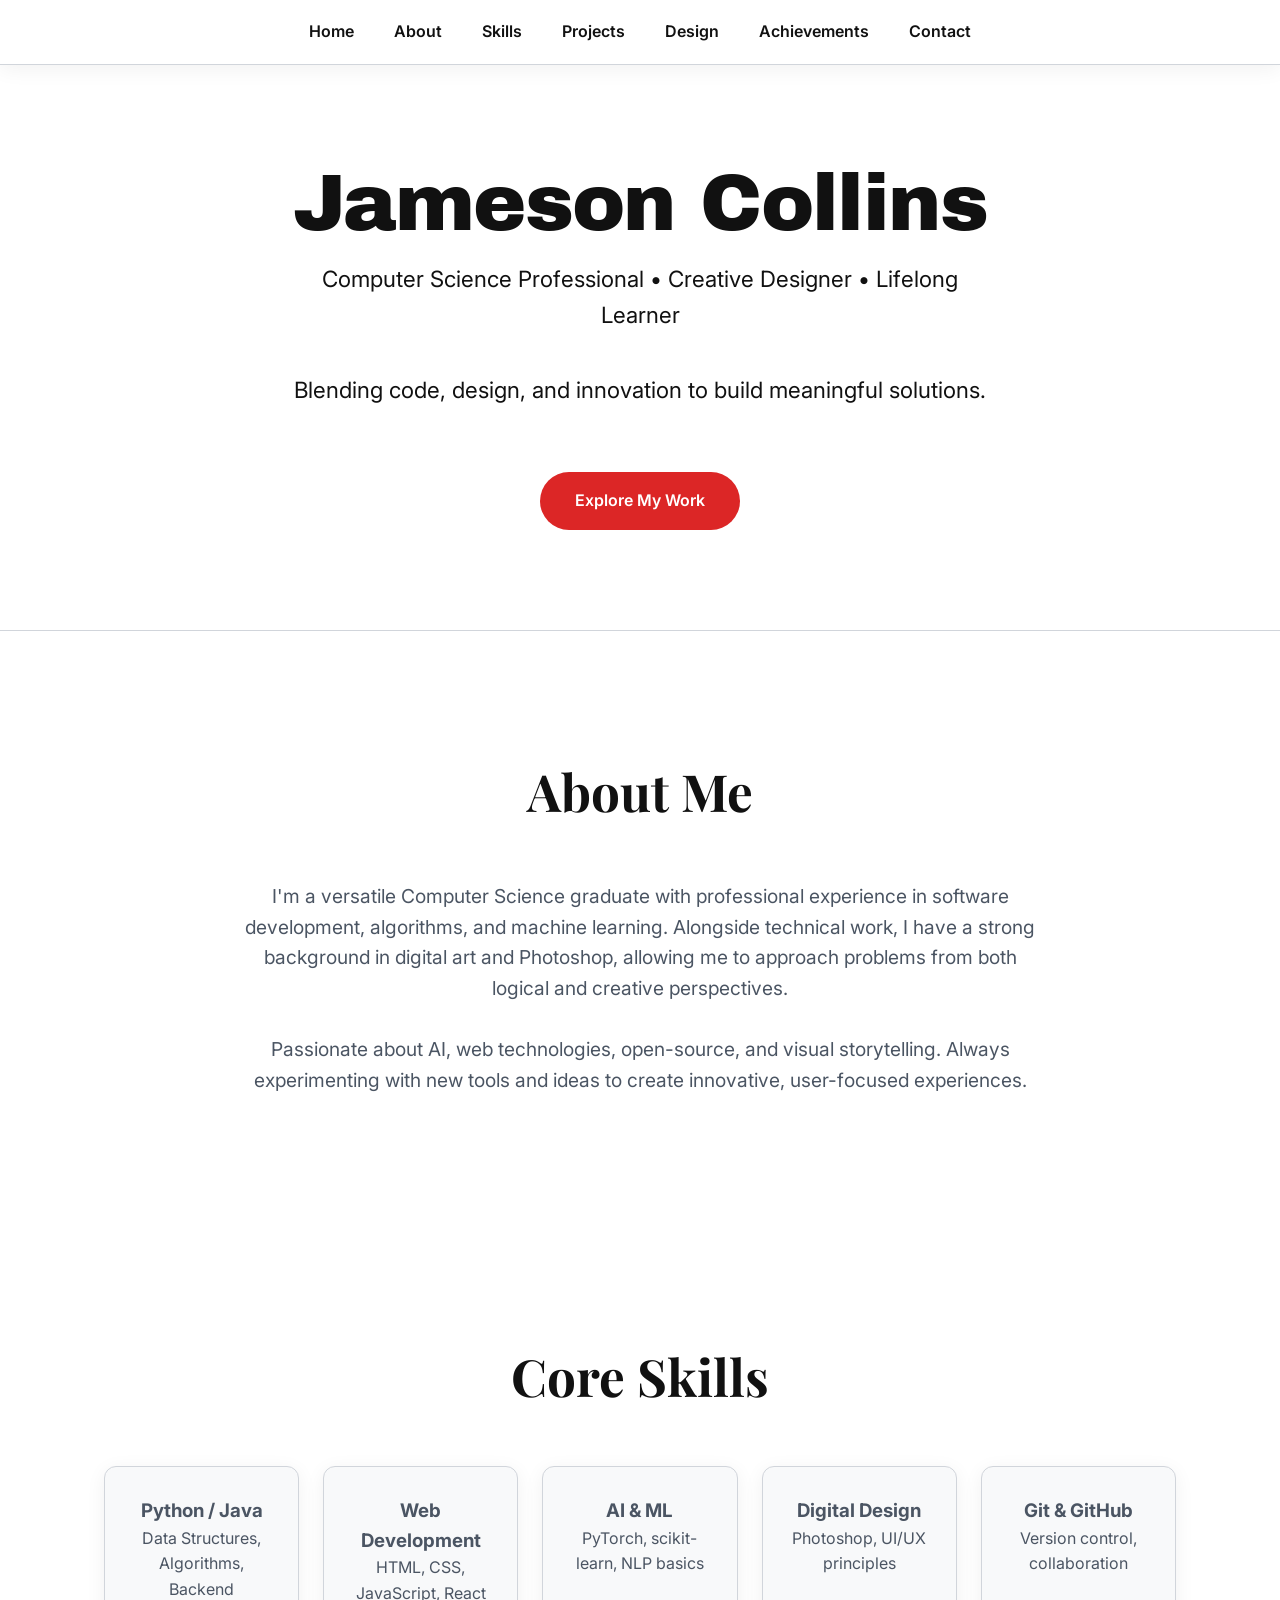
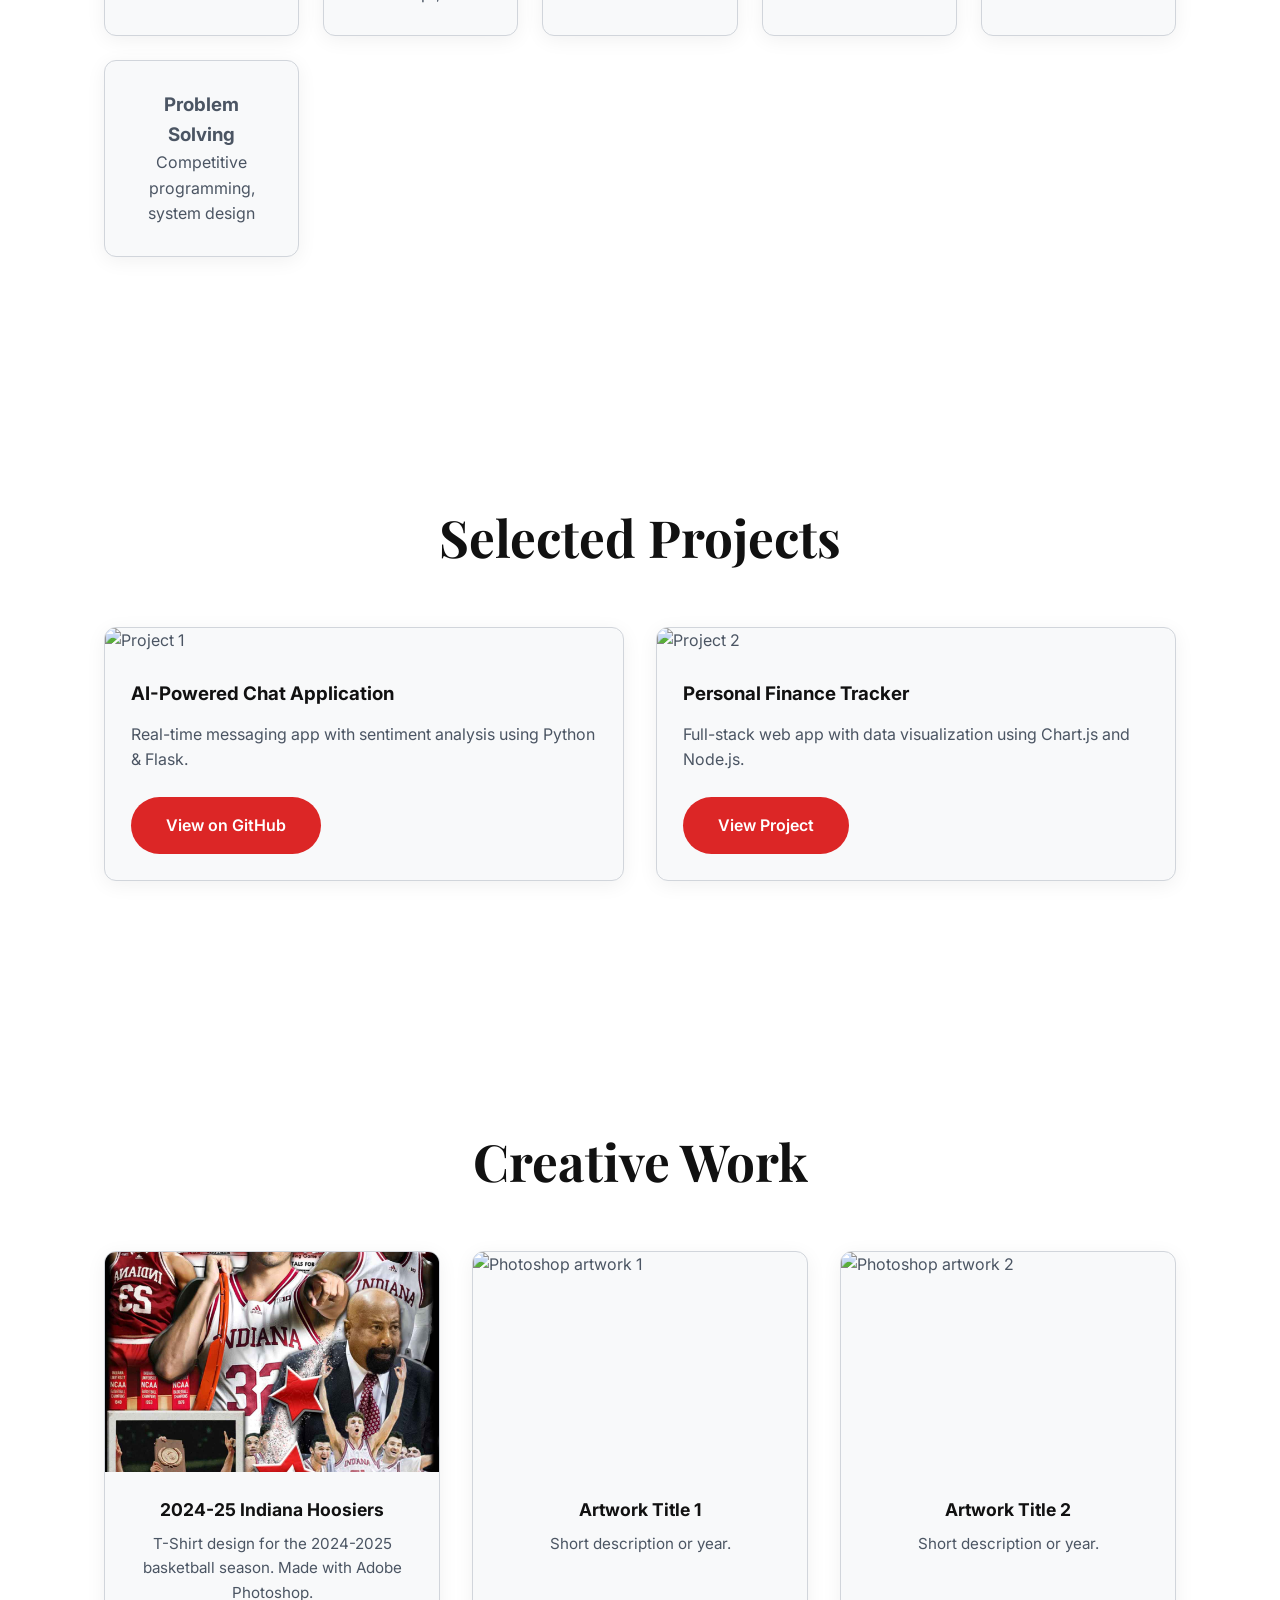
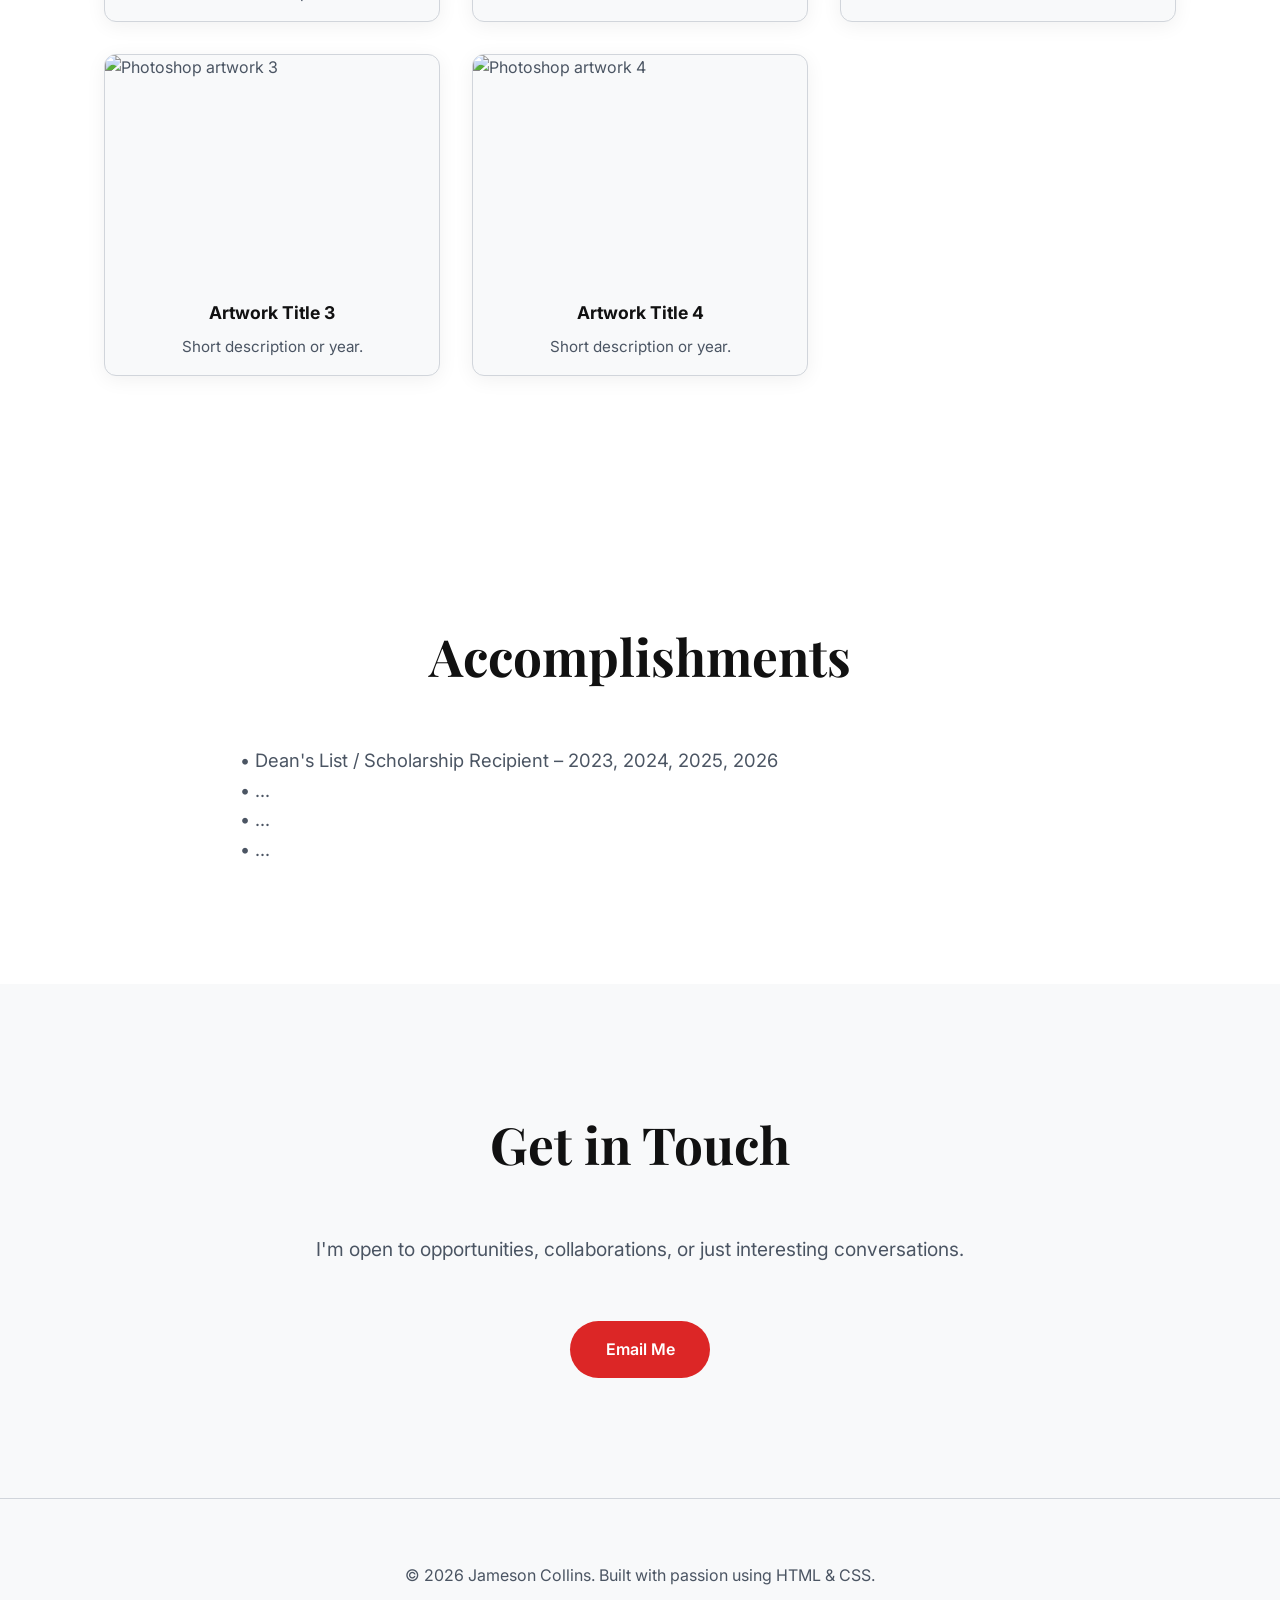
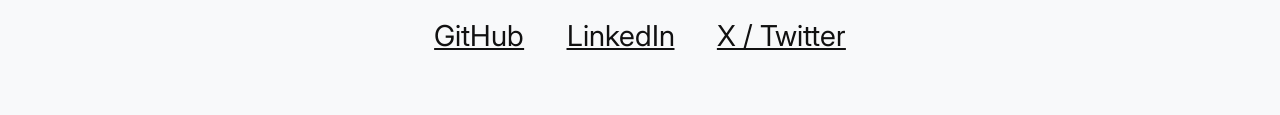
==== index.html @ 6c052aad "Changes v1" ====
<!DOCTYPE html>
<html lang="en">
<head>
    <meta charset="UTF-8">
    <meta name="viewport" content="width=device-width, initial-scale=1.0">
    <meta name="description" content="Jameson - Computer Science professional & creative designer. Showcasing projects, Photoshop artwork, accomplishments and skills.">
    <title>Jameson | Portfolio and Collection</title>
    
    <!-- Google Fonts -->
    <link rel="preconnect" href="https://fonts.googleapis.com">
    <link rel="preconnect" href="https://fonts.gstatic.com" crossorigin>
    <link href="https://fonts.googleapis.com/css2?family=Archivo+Black&family=Inter:wght@300;400;500;600;700&family=Playfair+Display:wght@700&display=swap" rel="stylesheet">
    
    <style>
        :root {
            --bg-primary:     #ffffff;
            --bg-secondary:   #f8f9fa;
            --text-primary:   #111111;
            --text-secondary: #4b5563;
            --gray:           #6b7280;
            --red-accent:     #dc2626;      /* Updated to brighter red for better visibility */
            --red-hover:      #ef4444;
            --border:         #d1d5db;
            --shadow:         0 4px 20px rgba(0, 0, 0, 0.06);
        }

        html {
            scroll-behavior: smooth;
        }

        * {
            margin: 0;
            padding: 0;
            box-sizing: border-box;
        }
        
        body {
            font-family: 'Inter', sans-serif;
            line-height: 1.6;
            color: var(--text-secondary);
            background-color: var(--bg-primary);
        }
        
        header {
            background: var(--bg-primary);
            color: var(--text-primary);
            text-align: center;
            padding: 160px 20px 100px;
            border-bottom: 1px solid var(--border);
        }
        
        header h1 {
            font-family: 'Archivo Black', sans-serif;
            font-size: 5rem;
            font-weight: 400;
            line-height: 1.1;
            margin-bottom: 0.8rem;
            color: var(--text-primary);
            letter-spacing: -0.02em;
        }
        
        header p {
            font-size: 1.4rem;
            max-width: 700px;
            margin: 0 auto 2.5rem;
        }
        
        .nav {
            position: fixed;
            top: 0;
            width: 100%;
            background: var(--bg-primary);
            box-shadow: var(--shadow);
            padding: 1.2rem 5%;
            z-index: 1000;
            border-bottom: 1px solid var(--border);
        }
        
        .nav ul {
            list-style: none;
            display: flex;
            justify-content: center;
            gap: 2.5rem;
        }
        
        .nav a {
            color: var(--text-primary);
            text-decoration: none;
            font-weight: 600;
            transition: color 0.3s;
        }
        
        .nav a:hover {
            color: var(--red-accent);
        }
        
        .container {
            max-width: 1200px;
            margin: 0 auto;
            padding: 0 5%;
        }
        
        section {
            padding: 120px 0;
        }
        
        h2 {
            font-family: 'Playfair Display', serif;
            font-size: 3.2rem;
            text-align: center;
            margin-bottom: 3rem;
            color: var(--text-primary);
        }
        
        .about-text {
            max-width: 800px;
            margin: 0 auto;
            font-size: 1.2rem;
            text-align: center;
        }
        
        .skills-grid {
            display: grid;
            grid-template-columns: repeat(auto-fit, minmax(180px, 1fr));
            gap: 1.5rem;
            margin-top: 3rem;
        }
        
        .skill-card {
            background: var(--bg-secondary);
            padding: 1.8rem;
            border-radius: 12px;
            text-align: center;
            border: 1px solid var(--border);
            transition: all 0.3s ease;
            box-shadow: var(--shadow);
        }
        
        .skill-card:hover {
            transform: translateY(-6px);
            border-color: var(--red-accent);
        }
        
        .projects-grid {
            display: grid;
            grid-template-columns: repeat(auto-fit, minmax(320px, 1fr));
            gap: 2rem;
        }
        
        .project-card {
            background: var(--bg-secondary);
            border-radius: 12px;
            overflow: hidden;
            border: 1px solid var(--border);
            transition: all 0.3s ease;
            box-shadow: var(--shadow);
        }
        
        .project-card:hover {
            transform: translateY(-8px);
            border-color: var(--red-accent);
        }
        
        .project-card img {
            width: 100%;
            height: 220px;
            object-fit: cover;
        }
        
        .project-info {
            padding: 1.6rem;
        }
        
        .project-info h3 {
            color: var(--text-primary);
            margin-bottom: 0.8rem;
        }
        
        .photoshop-gallery {
            display: grid;
            grid-template-columns: repeat(auto-fit, minmax(280px, 1fr));
            gap: 2rem;
        }
        
        .gallery-item {
            background: var(--bg-secondary);
            border-radius: 12px;
            overflow: hidden;
            border: 1px solid var(--border);
            box-shadow: var(--shadow);
            transition: all 0.3s ease;
        }
        
        .gallery-item:hover {
            transform: translateY(-6px);
            border-color: var(--red-accent);
        }
        
        .gallery-item img {
            width: 100%;
            height: 220px;
            object-fit: cover;
            display: block;
        }
        
        .gallery-item .item-info {
            padding: 1rem;
            text-align: center;
        }
        
        .gallery-item h4 {
            margin: 0.5rem 0;
            color: var(--text-primary);
            font-size: 1.1rem;
        }
        
        .gallery-item p {
            font-size: 0.95rem;
            margin: 0;
        }
        
        .btn {
            display: inline-block;
            background: var(--red-accent);
            color: white;
            padding: 1rem 2.2rem;
            border-radius: 50px;
            text-decoration: none;
            font-weight: 600;
            margin-top: 1.5rem;
            transition: all 0.3s;
        }
        
        .btn:hover {
            background: var(--red-hover);
            transform: translateY(-2px);
        }
        
        footer {
            background: var(--bg-secondary);
            color: var(--text-secondary);
            text-align: center;
            padding: 4rem 0 2rem;
            border-top: 1px solid var(--border);
        }
        
        .social-links a {
            color: var(--text-primary);
            margin: 0 1.2rem;
            font-size: 1.8rem;
            transition: color 0.3s;
        }
        
        .social-links a:hover {
            color: var(--red-accent);
        }
        
        @media (max-width: 768px) {
            header { padding: 120px 15px 80px; }
            header h1 { font-size: 3.2rem; }
            .nav ul { gap: 1.8rem; font-size: 0.95rem; flex-wrap: wrap; }
            section { padding: 80px 0; }
            h2 { font-size: 2.6rem; }
        }
    </style>
</head>
<body>

    <!-- Navigation -->
    <nav class="nav">
        <ul>
            <li><a href="#home">Home</a></li>
            <li><a href="#about">About</a></li>
            <li><a href="#skills">Skills</a></li>
            <li><a href="#projects">Projects</a></li>
            <li><a href="#photoshop">Design</a></li>
            <li><a href="#accomplishments">Achievements</a></li>
            <li><a href="#contact">Contact</a></li>
        </ul>
    </nav>

    <!-- Hero / Home -->
    <header id="home">
        <div class="container">
            <h1>Jameson Collins</h1>
            <p>Computer Science Professional • Creative Designer • Lifelong Learner</p>
            <p>Blending code, design, and innovation to build meaningful solutions.</p>
            <a href="#projects" class="btn">Explore My Work</a>
        </div>
    </header>

    <!-- About -->
    <section id="about">
        <div class="container">
            <h2>About Me</h2>
            <p class="about-text">
                I'm a versatile Computer Science graduate with professional experience in software development, 
                algorithms, and machine learning. Alongside technical work, I have a strong background in digital 
                art and Photoshop, allowing me to approach problems from both logical and creative perspectives.
                <br><br>
                Passionate about AI, web technologies, open-source, and visual storytelling. Always experimenting 
                with new tools and ideas to create innovative, user-focused experiences.
            </p>
        </div>
    </section>

    <!-- Skills -->
    <section id="skills">
        <div class="container">
            <h2>Core Skills</h2>
            <div class="skills-grid">
                <div class="skill-card"><h3>Python / Java</h3><p>Data Structures, Algorithms, Backend</p></div>
                <div class="skill-card"><h3>Web Development</h3><p>HTML, CSS, JavaScript, React</p></div>
                <div class="skill-card"><h3>AI & ML</h3><p>PyTorch, scikit-learn, NLP basics</p></div>
                <div class="skill-card"><h3>Digital Design</h3><p>Photoshop, UI/UX principles</p></div>
                <div class="skill-card"><h3>Git & GitHub</h3><p>Version control, collaboration</p></div>
                <div class="skill-card"><h3>Problem Solving</h3><p>Competitive programming, system design</p></div>
            </div>
        </div>
    </section>

    <!-- Projects -->
    <section id="projects">
        <div class="container">
            <h2>Selected Projects</h2>
            <div class="projects-grid">
                <div class="project-card">
                    <img src="https://via.placeholder.com/600x400/dc2626/ffffff?text=Project+1" alt="Project 1">
                    <div class="project-info">
                        <h3>AI-Powered Chat Application</h3>
                        <p>Real-time messaging app with sentiment analysis using Python & Flask.</p>
                        <a href="https://github.com/yourusername/ai-chat" class="btn" target="_blank">View on GitHub</a>
                    </div>
                </div>
                
                <div class="project-card">
                    <img src="https://via.placeholder.com/600x400/f8f9fa/111111?text=Project+2" alt="Project 2">
                    <div class="project-info">
                        <h3>Personal Finance Tracker</h3>
                        <p>Full-stack web app with data visualization using Chart.js and Node.js.</p>
                        <a href="#" class="btn">View Project</a>
                    </div>
                </div>
                
                <!-- Add your real projects here -->
            </div>
        </div>
    </section>

    <!-- Photoshop / Design Work -->
    <section id="photoshop">
        <div class="container">
            <h2>Creative Work</h2>
            <div class="photoshop-gallery">
                <!-- Your new Indiana artwork added here -->
                <div class="gallery-item">
                    <img src="images/indiana.jpg" alt="Indiana-inspired digital artwork – Photoshop creation featuring state elements and Bloomington vibes">
                    <div class="item-info">
                        <h4>2024-25 Indiana Hoosiers</h4>
                        <p>T-Shirt design for the 2024-2025 basketball season. Made with Adobe Photoshop.</p>
                    </div>
                </div>

                <!-- Existing placeholders – replace with your other designs -->
                <div class="gallery-item">
                    <img src="images/design-1.jpg" alt="Photoshop artwork 1">
                    <div class="item-info">
                        <h4>Artwork Title 1</h4>
                        <p>Short description or year.</p>
                    </div>
                </div>
                <div class="gallery-item">
                    <img src="images/design-2.jpg" alt="Photoshop artwork 2">
                    <div class="item-info">
                        <h4>Artwork Title 2</h4>
                        <p>Short description or year.</p>
                    </div>
                </div>
                <div class="gallery-item">
                    <img src="images/design-3.jpg" alt="Photoshop artwork 3">
                    <div class="item-info">
                        <h4>Artwork Title 3</h4>
                        <p>Short description or year.</p>
                    </div>
                </div>
                <div class="gallery-item">
                    <img src="images/design-4.jpg" alt="Photoshop artwork 4">
                    <div class="item-info">
                        <h4>Artwork Title 4</h4>
                        <p>Short description or year.</p>
                    </div>
                </div>
            </div>
        </div>
    </section>

    <!-- Accomplishments -->
    <section id="accomplishments">
        <div class="container">
            <h2>Accomplishments</h2>
            <ul style="max-width: 800px; margin: 0 auto; font-size: 1.15rem; list-style: none;">
                <li>• Dean's List / Scholarship Recipient – 2023, 2024, 2025, 2026</li>
                <li>• ...</li>
                <li>• ...</li>
                <li>• ...</li>
            </ul>
        </div>
    </section>

    <!-- Contact -->
    <section id="contact" style="background: var(--bg-secondary);">
        <div class="container" style="text-align: center;">
            <h2 style="color: var(--text-primary);">Get in Touch</h2>
            <p style="margin: 2rem 0; font-size: 1.2rem;">I'm open to opportunities, collaborations, or just interesting conversations.</p>
            <a href="mailto:jamesonncollinss@gmail.com" class="btn">Email Me</a>
        </div>
    </section>

    <!-- Footer -->
    <footer>
        <div class="container">
            <p>© 2026 Jameson Collins. Built with passion using HTML & CSS.</p>
            <div class="social-links" style="margin: 1.5rem 0;">
                <a href="https://github.com/yourusername" target="_blank">GitHub</a>
                <a href="https://linkedin.com/in/jameson" target="_blank">LinkedIn</a>
                <a href="https://twitter.com/yourhandle" target="_blank">X / Twitter</a>
            </div>
        </div>
    </footer>

    <!-- Smooth scrolling -->
    <script>
        document.querySelectorAll('a[href^="#"]').forEach(anchor => {
            anchor.addEventListener('click', function(e) {
                e.preventDefault();
                document.querySelector(this.getAttribute('href')).scrollIntoView({
                    behavior: 'smooth'
                });
            });
        });
    </script>

</body>
</html>
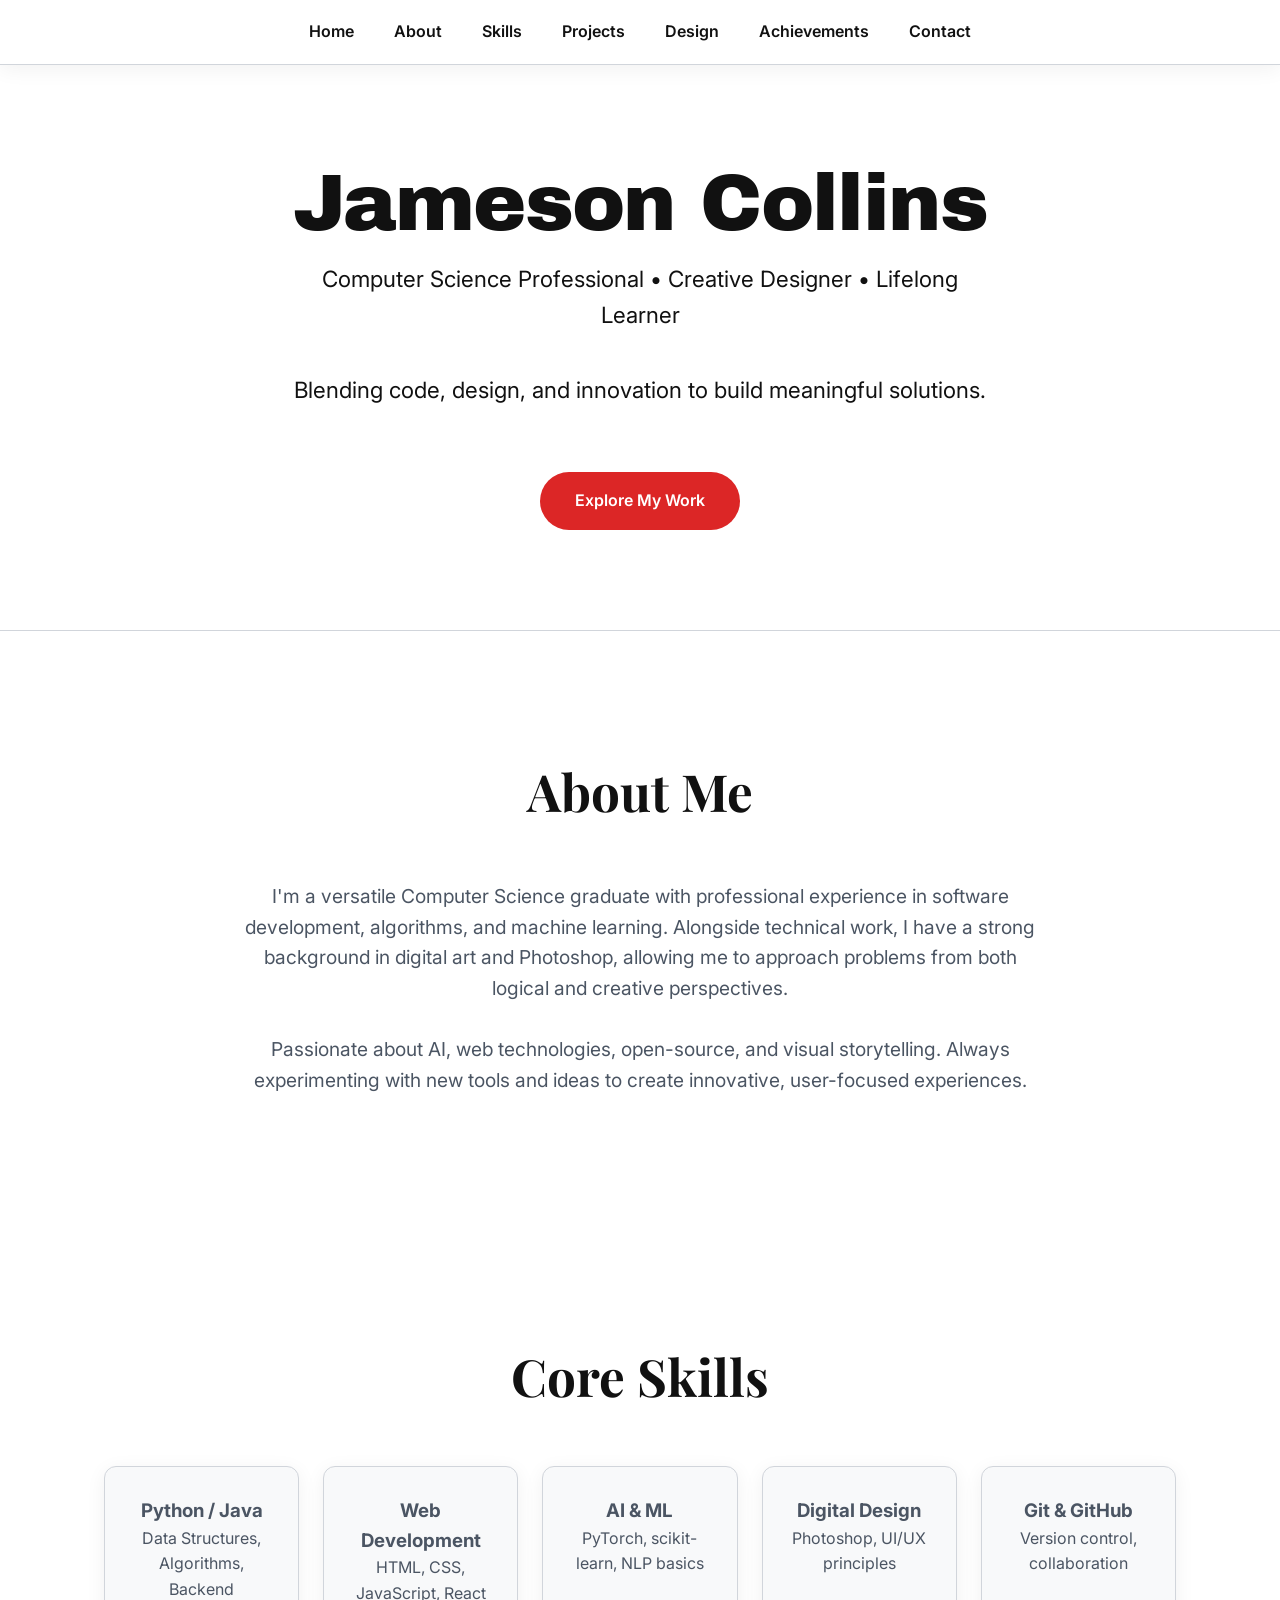
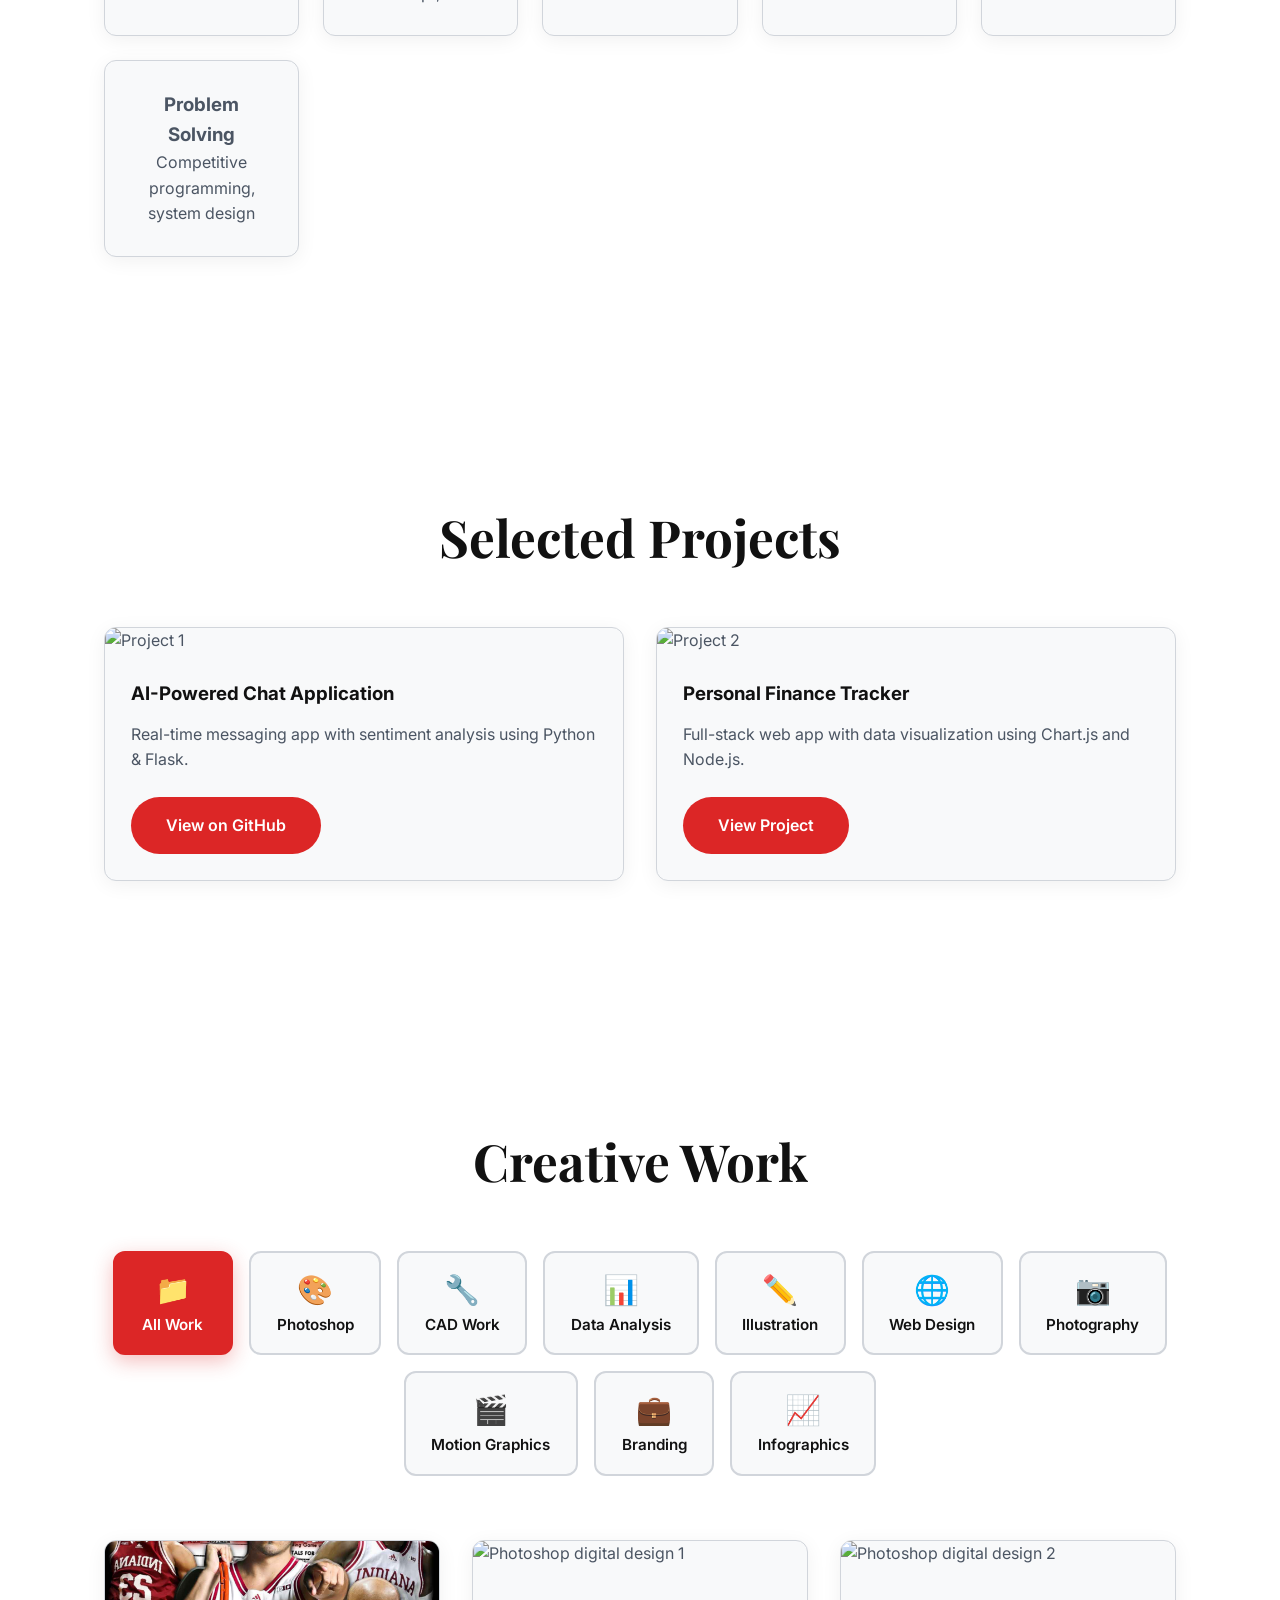
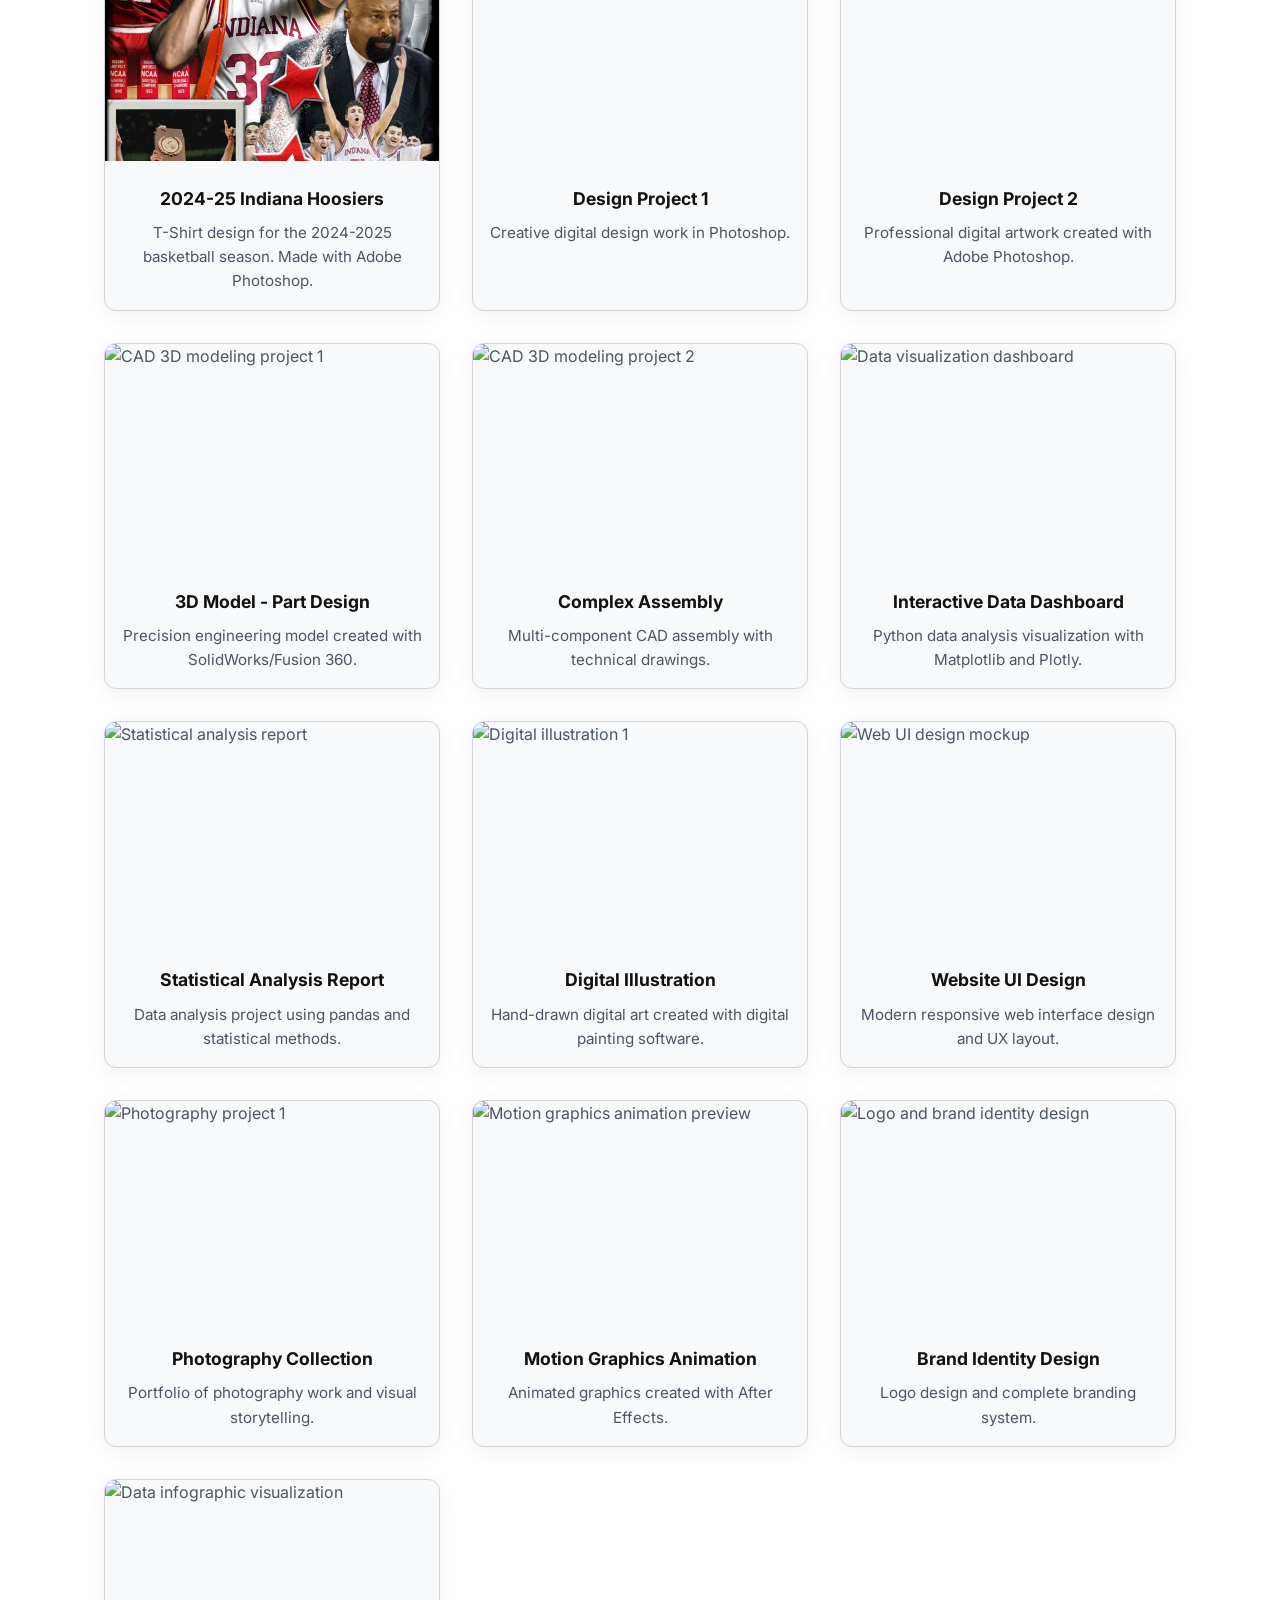
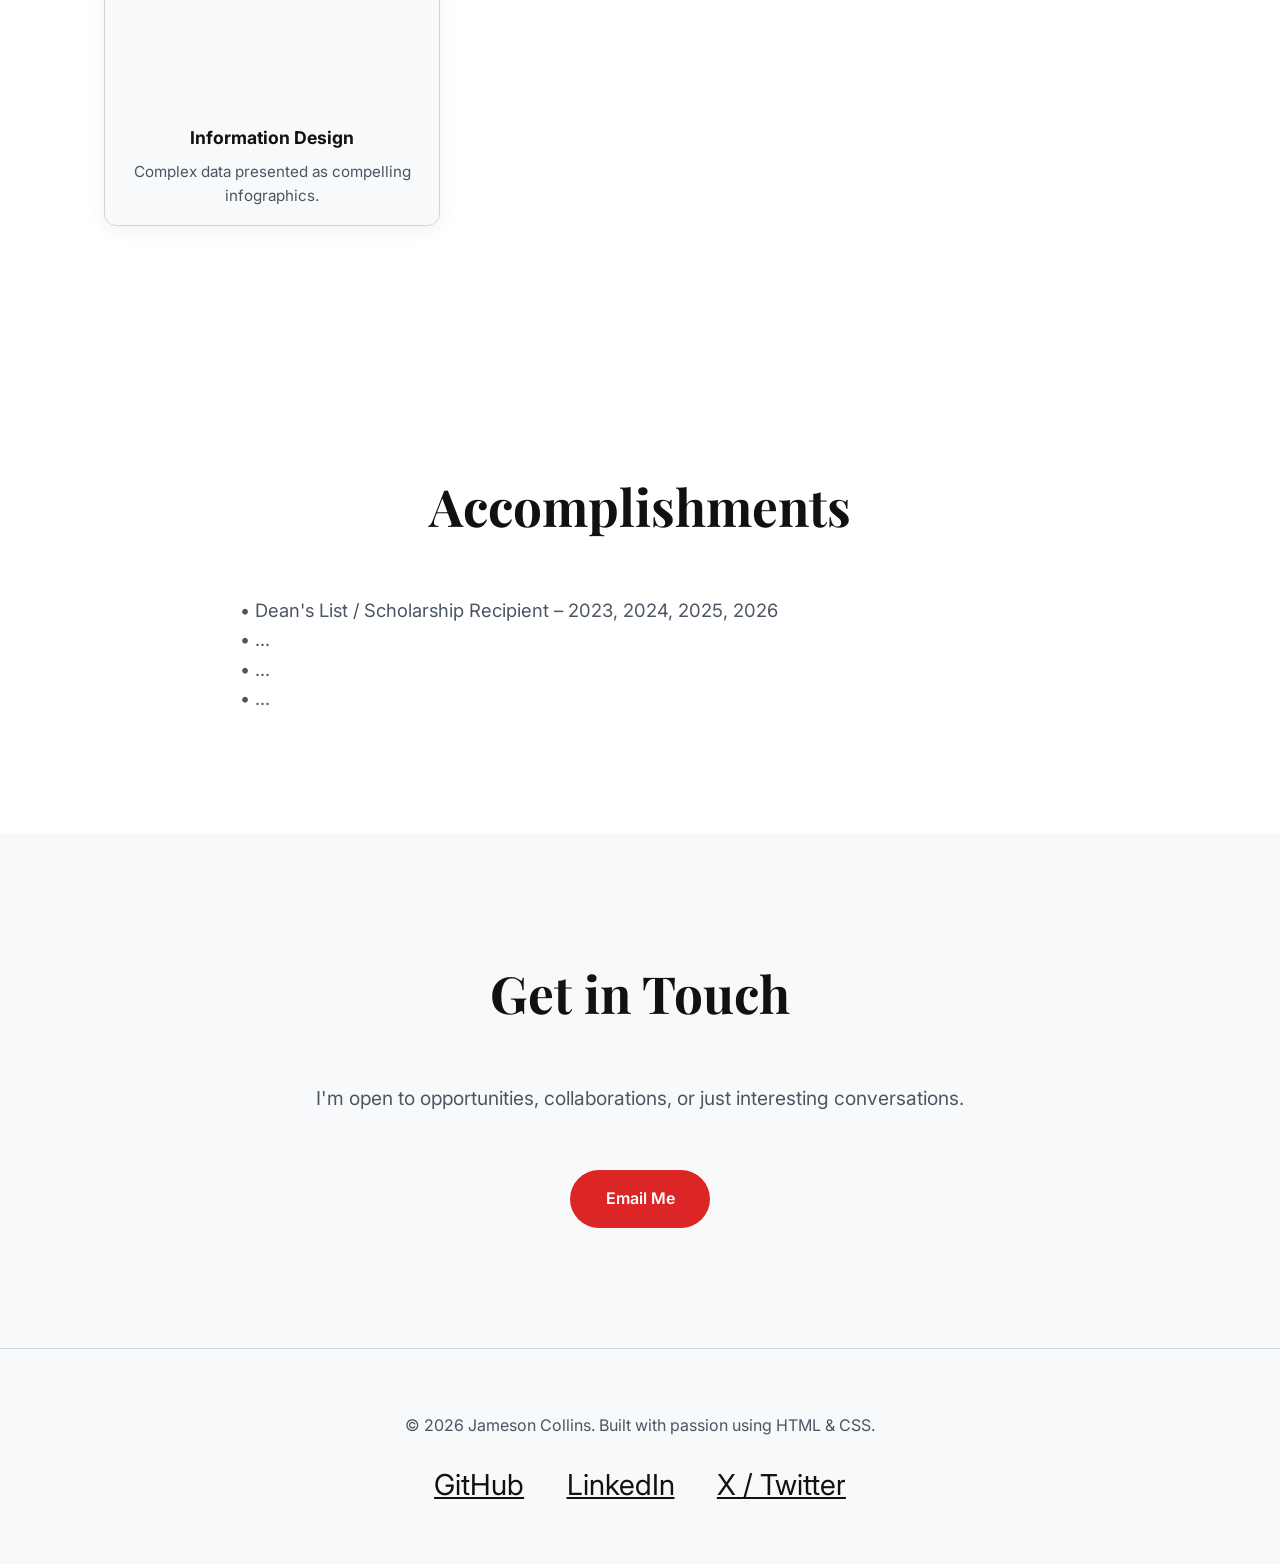
==== commit 91d6ac1f: "New v1" ====
--- a/index.html
+++ b/index.html
@@ -218,6 +218,71 @@
             font-size: 0.95rem;
             margin: 0;
         }
+
+        /* Category Folder Navigation */
+        .category-folders {
+            display: flex;
+            justify-content: center;
+            gap: 1rem;
+            margin-bottom: 4rem;
+            flex-wrap: wrap;
+        }
+
+        .folder-btn {
+            display: flex;
+            flex-direction: column;
+            align-items: center;
+            justify-content: center;
+            gap: 0.5rem;
+            padding: 1.2rem 1.6rem;
+            background: var(--bg-secondary);
+            border: 2px solid var(--border);
+            border-radius: 12px;
+            cursor: pointer;
+            transition: all 0.3s ease;
+            font-family: 'Inter', sans-serif;
+            font-weight: 600;
+            color: var(--text-primary);
+            min-width: 120px;
+            font-size: 0.95rem;
+        }
+
+        .folder-btn:hover {
+            border-color: var(--red-accent);
+            background: #fff5f5;
+            transform: translateY(-4px);
+        }
+
+        .folder-btn.active {
+            background: var(--red-accent);
+            color: white;
+            border-color: var(--red-accent);
+            box-shadow: 0 6px 20px rgba(220, 38, 38, 0.3);
+        }
+
+        .folder-icon {
+            font-size: 1.8rem;
+        }
+
+        /* Gallery item animations */
+        .gallery-item {
+            animation: fadeIn 0.4s ease;
+        }
+
+        .gallery-item.hidden {
+            display: none;
+        }
+
+        @keyframes fadeIn {
+            from {
+                opacity: 0;
+                transform: scale(0.95);
+            }
+            to {
+                opacity: 1;
+                transform: scale(1);
+            }
+        }
         
         .btn {
             display: inline-block;
@@ -261,6 +326,9 @@
             .nav ul { gap: 1.8rem; font-size: 0.95rem; flex-wrap: wrap; }
             section { padding: 80px 0; }
             h2 { font-size: 2.6rem; }
+            .category-folders { gap: 0.8rem; }
+            .folder-btn { padding: 1rem 1.2rem; min-width: 100px; font-size: 0.85rem; }
+            .folder-icon { font-size: 1.5rem; }
         }
     </style>
 </head>
@@ -347,47 +415,162 @@
         </div>
     </section>
 
-    <!-- Photoshop / Design Work -->
+    <!-- Creative Work with Category Folders -->
     <section id="photoshop">
         <div class="container">
             <h2>Creative Work</h2>
-            <div class="photoshop-gallery">
-                <!-- Your new Indiana artwork added here -->
-                <div class="gallery-item">
+            
+            <!-- Category Folder Navigation -->
+            <div class="category-folders">
+                <button class="folder-btn active" data-category="all">
+                    <span class="folder-icon">📁</span>
+                    <span>All Work</span>
+                </button>
+                <button class="folder-btn" data-category="photoshop">
+                    <span class="folder-icon">🎨</span>
+                    <span>Photoshop</span>
+                </button>
+                <button class="folder-btn" data-category="cad">
+                    <span class="folder-icon">🔧</span>
+                    <span>CAD Work</span>
+                </button>
+                <button class="folder-btn" data-category="data-analysis">
+                    <span class="folder-icon">📊</span>
+                    <span>Data Analysis</span>
+                </button>
+                <button class="folder-btn" data-category="illustration">
+                    <span class="folder-icon">✏️</span>
+                    <span>Illustration</span>
+                </button>
+                <button class="folder-btn" data-category="web-design">
+                    <span class="folder-icon">🌐</span>
+                    <span>Web Design</span>
+                </button>
+                <button class="folder-btn" data-category="photography">
+                    <span class="folder-icon">📷</span>
+                    <span>Photography</span>
+                </button>
+                <button class="folder-btn" data-category="motion">
+                    <span class="folder-icon">🎬</span>
+                    <span>Motion Graphics</span>
+                </button>
+                <button class="folder-btn" data-category="branding">
+                    <span class="folder-icon">💼</span>
+                    <span>Branding</span>
+                </button>
+                <button class="folder-btn" data-category="infographics">
+                    <span class="folder-icon">📈</span>
+                    <span>Infographics</span>
+                </button>
+            </div>
+
+            <div class="photoshop-gallery" id="gallery-container">
+                <!-- Photoshop Projects -->
+                <div class="gallery-item" data-category="photoshop">
                     <img src="images/indiana.jpg" alt="Indiana-inspired digital artwork – Photoshop creation featuring state elements and Bloomington vibes">
                     <div class="item-info">
                         <h4>2024-25 Indiana Hoosiers</h4>
                         <p>T-Shirt design for the 2024-2025 basketball season. Made with Adobe Photoshop.</p>
                     </div>
                 </div>
-
-                <!-- Existing placeholders – replace with your other designs -->
-                <div class="gallery-item">
-                    <img src="images/design-1.jpg" alt="Photoshop artwork 1">
-                    <div class="item-info">
-                        <h4>Artwork Title 1</h4>
-                        <p>Short description or year.</p>
-                    </div>
-                </div>
-                <div class="gallery-item">
-                    <img src="images/design-2.jpg" alt="Photoshop artwork 2">
-                    <div class="item-info">
-                        <h4>Artwork Title 2</h4>
-                        <p>Short description or year.</p>
-                    </div>
-                </div>
-                <div class="gallery-item">
-                    <img src="images/design-3.jpg" alt="Photoshop artwork 3">
-                    <div class="item-info">
-                        <h4>Artwork Title 3</h4>
-                        <p>Short description or year.</p>
-                    </div>
-                </div>
-                <div class="gallery-item">
-                    <img src="images/design-4.jpg" alt="Photoshop artwork 4">
-                    <div class="item-info">
-                        <h4>Artwork Title 4</h4>
-                        <p>Short description or year.</p>
+                <div class="gallery-item" data-category="photoshop">
+                    <img src="images/design-1.jpg" alt="Photoshop digital design 1">
+                    <div class="item-info">
+                        <h4>Design Project 1</h4>
+                        <p>Creative digital design work in Photoshop.</p>
+                    </div>
+                </div>
+                <div class="gallery-item" data-category="photoshop">
+                    <img src="images/design-2.jpg" alt="Photoshop digital design 2">
+                    <div class="item-info">
+                        <h4>Design Project 2</h4>
+                        <p>Professional digital artwork created with Adobe Photoshop.</p>
+                    </div>
+                </div>
+
+                <!-- CAD Work -->
+                <div class="gallery-item" data-category="cad">
+                    <img src="images/cad-1.jpg" alt="CAD 3D modeling project 1">
+                    <div class="item-info">
+                        <h4>3D Model - Part Design</h4>
+                        <p>Precision engineering model created with SolidWorks/Fusion 360.</p>
+                    </div>
+                </div>
+                <div class="gallery-item" data-category="cad">
+                    <img src="images/cad-2.jpg" alt="CAD 3D modeling project 2">
+                    <div class="item-info">
+                        <h4>Complex Assembly</h4>
+                        <p>Multi-component CAD assembly with technical drawings.</p>
+                    </div>
+                </div>
+
+                <!-- Data Analysis -->
+                <div class="gallery-item" data-category="data-analysis">
+                    <img src="images/data-analysis-1.jpg" alt="Data visualization dashboard">
+                    <div class="item-info">
+                        <h4>Interactive Data Dashboard</h4>
+                        <p>Python data analysis visualization with Matplotlib and Plotly.</p>
+                    </div>
+                </div>
+                <div class="gallery-item" data-category="data-analysis">
+                    <img src="images/data-analysis-2.jpg" alt="Statistical analysis report">
+                    <div class="item-info">
+                        <h4>Statistical Analysis Report</h4>
+                        <p>Data analysis project using pandas and statistical methods.</p>
+                    </div>
+                </div>
+
+                <!-- Illustration -->
+                <div class="gallery-item" data-category="illustration">
+                    <img src="images/illustration-1.jpg" alt="Digital illustration 1">
+                    <div class="item-info">
+                        <h4>Digital Illustration</h4>
+                        <p>Hand-drawn digital art created with digital painting software.</p>
+                    </div>
+                </div>
+
+                <!-- Web Design -->
+                <div class="gallery-item" data-category="web-design">
+                    <img src="images/web-design-1.jpg" alt="Web UI design mockup">
+                    <div class="item-info">
+                        <h4>Website UI Design</h4>
+                        <p>Modern responsive web interface design and UX layout.</p>
+                    </div>
+                </div>
+
+                <!-- Photography -->
+                <div class="gallery-item" data-category="photography">
+                    <img src="images/photography-1.jpg" alt="Photography project 1">
+                    <div class="item-info">
+                        <h4>Photography Collection</h4>
+                        <p>Portfolio of photography work and visual storytelling.</p>
+                    </div>
+                </div>
+
+                <!-- Motion Graphics -->
+                <div class="gallery-item" data-category="motion">
+                    <img src="images/motion-1.jpg" alt="Motion graphics animation preview">
+                    <div class="item-info">
+                        <h4>Motion Graphics Animation</h4>
+                        <p>Animated graphics created with After Effects.</p>
+                    </div>
+                </div>
+
+                <!-- Branding -->
+                <div class="gallery-item" data-category="branding">
+                    <img src="images/branding-1.jpg" alt="Logo and brand identity design">
+                    <div class="item-info">
+                        <h4>Brand Identity Design</h4>
+                        <p>Logo design and complete branding system.</p>
+                    </div>
+                </div>
+
+                <!-- Infographics -->
+                <div class="gallery-item" data-category="infographics">
+                    <img src="images/infographic-1.jpg" alt="Data infographic visualization">
+                    <div class="item-info">
+                        <h4>Information Design</h4>
+                        <p>Complex data presented as compelling infographics.</p>
                     </div>
                 </div>
             </div>
@@ -428,8 +611,9 @@
         </div>
     </footer>
 
-    <!-- Smooth scrolling -->
+    <!-- Smooth scrolling and Gallery Filtering -->
     <script>
+        // Smooth scroll navigation
         document.querySelectorAll('a[href^="#"]').forEach(anchor => {
             anchor.addEventListener('click', function(e) {
                 e.preventDefault();
@@ -438,6 +622,34 @@
                 });
             });
         });
+
+        // Gallery filtering functionality
+        const folderBtns = document.querySelectorAll('.folder-btn');
+        const galleryItems = document.querySelectorAll('.gallery-item');
+
+        folderBtns.forEach(btn => {
+            btn.addEventListener('click', function() {
+                const selectedCategory = this.getAttribute('data-category');
+
+                // Update active button
+                folderBtns.forEach(b => b.classList.remove('active'));
+                this.classList.add('active');
+
+                // Filter gallery items
+                galleryItems.forEach(item => {
+                    if (selectedCategory === 'all') {
+                        item.classList.remove('hidden');
+                    } else {
+                        const itemCategory = item.getAttribute('data-category');
+                        if (itemCategory === selectedCategory) {
+                            item.classList.remove('hidden');
+                        } else {
+                            item.classList.add('hidden');
+                        }
+                    }
+                });
+            });
+        });
     </script>
 
 </body>
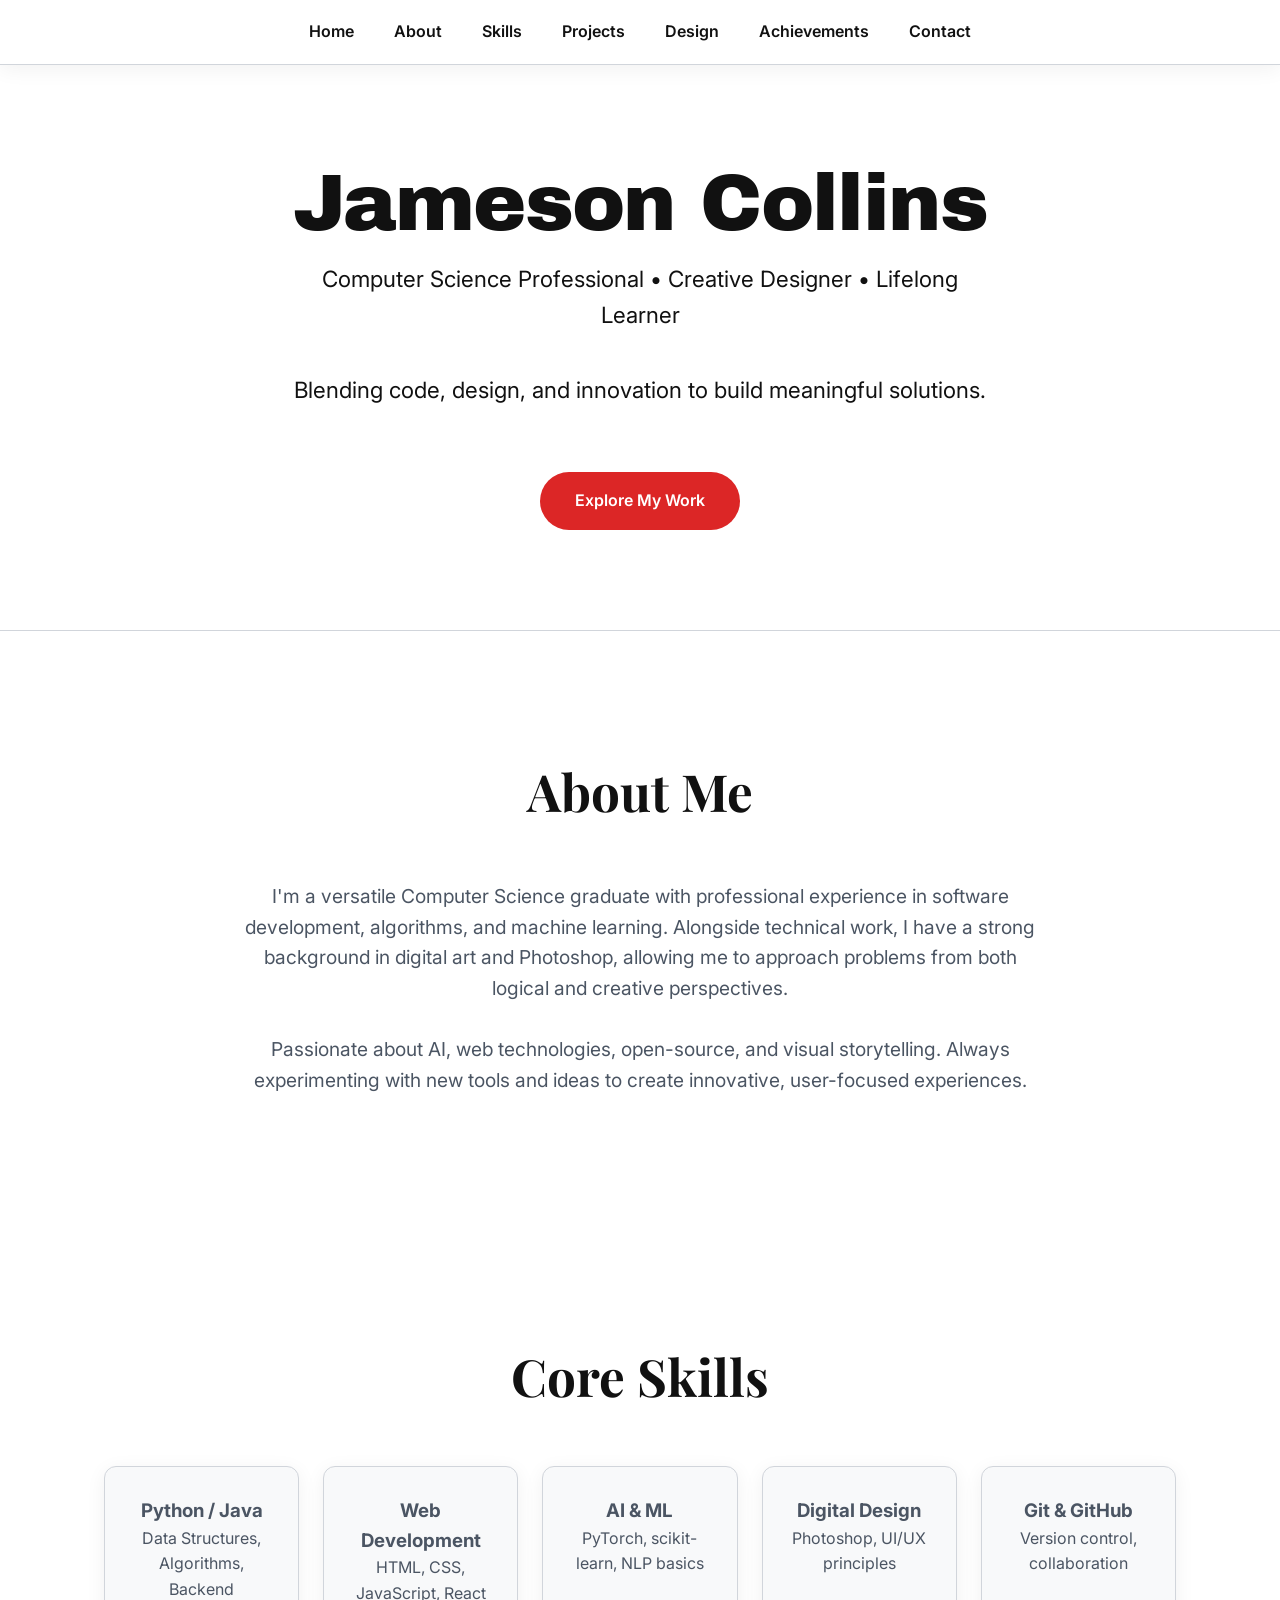
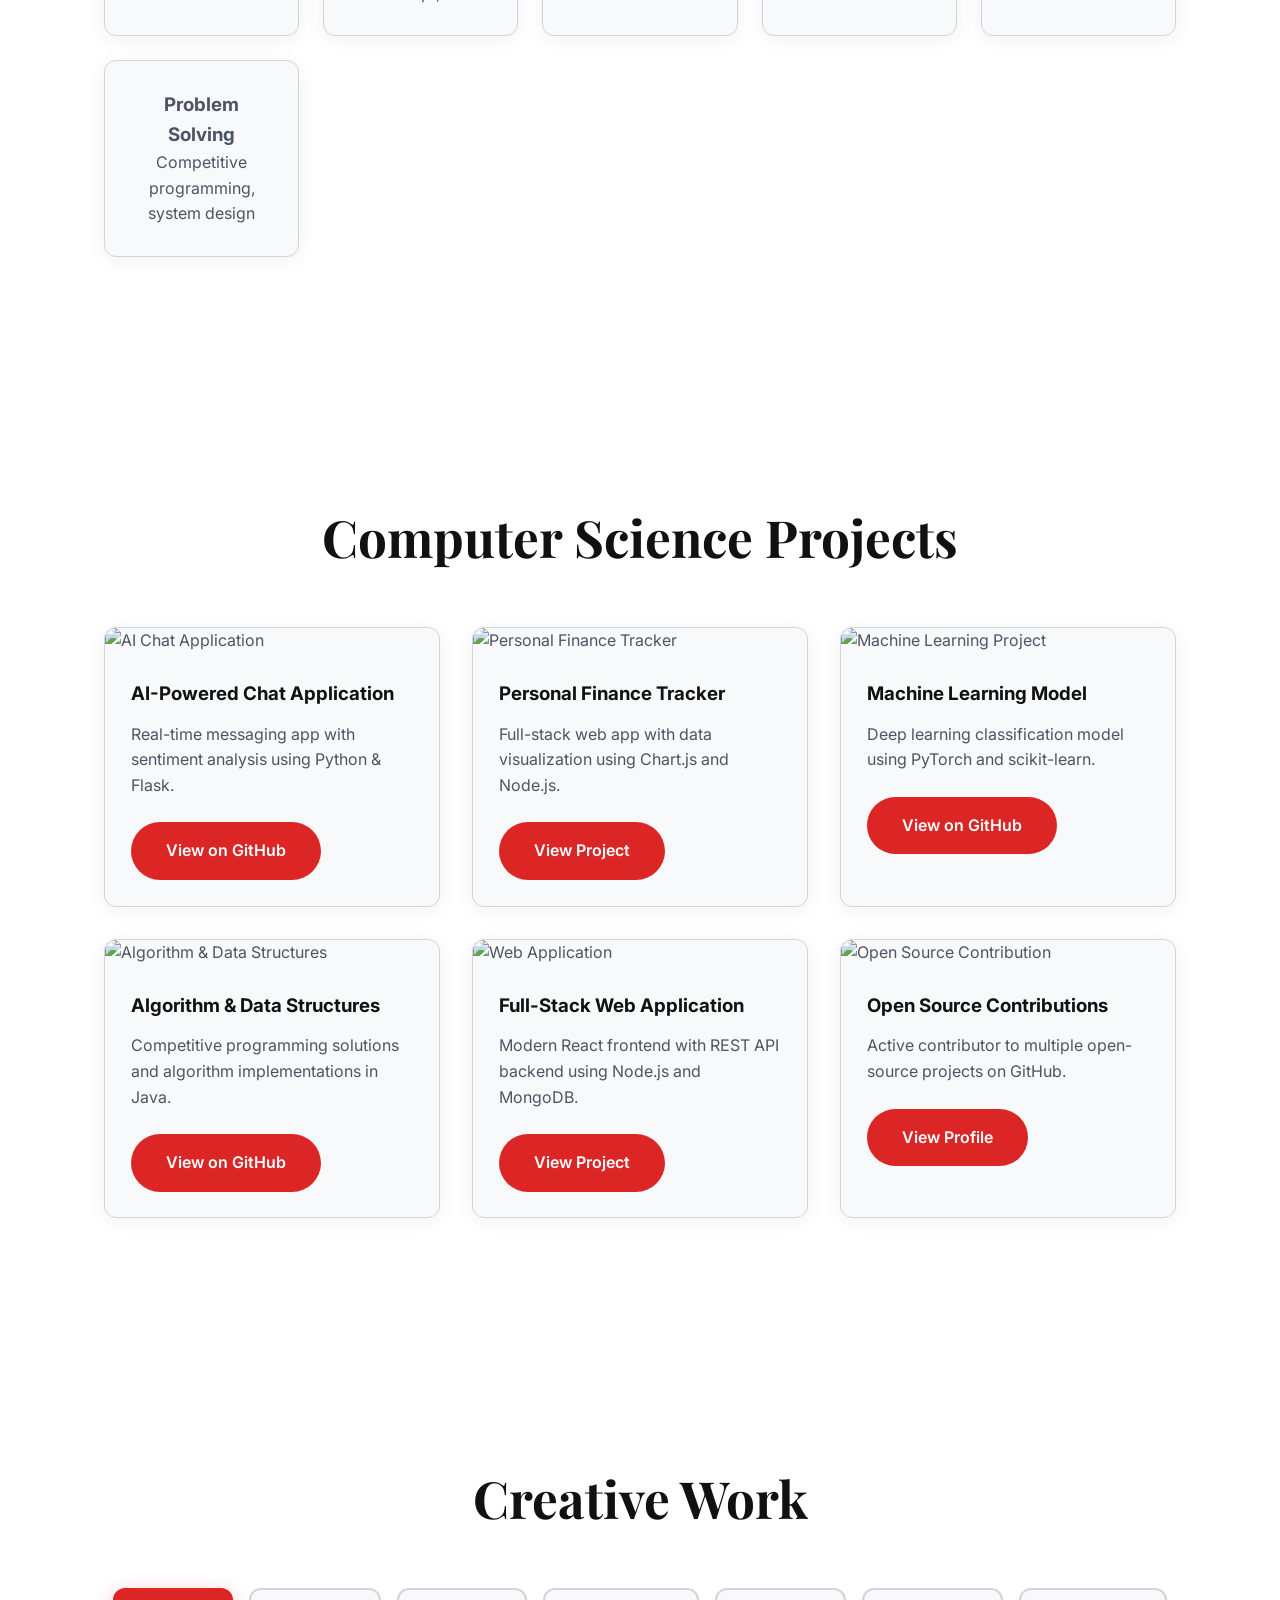
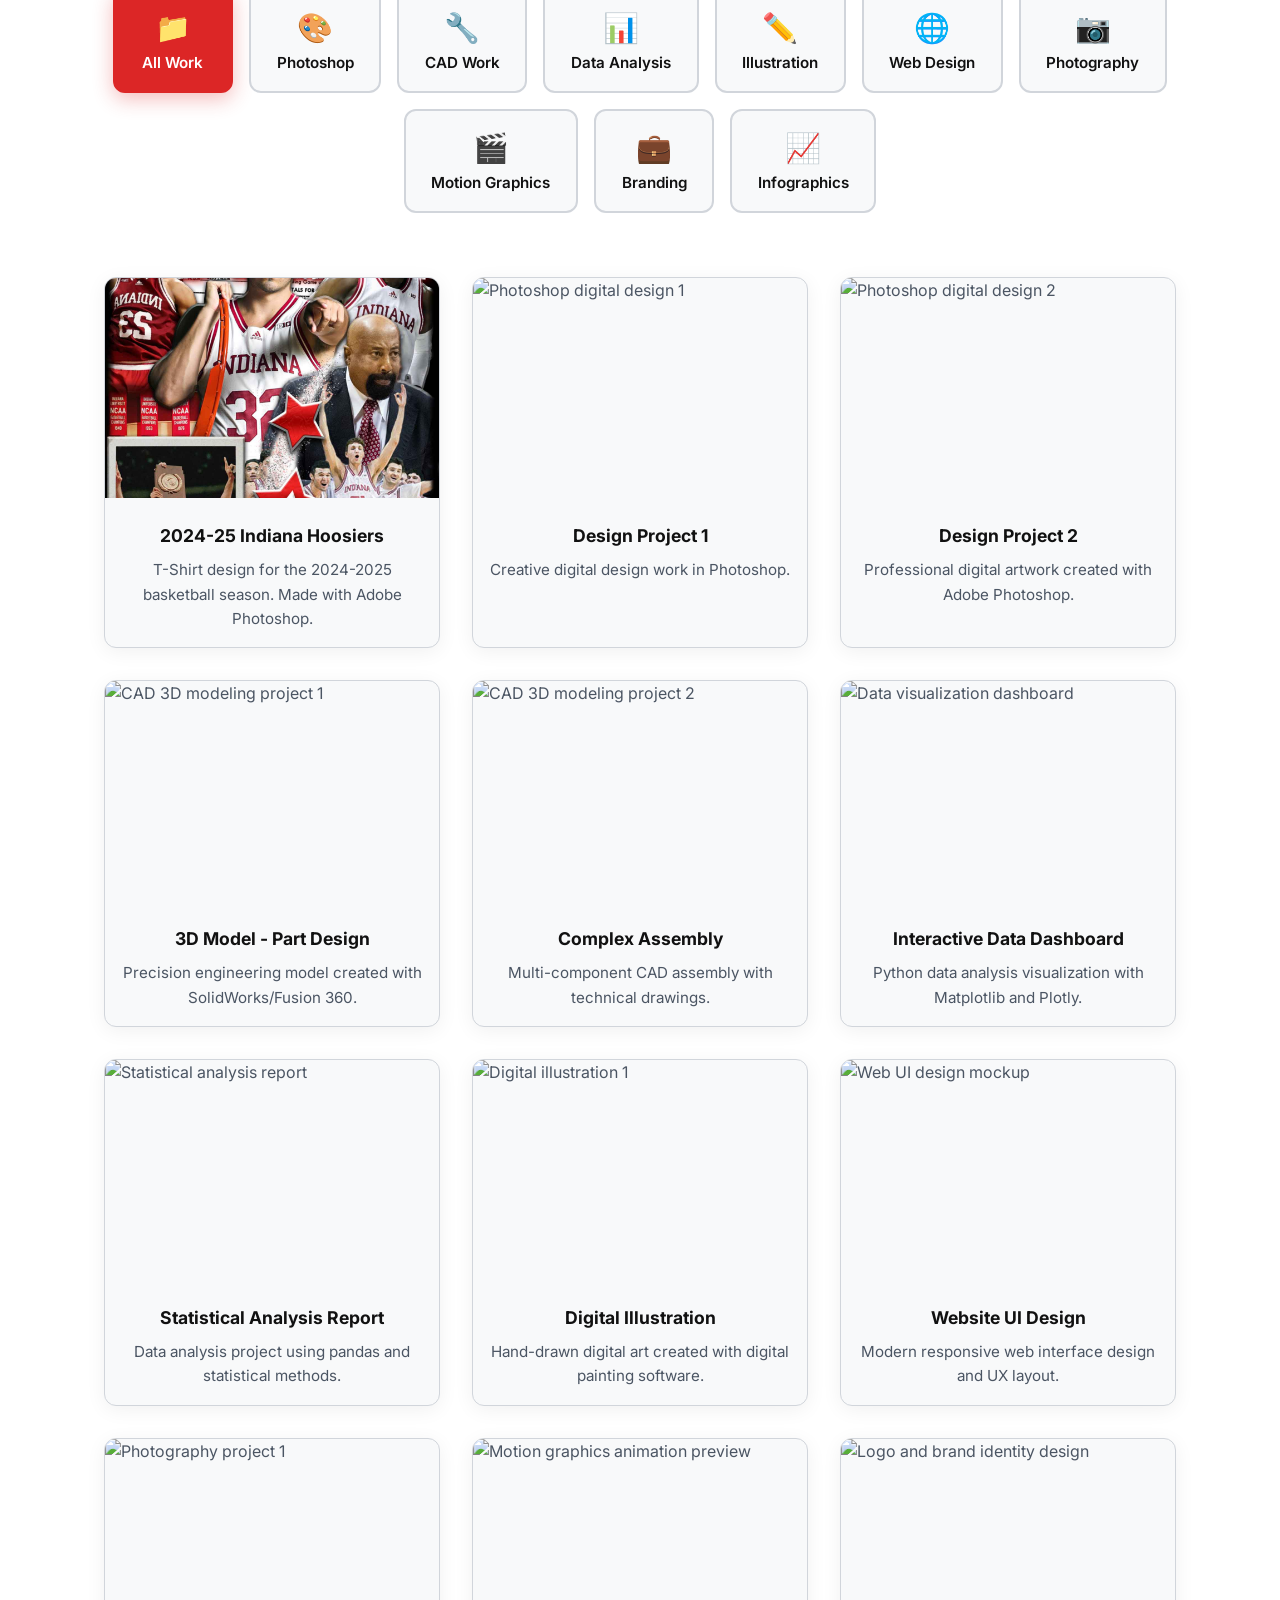
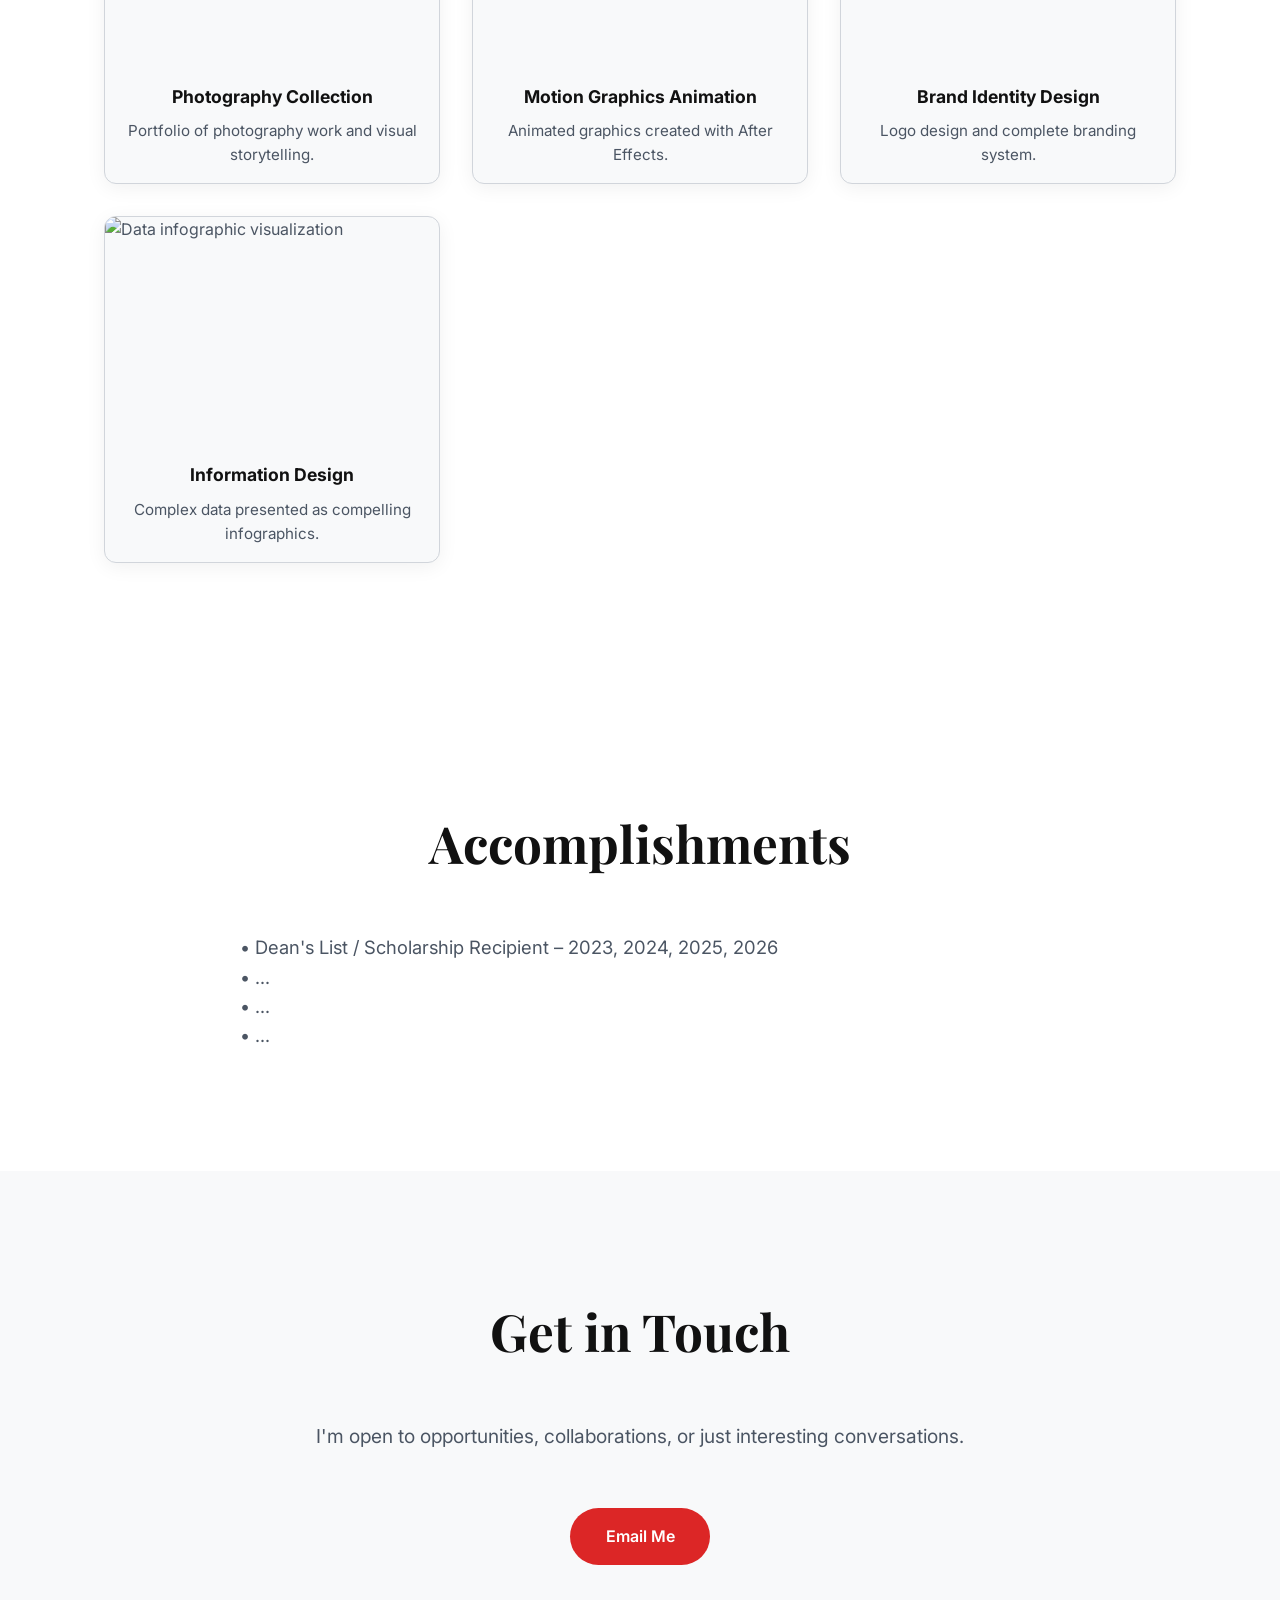
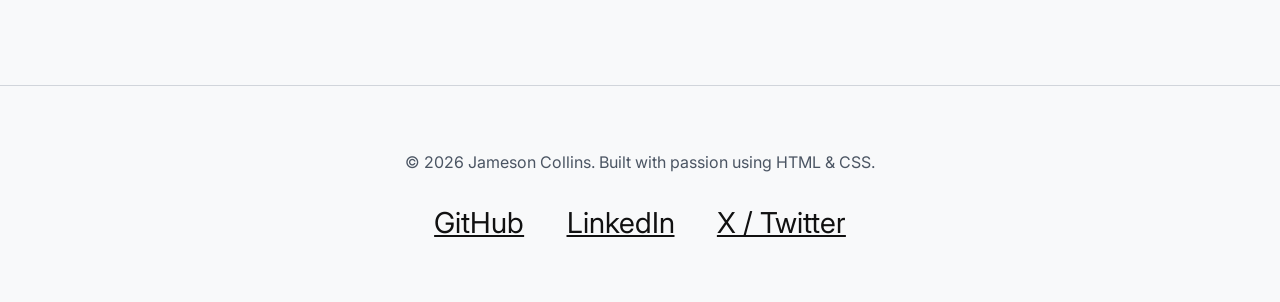
==== commit d1dd2f6a: "Changes v2" ====
--- a/index.html
+++ b/index.html
@@ -390,10 +390,10 @@
     <!-- Projects -->
     <section id="projects">
         <div class="container">
-            <h2>Selected Projects</h2>
+            <h2>Computer Science Projects</h2>
             <div class="projects-grid">
                 <div class="project-card">
-                    <img src="https://via.placeholder.com/600x400/dc2626/ffffff?text=Project+1" alt="Project 1">
+                    <img src="https://via.placeholder.com/600x400/dc2626/ffffff?text=AI+Chat+App" alt="AI Chat Application">
                     <div class="project-info">
                         <h3>AI-Powered Chat Application</h3>
                         <p>Real-time messaging app with sentiment analysis using Python & Flask.</p>
@@ -402,11 +402,47 @@
                 </div>
                 
                 <div class="project-card">
-                    <img src="https://via.placeholder.com/600x400/f8f9fa/111111?text=Project+2" alt="Project 2">
+                    <img src="https://via.placeholder.com/600x400/f8f9fa/111111?text=Finance+Tracker" alt="Personal Finance Tracker">
                     <div class="project-info">
                         <h3>Personal Finance Tracker</h3>
                         <p>Full-stack web app with data visualization using Chart.js and Node.js.</p>
                         <a href="#" class="btn">View Project</a>
+                    </div>
+                </div>
+
+                <div class="project-card">
+                    <img src="https://via.placeholder.com/600x400/4b5563/ffffff?text=ML+Model" alt="Machine Learning Project">
+                    <div class="project-info">
+                        <h3>Machine Learning Model</h3>
+                        <p>Deep learning classification model using PyTorch and scikit-learn.</p>
+                        <a href="#" class="btn">View on GitHub</a>
+                    </div>
+                </div>
+
+                <div class="project-card">
+                    <img src="https://via.placeholder.com/600x400/111111/ffffff?text=Algorithm+Solver" alt="Algorithm & Data Structures">
+                    <div class="project-info">
+                        <h3>Algorithm & Data Structures</h3>
+                        <p>Competitive programming solutions and algorithm implementations in Java.</p>
+                        <a href="#" class="btn">View on GitHub</a>
+                    </div>
+                </div>
+
+                <div class="project-card">
+                    <img src="https://via.placeholder.com/600x400/6b7280/ffffff?text=Web+App" alt="Web Application">
+                    <div class="project-info">
+                        <h3>Full-Stack Web Application</h3>
+                        <p>Modern React frontend with REST API backend using Node.js and MongoDB.</p>
+                        <a href="#" class="btn">View Project</a>
+                    </div>
+                </div>
+
+                <div class="project-card">
+                    <img src="https://via.placeholder.com/600x400/dc2626/ffffff?text=Open+Source" alt="Open Source Contribution">
+                    <div class="project-info">
+                        <h3>Open Source Contributions</h3>
+                        <p>Active contributor to multiple open-source projects on GitHub.</p>
+                        <a href="#" class="btn">View Profile</a>
                     </div>
                 </div>
                 
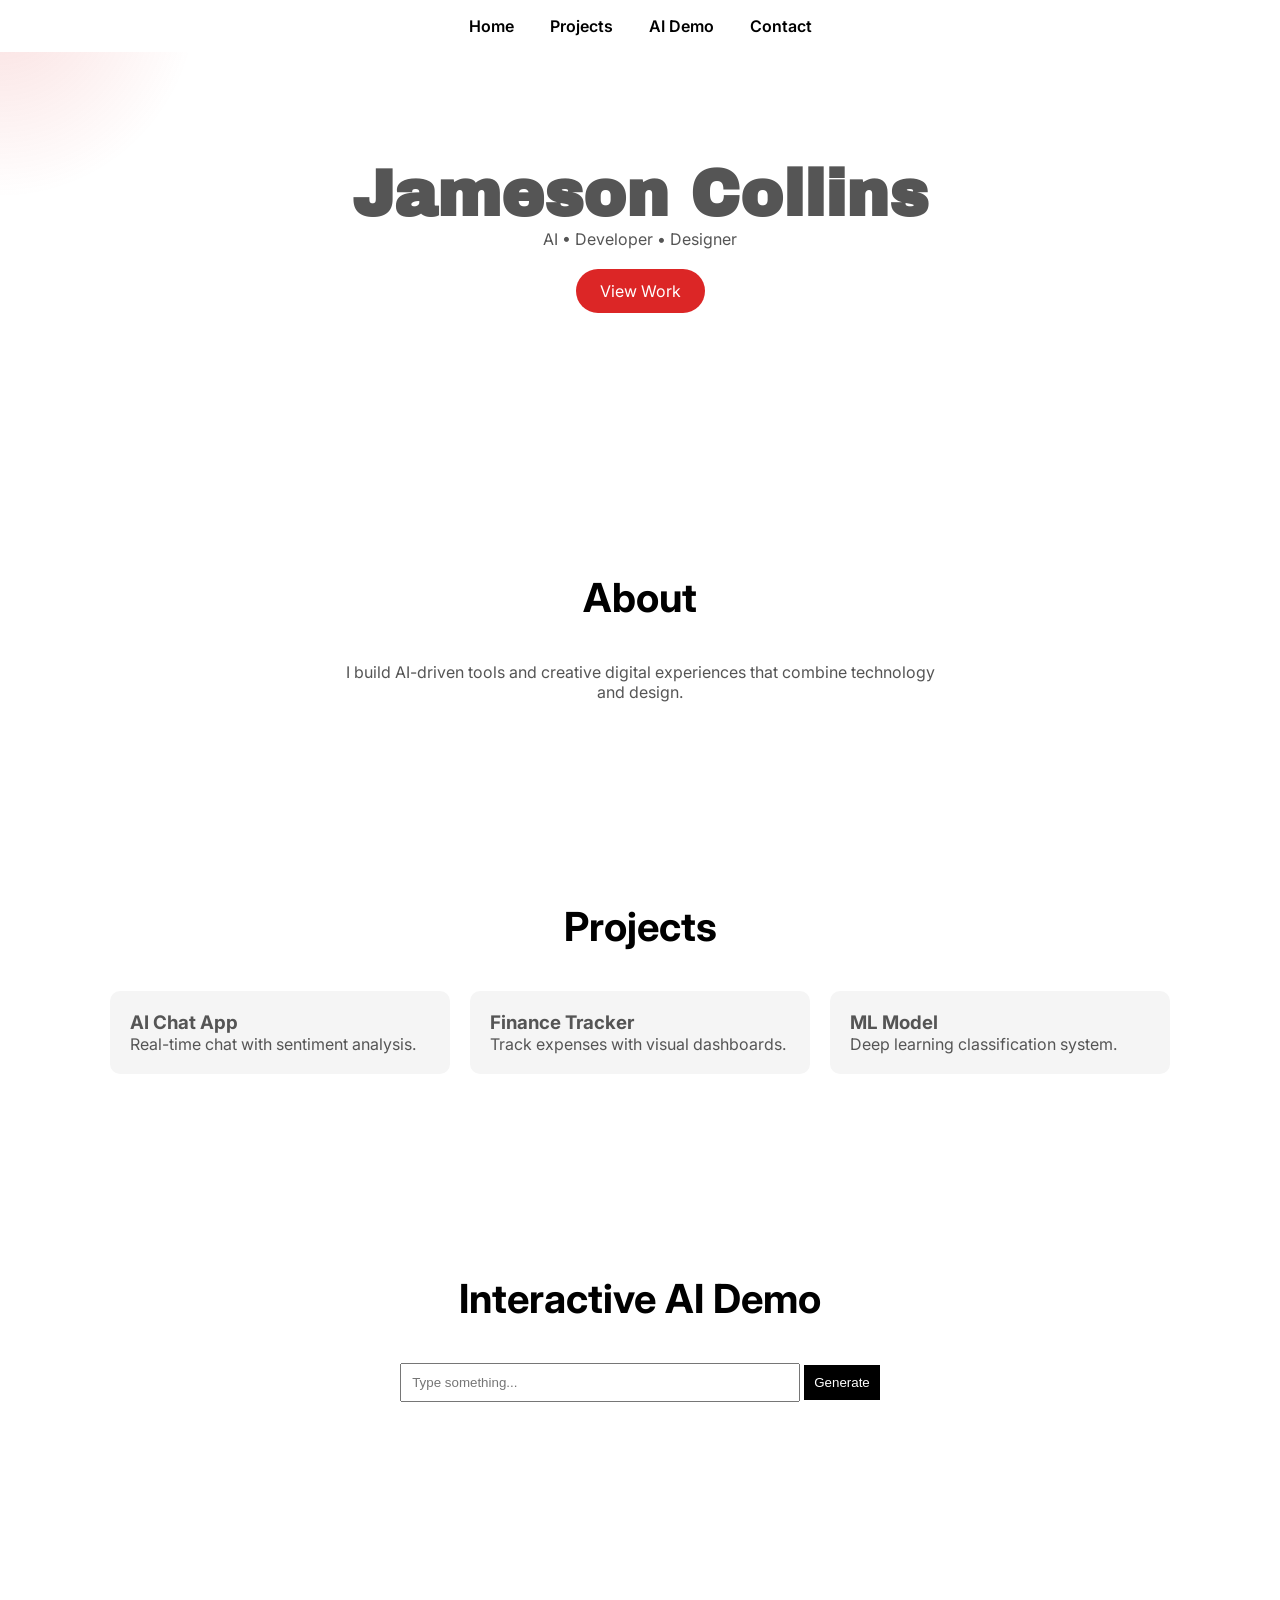
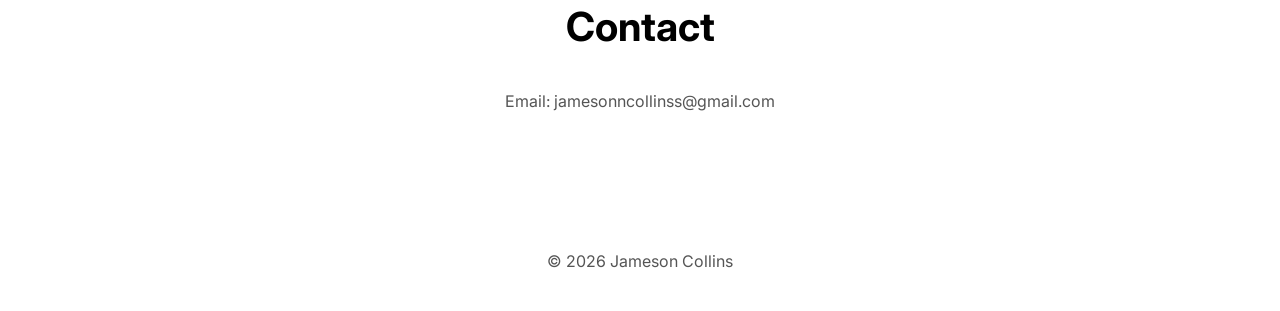
==== commit 5fee1df8: "Trial 1" ====
--- a/index.html
+++ b/index.html
@@ -1,692 +1,254 @@
 <!DOCTYPE html>
 <html lang="en">
 <head>
-    <meta charset="UTF-8">
-    <meta name="viewport" content="width=device-width, initial-scale=1.0">
-    <meta name="description" content="Jameson - Computer Science professional & creative designer. Showcasing projects, Photoshop artwork, accomplishments and skills.">
-    <title>Jameson | Portfolio and Collection</title>
-    
-    <!-- Google Fonts -->
-    <link rel="preconnect" href="https://fonts.googleapis.com">
-    <link rel="preconnect" href="https://fonts.gstatic.com" crossorigin>
-    <link href="https://fonts.googleapis.com/css2?family=Archivo+Black&family=Inter:wght@300;400;500;600;700&family=Playfair+Display:wght@700&display=swap" rel="stylesheet">
-    
-    <style>
-        :root {
-            --bg-primary:     #ffffff;
-            --bg-secondary:   #f8f9fa;
-            --text-primary:   #111111;
-            --text-secondary: #4b5563;
-            --gray:           #6b7280;
-            --red-accent:     #dc2626;      /* Updated to brighter red for better visibility */
-            --red-hover:      #ef4444;
-            --border:         #d1d5db;
-            --shadow:         0 4px 20px rgba(0, 0, 0, 0.06);
+<meta charset="UTF-8">
+<meta name="viewport" content="width=device-width, initial-scale=1.0">
+
+<title>Jameson Collins | Portfolio</title>
+
+<link href="https://fonts.googleapis.com/css2?family=Archivo+Black&family=Inter:wght@300;400;600;700&display=swap" rel="stylesheet">
+
+<style>
+:root {
+    --bg: #ffffff;
+    --text: #111;
+    --gray: #555;
+    --accent: #dc2626;
+}
+
+* {
+    margin: 0;
+    padding: 0;
+    box-sizing: border-box;
+}
+
+body {
+    font-family: 'Inter', sans-serif;
+    background: var(--bg);
+    color: var(--gray);
+}
+
+/* NAV */
+nav {
+    position: fixed;
+    width: 100%;
+    top: 0;
+    background: white;
+    padding: 1rem;
+    text-align: center;
+    z-index: 1000;
+}
+
+nav a {
+    margin: 0 1rem;
+    text-decoration: none;
+    color: black;
+    font-weight: 600;
+}
+
+/* HERO */
+header {
+    text-align: center;
+    padding: 160px 20px;
+}
+
+header h1 {
+    font-size: 4rem;
+    font-family: 'Archivo Black';
+}
+
+.btn {
+    background: var(--accent);
+    color: white;
+    padding: 12px 24px;
+    border-radius: 30px;
+    display: inline-block;
+    margin-top: 20px;
+    text-decoration: none;
+}
+
+/* SECTIONS */
+section {
+    padding: 100px 20px;
+    max-width: 1100px;
+    margin: auto;
+}
+
+h2 {
+    text-align: center;
+    font-size: 2.5rem;
+    margin-bottom: 40px;
+    color: black;
+}
+
+/* REVEAL */
+.reveal {
+    opacity: 0;
+    transform: translateY(40px);
+    transition: 0.8s;
+}
+.reveal.active {
+    opacity: 1;
+    transform: translateY(0);
+}
+
+/* PROJECTS */
+.projects {
+    display: grid;
+    grid-template-columns: repeat(auto-fit, minmax(300px,1fr));
+    gap: 20px;
+}
+
+.card {
+    background: #f5f5f5;
+    padding: 20px;
+    border-radius: 10px;
+    transition: 0.3s;
+    position: relative;
+    overflow: hidden;
+}
+
+.card:hover {
+    transform: translateY(-10px);
+}
+
+.card::before {
+    content: "";
+    position: absolute;
+    inset: 0;
+    background: linear-gradient(120deg, transparent, rgba(220,38,38,0.2), transparent);
+    opacity: 0;
+    transition: 0.4s;
+}
+
+.card:hover::before {
+    opacity: 1;
+}
+
+/* AI DEMO */
+input {
+    padding: 10px;
+    width: 60%;
+    max-width: 400px;
+}
+
+button {
+    padding: 10px;
+    background: black;
+    color: white;
+    border: none;
+    cursor: pointer;
+}
+
+/* CURSOR GLOW */
+.cursor-glow {
+    position: fixed;
+    width: 400px;
+    height: 400px;
+    background: radial-gradient(circle, rgba(220,38,38,0.15), transparent 70%);
+    pointer-events: none;
+    transform: translate(-50%, -50%);
+}
+
+/* FOOTER */
+footer {
+    text-align: center;
+    padding: 40px;
+}
+</style>
+</head>
+
+<body>
+
+<div class="cursor-glow"></div>
+
+<nav>
+<a href="#home">Home</a>
+<a href="#projects">Projects</a>
+<a href="#demo">AI Demo</a>
+<a href="#contact">Contact</a>
+</nav>
+
+<header id="home">
+<h1>Jameson Collins</h1>
+<p>AI • Developer • Designer</p>
+<a href="#projects" class="btn">View Work</a>
+</header>
+
+<section class="reveal">
+<h2>About</h2>
+<p style="text-align:center; max-width:600px; margin:auto;">
+I build AI-driven tools and creative digital experiences that combine technology and design.
+</p>
+</section>
+
+<section id="projects" class="reveal">
+<h2>Projects</h2>
+<div class="projects">
+
+<div class="card">
+<h3>AI Chat App</h3>
+<p>Real-time chat with sentiment analysis.</p>
+</div>
+
+<div class="card">
+<h3>Finance Tracker</h3>
+<p>Track expenses with visual dashboards.</p>
+</div>
+
+<div class="card">
+<h3>ML Model</h3>
+<p>Deep learning classification system.</p>
+</div>
+
+</div>
+</section>
+
+<section id="demo" class="reveal">
+<h2>Interactive AI Demo</h2>
+<div style="text-align:center;">
+<input id="input" placeholder="Type something...">
+<button onclick="runAI()">Generate</button>
+<p id="output"></p>
+</div>
+</section>
+
+<section id="contact" class="reveal">
+<h2>Contact</h2>
+<p style="text-align:center;">
+Email: jamesonncollinss@gmail.com
+</p>
+</section>
+
+<footer>
+<p>© 2026 Jameson Collins</p>
+</footer>
+
+<script>
+// SCROLL REVEAL
+const reveals = document.querySelectorAll('.reveal');
+window.addEventListener('scroll', () => {
+    reveals.forEach(el => {
+        if (el.getBoundingClientRect().top < window.innerHeight - 100) {
+            el.classList.add('active');
         }
-
-        html {
-            scroll-behavior: smooth;
-        }
-
-        * {
-            margin: 0;
-            padding: 0;
-            box-sizing: border-box;
-        }
-        
-        body {
-            font-family: 'Inter', sans-serif;
-            line-height: 1.6;
-            color: var(--text-secondary);
-            background-color: var(--bg-primary);
-        }
-        
-        header {
-            background: var(--bg-primary);
-            color: var(--text-primary);
-            text-align: center;
-            padding: 160px 20px 100px;
-            border-bottom: 1px solid var(--border);
-        }
-        
-        header h1 {
-            font-family: 'Archivo Black', sans-serif;
-            font-size: 5rem;
-            font-weight: 400;
-            line-height: 1.1;
-            margin-bottom: 0.8rem;
-            color: var(--text-primary);
-            letter-spacing: -0.02em;
-        }
-        
-        header p {
-            font-size: 1.4rem;
-            max-width: 700px;
-            margin: 0 auto 2.5rem;
-        }
-        
-        .nav {
-            position: fixed;
-            top: 0;
-            width: 100%;
-            background: var(--bg-primary);
-            box-shadow: var(--shadow);
-            padding: 1.2rem 5%;
-            z-index: 1000;
-            border-bottom: 1px solid var(--border);
-        }
-        
-        .nav ul {
-            list-style: none;
-            display: flex;
-            justify-content: center;
-            gap: 2.5rem;
-        }
-        
-        .nav a {
-            color: var(--text-primary);
-            text-decoration: none;
-            font-weight: 600;
-            transition: color 0.3s;
-        }
-        
-        .nav a:hover {
-            color: var(--red-accent);
-        }
-        
-        .container {
-            max-width: 1200px;
-            margin: 0 auto;
-            padding: 0 5%;
-        }
-        
-        section {
-            padding: 120px 0;
-        }
-        
-        h2 {
-            font-family: 'Playfair Display', serif;
-            font-size: 3.2rem;
-            text-align: center;
-            margin-bottom: 3rem;
-            color: var(--text-primary);
-        }
-        
-        .about-text {
-            max-width: 800px;
-            margin: 0 auto;
-            font-size: 1.2rem;
-            text-align: center;
-        }
-        
-        .skills-grid {
-            display: grid;
-            grid-template-columns: repeat(auto-fit, minmax(180px, 1fr));
-            gap: 1.5rem;
-            margin-top: 3rem;
-        }
-        
-        .skill-card {
-            background: var(--bg-secondary);
-            padding: 1.8rem;
-            border-radius: 12px;
-            text-align: center;
-            border: 1px solid var(--border);
-            transition: all 0.3s ease;
-            box-shadow: var(--shadow);
-        }
-        
-        .skill-card:hover {
-            transform: translateY(-6px);
-            border-color: var(--red-accent);
-        }
-        
-        .projects-grid {
-            display: grid;
-            grid-template-columns: repeat(auto-fit, minmax(320px, 1fr));
-            gap: 2rem;
-        }
-        
-        .project-card {
-            background: var(--bg-secondary);
-            border-radius: 12px;
-            overflow: hidden;
-            border: 1px solid var(--border);
-            transition: all 0.3s ease;
-            box-shadow: var(--shadow);
-        }
-        
-        .project-card:hover {
-            transform: translateY(-8px);
-            border-color: var(--red-accent);
-        }
-        
-        .project-card img {
-            width: 100%;
-            height: 220px;
-            object-fit: cover;
-        }
-        
-        .project-info {
-            padding: 1.6rem;
-        }
-        
-        .project-info h3 {
-            color: var(--text-primary);
-            margin-bottom: 0.8rem;
-        }
-        
-        .photoshop-gallery {
-            display: grid;
-            grid-template-columns: repeat(auto-fit, minmax(280px, 1fr));
-            gap: 2rem;
-        }
-        
-        .gallery-item {
-            background: var(--bg-secondary);
-            border-radius: 12px;
-            overflow: hidden;
-            border: 1px solid var(--border);
-            box-shadow: var(--shadow);
-            transition: all 0.3s ease;
-        }
-        
-        .gallery-item:hover {
-            transform: translateY(-6px);
-            border-color: var(--red-accent);
-        }
-        
-        .gallery-item img {
-            width: 100%;
-            height: 220px;
-            object-fit: cover;
-            display: block;
-        }
-        
-        .gallery-item .item-info {
-            padding: 1rem;
-            text-align: center;
-        }
-        
-        .gallery-item h4 {
-            margin: 0.5rem 0;
-            color: var(--text-primary);
-            font-size: 1.1rem;
-        }
-        
-        .gallery-item p {
-            font-size: 0.95rem;
-            margin: 0;
-        }
-
-        /* Category Folder Navigation */
-        .category-folders {
-            display: flex;
-            justify-content: center;
-            gap: 1rem;
-            margin-bottom: 4rem;
-            flex-wrap: wrap;
-        }
-
-        .folder-btn {
-            display: flex;
-            flex-direction: column;
-            align-items: center;
-            justify-content: center;
-            gap: 0.5rem;
-            padding: 1.2rem 1.6rem;
-            background: var(--bg-secondary);
-            border: 2px solid var(--border);
-            border-radius: 12px;
-            cursor: pointer;
-            transition: all 0.3s ease;
-            font-family: 'Inter', sans-serif;
-            font-weight: 600;
-            color: var(--text-primary);
-            min-width: 120px;
-            font-size: 0.95rem;
-        }
-
-        .folder-btn:hover {
-            border-color: var(--red-accent);
-            background: #fff5f5;
-            transform: translateY(-4px);
-        }
-
-        .folder-btn.active {
-            background: var(--red-accent);
-            color: white;
-            border-color: var(--red-accent);
-            box-shadow: 0 6px 20px rgba(220, 38, 38, 0.3);
-        }
-
-        .folder-icon {
-            font-size: 1.8rem;
-        }
-
-        /* Gallery item animations */
-        .gallery-item {
-            animation: fadeIn 0.4s ease;
-        }
-
-        .gallery-item.hidden {
-            display: none;
-        }
-
-        @keyframes fadeIn {
-            from {
-                opacity: 0;
-                transform: scale(0.95);
-            }
-            to {
-                opacity: 1;
-                transform: scale(1);
-            }
-        }
-        
-        .btn {
-            display: inline-block;
-            background: var(--red-accent);
-            color: white;
-            padding: 1rem 2.2rem;
-            border-radius: 50px;
-            text-decoration: none;
-            font-weight: 600;
-            margin-top: 1.5rem;
-            transition: all 0.3s;
-        }
-        
-        .btn:hover {
-            background: var(--red-hover);
-            transform: translateY(-2px);
-        }
-        
-        footer {
-            background: var(--bg-secondary);
-            color: var(--text-secondary);
-            text-align: center;
-            padding: 4rem 0 2rem;
-            border-top: 1px solid var(--border);
-        }
-        
-        .social-links a {
-            color: var(--text-primary);
-            margin: 0 1.2rem;
-            font-size: 1.8rem;
-            transition: color 0.3s;
-        }
-        
-        .social-links a:hover {
-            color: var(--red-accent);
-        }
-        
-        @media (max-width: 768px) {
-            header { padding: 120px 15px 80px; }
-            header h1 { font-size: 3.2rem; }
-            .nav ul { gap: 1.8rem; font-size: 0.95rem; flex-wrap: wrap; }
-            section { padding: 80px 0; }
-            h2 { font-size: 2.6rem; }
-            .category-folders { gap: 0.8rem; }
-            .folder-btn { padding: 1rem 1.2rem; min-width: 100px; font-size: 0.85rem; }
-            .folder-icon { font-size: 1.5rem; }
-        }
-    </style>
-</head>
-<body>
-
-    <!-- Navigation -->
-    <nav class="nav">
-        <ul>
-            <li><a href="#home">Home</a></li>
-            <li><a href="#about">About</a></li>
-            <li><a href="#skills">Skills</a></li>
-            <li><a href="#projects">Projects</a></li>
-            <li><a href="#photoshop">Design</a></li>
-            <li><a href="#accomplishments">Achievements</a></li>
-            <li><a href="#contact">Contact</a></li>
-        </ul>
-    </nav>
-
-    <!-- Hero / Home -->
-    <header id="home">
-        <div class="container">
-            <h1>Jameson Collins</h1>
-            <p>Computer Science Professional • Creative Designer • Lifelong Learner</p>
-            <p>Blending code, design, and innovation to build meaningful solutions.</p>
-            <a href="#projects" class="btn">Explore My Work</a>
-        </div>
-    </header>
-
-    <!-- About -->
-    <section id="about">
-        <div class="container">
-            <h2>About Me</h2>
-            <p class="about-text">
-                I'm a versatile Computer Science graduate with professional experience in software development, 
-                algorithms, and machine learning. Alongside technical work, I have a strong background in digital 
-                art and Photoshop, allowing me to approach problems from both logical and creative perspectives.
-                <br><br>
-                Passionate about AI, web technologies, open-source, and visual storytelling. Always experimenting 
-                with new tools and ideas to create innovative, user-focused experiences.
-            </p>
-        </div>
-    </section>
-
-    <!-- Skills -->
-    <section id="skills">
-        <div class="container">
-            <h2>Core Skills</h2>
-            <div class="skills-grid">
-                <div class="skill-card"><h3>Python / Java</h3><p>Data Structures, Algorithms, Backend</p></div>
-                <div class="skill-card"><h3>Web Development</h3><p>HTML, CSS, JavaScript, React</p></div>
-                <div class="skill-card"><h3>AI & ML</h3><p>PyTorch, scikit-learn, NLP basics</p></div>
-                <div class="skill-card"><h3>Digital Design</h3><p>Photoshop, UI/UX principles</p></div>
-                <div class="skill-card"><h3>Git & GitHub</h3><p>Version control, collaboration</p></div>
-                <div class="skill-card"><h3>Problem Solving</h3><p>Competitive programming, system design</p></div>
-            </div>
-        </div>
-    </section>
-
-    <!-- Projects -->
-    <section id="projects">
-        <div class="container">
-            <h2>Computer Science Projects</h2>
-            <div class="projects-grid">
-                <div class="project-card">
-                    <img src="https://via.placeholder.com/600x400/dc2626/ffffff?text=AI+Chat+App" alt="AI Chat Application">
-                    <div class="project-info">
-                        <h3>AI-Powered Chat Application</h3>
-                        <p>Real-time messaging app with sentiment analysis using Python & Flask.</p>
-                        <a href="https://github.com/yourusername/ai-chat" class="btn" target="_blank">View on GitHub</a>
-                    </div>
-                </div>
-                
-                <div class="project-card">
-                    <img src="https://via.placeholder.com/600x400/f8f9fa/111111?text=Finance+Tracker" alt="Personal Finance Tracker">
-                    <div class="project-info">
-                        <h3>Personal Finance Tracker</h3>
-                        <p>Full-stack web app with data visualization using Chart.js and Node.js.</p>
-                        <a href="#" class="btn">View Project</a>
-                    </div>
-                </div>
-
-                <div class="project-card">
-                    <img src="https://via.placeholder.com/600x400/4b5563/ffffff?text=ML+Model" alt="Machine Learning Project">
-                    <div class="project-info">
-                        <h3>Machine Learning Model</h3>
-                        <p>Deep learning classification model using PyTorch and scikit-learn.</p>
-                        <a href="#" class="btn">View on GitHub</a>
-                    </div>
-                </div>
-
-                <div class="project-card">
-                    <img src="https://via.placeholder.com/600x400/111111/ffffff?text=Algorithm+Solver" alt="Algorithm & Data Structures">
-                    <div class="project-info">
-                        <h3>Algorithm & Data Structures</h3>
-                        <p>Competitive programming solutions and algorithm implementations in Java.</p>
-                        <a href="#" class="btn">View on GitHub</a>
-                    </div>
-                </div>
-
-                <div class="project-card">
-                    <img src="https://via.placeholder.com/600x400/6b7280/ffffff?text=Web+App" alt="Web Application">
-                    <div class="project-info">
-                        <h3>Full-Stack Web Application</h3>
-                        <p>Modern React frontend with REST API backend using Node.js and MongoDB.</p>
-                        <a href="#" class="btn">View Project</a>
-                    </div>
-                </div>
-
-                <div class="project-card">
-                    <img src="https://via.placeholder.com/600x400/dc2626/ffffff?text=Open+Source" alt="Open Source Contribution">
-                    <div class="project-info">
-                        <h3>Open Source Contributions</h3>
-                        <p>Active contributor to multiple open-source projects on GitHub.</p>
-                        <a href="#" class="btn">View Profile</a>
-                    </div>
-                </div>
-                
-                <!-- Add your real projects here -->
-            </div>
-        </div>
-    </section>
-
-    <!-- Creative Work with Category Folders -->
-    <section id="photoshop">
-        <div class="container">
-            <h2>Creative Work</h2>
-            
-            <!-- Category Folder Navigation -->
-            <div class="category-folders">
-                <button class="folder-btn active" data-category="all">
-                    <span class="folder-icon">📁</span>
-                    <span>All Work</span>
-                </button>
-                <button class="folder-btn" data-category="photoshop">
-                    <span class="folder-icon">🎨</span>
-                    <span>Photoshop</span>
-                </button>
-                <button class="folder-btn" data-category="cad">
-                    <span class="folder-icon">🔧</span>
-                    <span>CAD Work</span>
-                </button>
-                <button class="folder-btn" data-category="data-analysis">
-                    <span class="folder-icon">📊</span>
-                    <span>Data Analysis</span>
-                </button>
-                <button class="folder-btn" data-category="illustration">
-                    <span class="folder-icon">✏️</span>
-                    <span>Illustration</span>
-                </button>
-                <button class="folder-btn" data-category="web-design">
-                    <span class="folder-icon">🌐</span>
-                    <span>Web Design</span>
-                </button>
-                <button class="folder-btn" data-category="photography">
-                    <span class="folder-icon">📷</span>
-                    <span>Photography</span>
-                </button>
-                <button class="folder-btn" data-category="motion">
-                    <span class="folder-icon">🎬</span>
-                    <span>Motion Graphics</span>
-                </button>
-                <button class="folder-btn" data-category="branding">
-                    <span class="folder-icon">💼</span>
-                    <span>Branding</span>
-                </button>
-                <button class="folder-btn" data-category="infographics">
-                    <span class="folder-icon">📈</span>
-                    <span>Infographics</span>
-                </button>
-            </div>
-
-            <div class="photoshop-gallery" id="gallery-container">
-                <!-- Photoshop Projects -->
-                <div class="gallery-item" data-category="photoshop">
-                    <img src="images/indiana.jpg" alt="Indiana-inspired digital artwork – Photoshop creation featuring state elements and Bloomington vibes">
-                    <div class="item-info">
-                        <h4>2024-25 Indiana Hoosiers</h4>
-                        <p>T-Shirt design for the 2024-2025 basketball season. Made with Adobe Photoshop.</p>
-                    </div>
-                </div>
-                <div class="gallery-item" data-category="photoshop">
-                    <img src="images/design-1.jpg" alt="Photoshop digital design 1">
-                    <div class="item-info">
-                        <h4>Design Project 1</h4>
-                        <p>Creative digital design work in Photoshop.</p>
-                    </div>
-                </div>
-                <div class="gallery-item" data-category="photoshop">
-                    <img src="images/design-2.jpg" alt="Photoshop digital design 2">
-                    <div class="item-info">
-                        <h4>Design Project 2</h4>
-                        <p>Professional digital artwork created with Adobe Photoshop.</p>
-                    </div>
-                </div>
-
-                <!-- CAD Work -->
-                <div class="gallery-item" data-category="cad">
-                    <img src="images/cad-1.jpg" alt="CAD 3D modeling project 1">
-                    <div class="item-info">
-                        <h4>3D Model - Part Design</h4>
-                        <p>Precision engineering model created with SolidWorks/Fusion 360.</p>
-                    </div>
-                </div>
-                <div class="gallery-item" data-category="cad">
-                    <img src="images/cad-2.jpg" alt="CAD 3D modeling project 2">
-                    <div class="item-info">
-                        <h4>Complex Assembly</h4>
-                        <p>Multi-component CAD assembly with technical drawings.</p>
-                    </div>
-                </div>
-
-                <!-- Data Analysis -->
-                <div class="gallery-item" data-category="data-analysis">
-                    <img src="images/data-analysis-1.jpg" alt="Data visualization dashboard">
-                    <div class="item-info">
-                        <h4>Interactive Data Dashboard</h4>
-                        <p>Python data analysis visualization with Matplotlib and Plotly.</p>
-                    </div>
-                </div>
-                <div class="gallery-item" data-category="data-analysis">
-                    <img src="images/data-analysis-2.jpg" alt="Statistical analysis report">
-                    <div class="item-info">
-                        <h4>Statistical Analysis Report</h4>
-                        <p>Data analysis project using pandas and statistical methods.</p>
-                    </div>
-                </div>
-
-                <!-- Illustration -->
-                <div class="gallery-item" data-category="illustration">
-                    <img src="images/illustration-1.jpg" alt="Digital illustration 1">
-                    <div class="item-info">
-                        <h4>Digital Illustration</h4>
-                        <p>Hand-drawn digital art created with digital painting software.</p>
-                    </div>
-                </div>
-
-                <!-- Web Design -->
-                <div class="gallery-item" data-category="web-design">
-                    <img src="images/web-design-1.jpg" alt="Web UI design mockup">
-                    <div class="item-info">
-                        <h4>Website UI Design</h4>
-                        <p>Modern responsive web interface design and UX layout.</p>
-                    </div>
-                </div>
-
-                <!-- Photography -->
-                <div class="gallery-item" data-category="photography">
-                    <img src="images/photography-1.jpg" alt="Photography project 1">
-                    <div class="item-info">
-                        <h4>Photography Collection</h4>
-                        <p>Portfolio of photography work and visual storytelling.</p>
-                    </div>
-                </div>
-
-                <!-- Motion Graphics -->
-                <div class="gallery-item" data-category="motion">
-                    <img src="images/motion-1.jpg" alt="Motion graphics animation preview">
-                    <div class="item-info">
-                        <h4>Motion Graphics Animation</h4>
-                        <p>Animated graphics created with After Effects.</p>
-                    </div>
-                </div>
-
-                <!-- Branding -->
-                <div class="gallery-item" data-category="branding">
-                    <img src="images/branding-1.jpg" alt="Logo and brand identity design">
-                    <div class="item-info">
-                        <h4>Brand Identity Design</h4>
-                        <p>Logo design and complete branding system.</p>
-                    </div>
-                </div>
-
-                <!-- Infographics -->
-                <div class="gallery-item" data-category="infographics">
-                    <img src="images/infographic-1.jpg" alt="Data infographic visualization">
-                    <div class="item-info">
-                        <h4>Information Design</h4>
-                        <p>Complex data presented as compelling infographics.</p>
-                    </div>
-                </div>
-            </div>
-        </div>
-    </section>
-
-    <!-- Accomplishments -->
-    <section id="accomplishments">
-        <div class="container">
-            <h2>Accomplishments</h2>
-            <ul style="max-width: 800px; margin: 0 auto; font-size: 1.15rem; list-style: none;">
-                <li>• Dean's List / Scholarship Recipient – 2023, 2024, 2025, 2026</li>
-                <li>• ...</li>
-                <li>• ...</li>
-                <li>• ...</li>
-            </ul>
-        </div>
-    </section>
-
-    <!-- Contact -->
-    <section id="contact" style="background: var(--bg-secondary);">
-        <div class="container" style="text-align: center;">
-            <h2 style="color: var(--text-primary);">Get in Touch</h2>
-            <p style="margin: 2rem 0; font-size: 1.2rem;">I'm open to opportunities, collaborations, or just interesting conversations.</p>
-            <a href="mailto:jamesonncollinss@gmail.com" class="btn">Email Me</a>
-        </div>
-    </section>
-
-    <!-- Footer -->
-    <footer>
-        <div class="container">
-            <p>© 2026 Jameson Collins. Built with passion using HTML & CSS.</p>
-            <div class="social-links" style="margin: 1.5rem 0;">
-                <a href="https://github.com/yourusername" target="_blank">GitHub</a>
-                <a href="https://linkedin.com/in/jameson" target="_blank">LinkedIn</a>
-                <a href="https://twitter.com/yourhandle" target="_blank">X / Twitter</a>
-            </div>
-        </div>
-    </footer>
-
-    <!-- Smooth scrolling and Gallery Filtering -->
-    <script>
-        // Smooth scroll navigation
-        document.querySelectorAll('a[href^="#"]').forEach(anchor => {
-            anchor.addEventListener('click', function(e) {
-                e.preventDefault();
-                document.querySelector(this.getAttribute('href')).scrollIntoView({
-                    behavior: 'smooth'
-                });
-            });
-        });
-
-        // Gallery filtering functionality
-        const folderBtns = document.querySelectorAll('.folder-btn');
-        const galleryItems = document.querySelectorAll('.gallery-item');
-
-        folderBtns.forEach(btn => {
-            btn.addEventListener('click', function() {
-                const selectedCategory = this.getAttribute('data-category');
-
-                // Update active button
-                folderBtns.forEach(b => b.classList.remove('active'));
-                this.classList.add('active');
-
-                // Filter gallery items
-                galleryItems.forEach(item => {
-                    if (selectedCategory === 'all') {
-                        item.classList.remove('hidden');
-                    } else {
-                        const itemCategory = item.getAttribute('data-category');
-                        if (itemCategory === selectedCategory) {
-                            item.classList.remove('hidden');
-                        } else {
-                            item.classList.add('hidden');
-                        }
-                    }
-                });
-            });
-        });
-    </script>
+    });
+});
+
+// CURSOR GLOW
+const glow = document.querySelector('.cursor-glow');
+document.addEventListener('mousemove', e => {
+    glow.style.left = e.clientX + 'px';
+    glow.style.top = e.clientY + 'px';
+});
+
+// AI DEMO
+function runAI() {
+    let text = document.getElementById('input').value;
+    document.getElementById('output').innerText =
+        "AI Output: " + text.split("").reverse().join("");
+}
+</script>
 
 </body>
 </html>
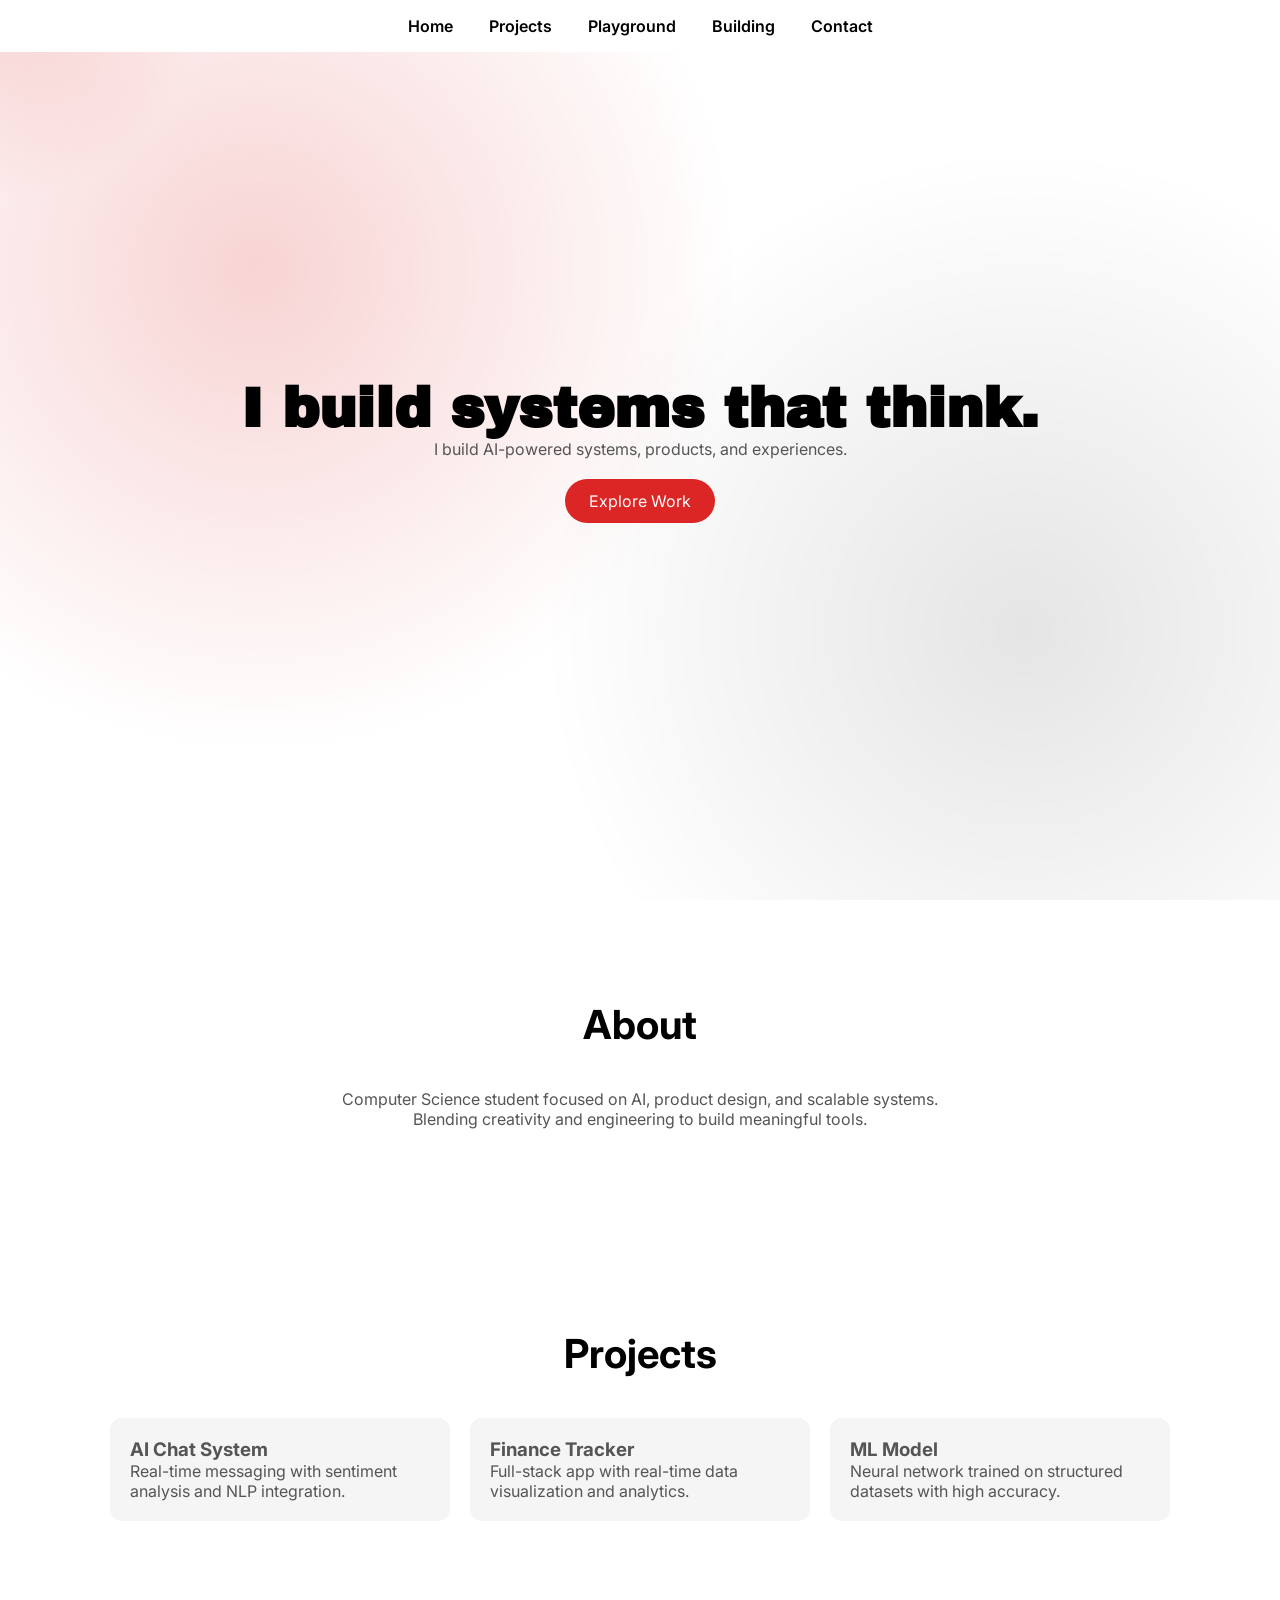
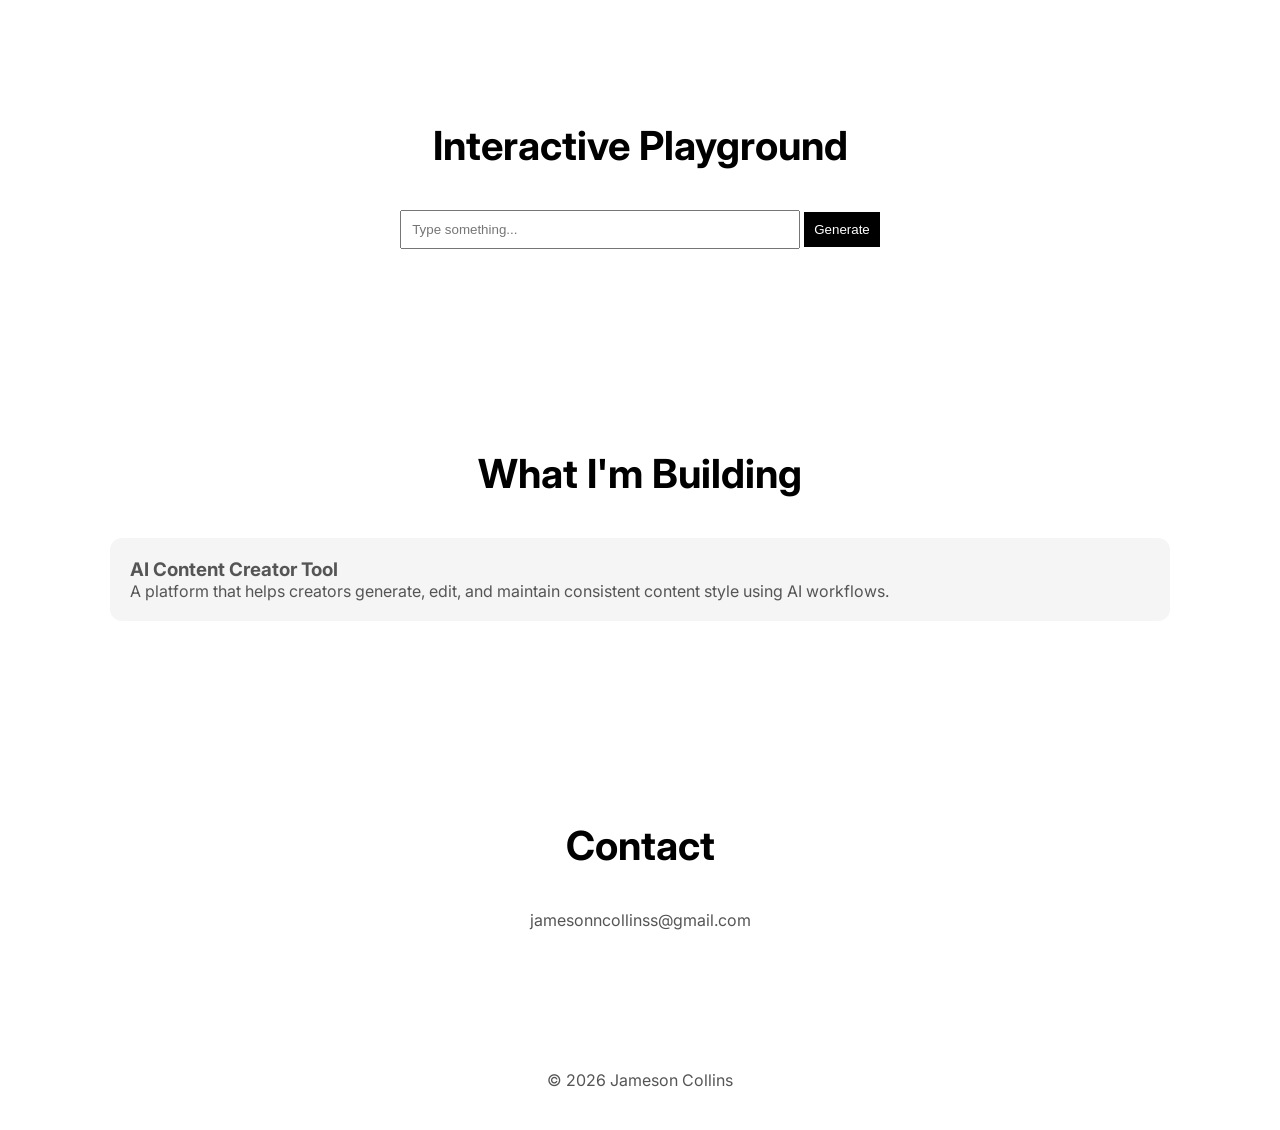
==== commit 2297a729: "Version 2" ====
--- a/index.html
+++ b/index.html
@@ -4,7 +4,7 @@
 <meta charset="UTF-8">
 <meta name="viewport" content="width=device-width, initial-scale=1.0">
 
-<title>Jameson Collins | Portfolio</title>
+<title>Jameson Collins | Elite Portfolio</title>
 
 <link href="https://fonts.googleapis.com/css2?family=Archivo+Black&family=Inter:wght@300;400;600;700&display=swap" rel="stylesheet">
 
@@ -26,6 +26,7 @@
     font-family: 'Inter', sans-serif;
     background: var(--bg);
     color: var(--gray);
+    overflow-x: hidden;
 }
 
 /* NAV */
@@ -48,13 +49,29 @@
 
 /* HERO */
 header {
-    text-align: center;
-    padding: 160px 20px;
-}
-
-header h1 {
-    font-size: 4rem;
+    height: 100vh;
+    display: flex;
+    justify-content: center;
+    align-items: center;
+    position: relative;
+}
+
+.hero-bg {
+    position: absolute;
+    inset: 0;
+    background: radial-gradient(circle at 20% 30%, rgba(220,38,38,0.2), transparent 40%),
+                radial-gradient(circle at 80% 70%, rgba(0,0,0,0.1), transparent 40%);
+}
+
+.hero-content {
+    text-align: center;
+    z-index: 1;
+}
+
+#typing {
+    font-size: 3.5rem;
     font-family: 'Archivo Black';
+    color: black;
 }
 
 .btn {
@@ -102,27 +119,13 @@
 .card {
     background: #f5f5f5;
     padding: 20px;
-    border-radius: 10px;
+    border-radius: 12px;
     transition: 0.3s;
-    position: relative;
-    overflow: hidden;
+    transform-style: preserve-3d;
 }
 
 .card:hover {
-    transform: translateY(-10px);
-}
-
-.card::before {
-    content: "";
-    position: absolute;
-    inset: 0;
-    background: linear-gradient(120deg, transparent, rgba(220,38,38,0.2), transparent);
-    opacity: 0;
-    transition: 0.4s;
-}
-
-.card:hover::before {
-    opacity: 1;
+    transform: rotateY(5deg) rotateX(5deg) scale(1.03);
 }
 
 /* AI DEMO */
@@ -165,20 +168,25 @@
 <nav>
 <a href="#home">Home</a>
 <a href="#projects">Projects</a>
-<a href="#demo">AI Demo</a>
+<a href="#demo">Playground</a>
+<a href="#build">Building</a>
 <a href="#contact">Contact</a>
 </nav>
 
 <header id="home">
-<h1>Jameson Collins</h1>
-<p>AI • Developer • Designer</p>
-<a href="#projects" class="btn">View Work</a>
+<div class="hero-bg"></div>
+<div class="hero-content">
+<h1 id="typing"></h1>
+<p>I build AI-powered systems, products, and experiences.</p>
+<a href="#projects" class="btn">Explore Work</a>
+</div>
 </header>
 
 <section class="reveal">
 <h2>About</h2>
 <p style="text-align:center; max-width:600px; margin:auto;">
-I build AI-driven tools and creative digital experiences that combine technology and design.
+Computer Science student focused on AI, product design, and scalable systems.
+Blending creativity and engineering to build meaningful tools.
 </p>
 </section>
 
@@ -187,25 +195,25 @@
 <div class="projects">
 
 <div class="card">
-<h3>AI Chat App</h3>
-<p>Real-time chat with sentiment analysis.</p>
+<h3>AI Chat System</h3>
+<p>Real-time messaging with sentiment analysis and NLP integration.</p>
 </div>
 
 <div class="card">
 <h3>Finance Tracker</h3>
-<p>Track expenses with visual dashboards.</p>
+<p>Full-stack app with real-time data visualization and analytics.</p>
 </div>
 
 <div class="card">
 <h3>ML Model</h3>
-<p>Deep learning classification system.</p>
+<p>Neural network trained on structured datasets with high accuracy.</p>
 </div>
 
 </div>
 </section>
 
 <section id="demo" class="reveal">
-<h2>Interactive AI Demo</h2>
+<h2>Interactive Playground</h2>
 <div style="text-align:center;">
 <input id="input" placeholder="Type something...">
 <button onclick="runAI()">Generate</button>
@@ -213,10 +221,20 @@
 </div>
 </section>
 
+<section id="build" class="reveal">
+<h2>What I'm Building</h2>
+<div class="card">
+<h3>AI Content Creator Tool</h3>
+<p>
+A platform that helps creators generate, edit, and maintain consistent content style using AI workflows.
+</p>
+</div>
+</section>
+
 <section id="contact" class="reveal">
 <h2>Contact</h2>
 <p style="text-align:center;">
-Email: jamesonncollinss@gmail.com
+jamesonncollinss@gmail.com
 </p>
 </section>
 
@@ -225,6 +243,18 @@
 </footer>
 
 <script>
+// TYPING
+const text = "I build systems that think.";
+let i = 0;
+function type() {
+    if (i < text.length) {
+        document.getElementById("typing").innerHTML += text.charAt(i);
+        i++;
+        setTimeout(type, 40);
+    }
+}
+type();
+
 // SCROLL REVEAL
 const reveals = document.querySelectorAll('.reveal');
 window.addEventListener('scroll', () => {
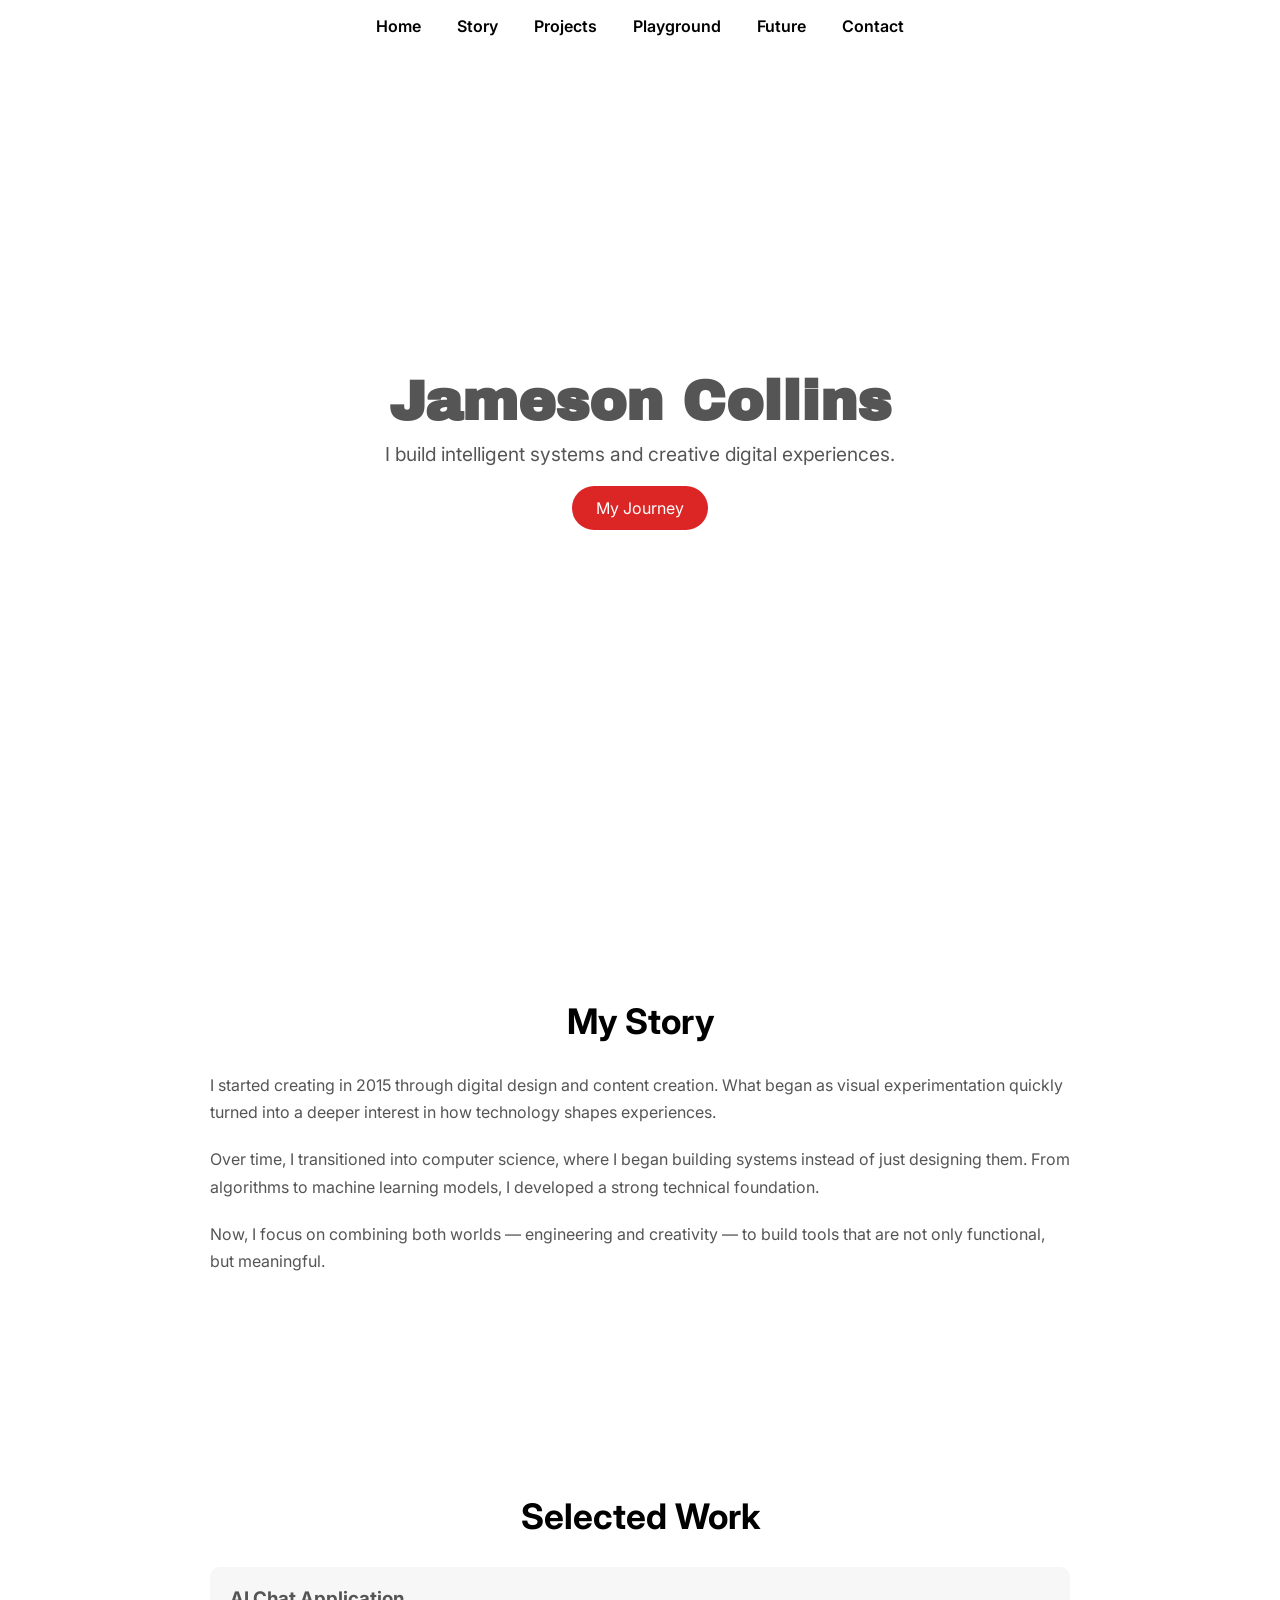
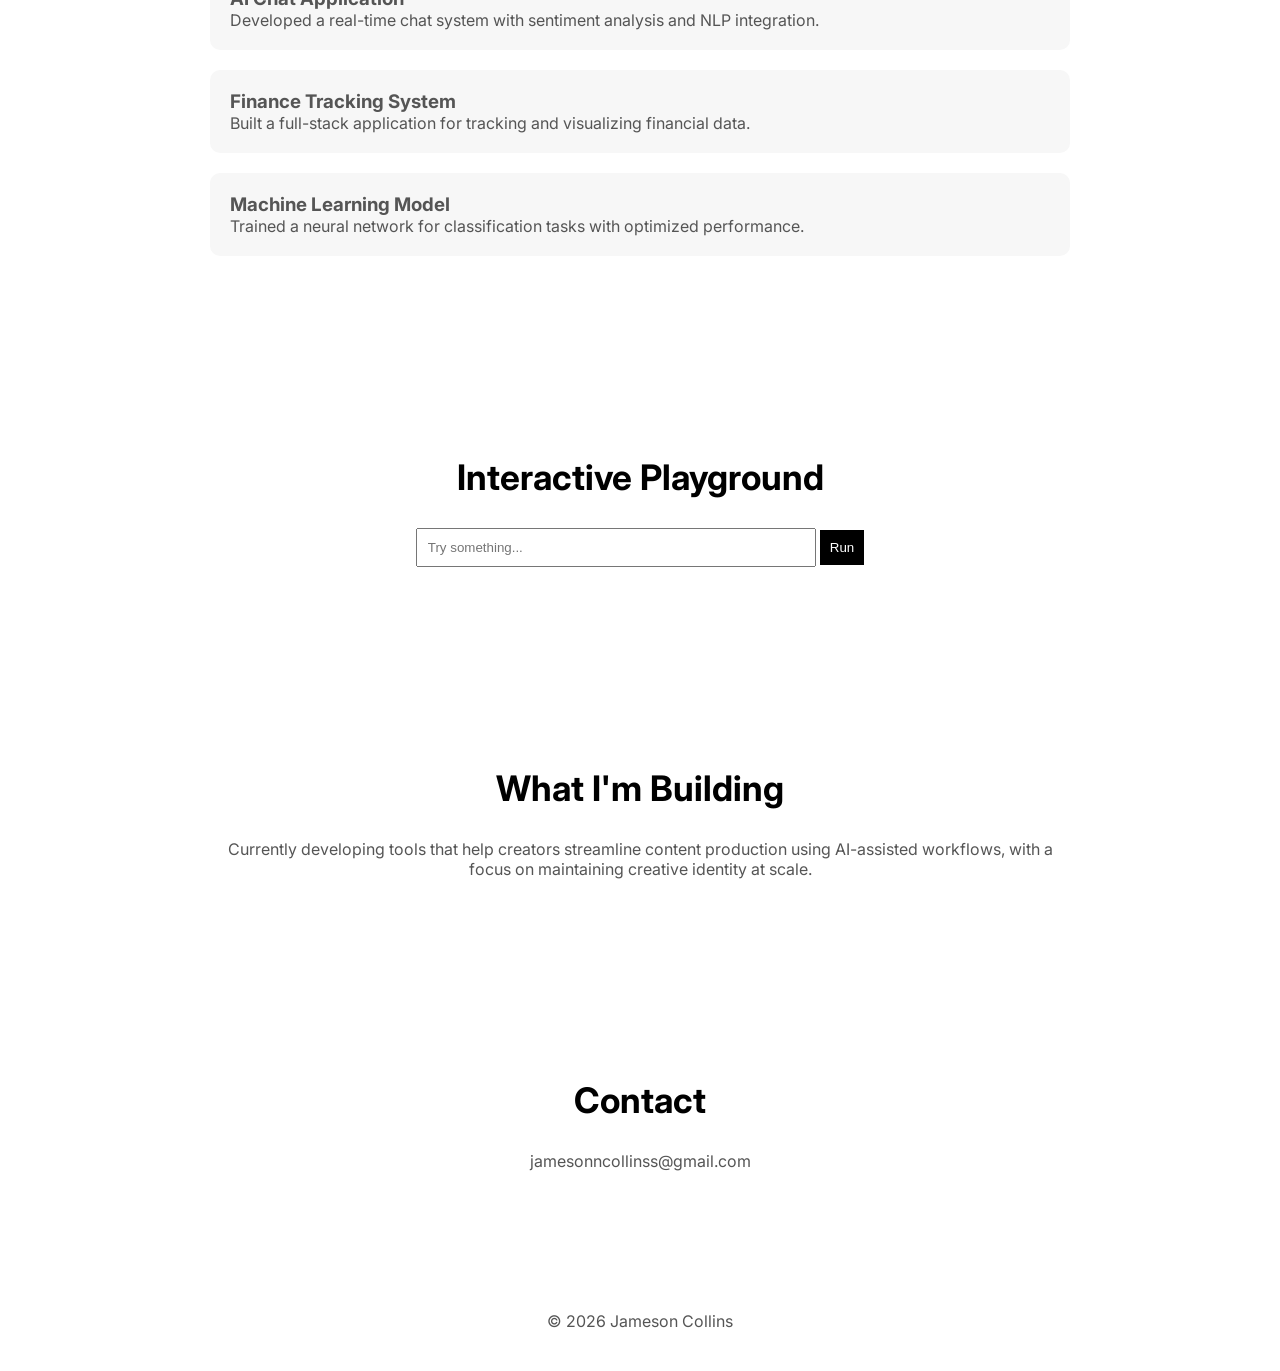
==== commit b0b0dd69: "Trail 3" ====
--- a/index.html
+++ b/index.html
@@ -4,7 +4,7 @@
 <meta charset="UTF-8">
 <meta name="viewport" content="width=device-width, initial-scale=1.0">
 
-<title>Jameson Collins | Elite Portfolio</title>
+<title>Jameson Collins | Portfolio</title>
 
 <link href="https://fonts.googleapis.com/css2?family=Archivo+Black&family=Inter:wght@300;400;600;700&display=swap" rel="stylesheet">
 
@@ -26,7 +26,6 @@
     font-family: 'Inter', sans-serif;
     background: var(--bg);
     color: var(--gray);
-    overflow-x: hidden;
 }
 
 /* NAV */
@@ -53,25 +52,17 @@
     display: flex;
     justify-content: center;
     align-items: center;
-    position: relative;
-}
-
-.hero-bg {
-    position: absolute;
-    inset: 0;
-    background: radial-gradient(circle at 20% 30%, rgba(220,38,38,0.2), transparent 40%),
-                radial-gradient(circle at 80% 70%, rgba(0,0,0,0.1), transparent 40%);
-}
-
-.hero-content {
-    text-align: center;
-    z-index: 1;
-}
-
-#typing {
+    text-align: center;
+}
+
+h1 {
     font-size: 3.5rem;
     font-family: 'Archivo Black';
-    color: black;
+}
+
+.subtitle {
+    font-size: 1.2rem;
+    margin-top: 10px;
 }
 
 .btn {
@@ -87,51 +78,44 @@
 /* SECTIONS */
 section {
     padding: 100px 20px;
-    max-width: 1100px;
+    max-width: 900px;
     margin: auto;
 }
 
 h2 {
     text-align: center;
-    font-size: 2.5rem;
-    margin-bottom: 40px;
+    font-size: 2.2rem;
+    margin-bottom: 30px;
     color: black;
 }
 
-/* REVEAL */
-.reveal {
-    opacity: 0;
-    transform: translateY(40px);
-    transition: 0.8s;
-}
-.reveal.active {
-    opacity: 1;
-    transform: translateY(0);
+/* STORY */
+.story p {
+    margin-bottom: 20px;
+    line-height: 1.7;
 }
 
 /* PROJECTS */
 .projects {
     display: grid;
-    grid-template-columns: repeat(auto-fit, minmax(300px,1fr));
     gap: 20px;
 }
 
 .card {
-    background: #f5f5f5;
+    background: #f7f7f7;
     padding: 20px;
-    border-radius: 12px;
+    border-radius: 10px;
     transition: 0.3s;
-    transform-style: preserve-3d;
 }
 
 .card:hover {
-    transform: rotateY(5deg) rotateX(5deg) scale(1.03);
-}
-
-/* AI DEMO */
+    transform: translateY(-5px);
+}
+
+/* PLAYGROUND */
 input {
     padding: 10px;
-    width: 60%;
+    width: 70%;
     max-width: 400px;
 }
 
@@ -140,20 +124,19 @@
     background: black;
     color: white;
     border: none;
-    cursor: pointer;
-}
-
-/* CURSOR GLOW */
-.cursor-glow {
-    position: fixed;
-    width: 400px;
-    height: 400px;
-    background: radial-gradient(circle, rgba(220,38,38,0.15), transparent 70%);
-    pointer-events: none;
-    transform: translate(-50%, -50%);
-}
-
-/* FOOTER */
+}
+
+/* REVEAL */
+.reveal {
+    opacity: 0;
+    transform: translateY(30px);
+    transition: 0.7s;
+}
+.reveal.active {
+    opacity: 1;
+    transform: translateY(0);
+}
+
 footer {
     text-align: center;
     padding: 40px;
@@ -163,79 +146,91 @@
 
 <body>
 
-<div class="cursor-glow"></div>
-
 <nav>
 <a href="#home">Home</a>
+<a href="#story">Story</a>
 <a href="#projects">Projects</a>
-<a href="#demo">Playground</a>
-<a href="#build">Building</a>
+<a href="#playground">Playground</a>
+<a href="#future">Future</a>
 <a href="#contact">Contact</a>
 </nav>
 
 <header id="home">
-<div class="hero-bg"></div>
-<div class="hero-content">
-<h1 id="typing"></h1>
-<p>I build AI-powered systems, products, and experiences.</p>
-<a href="#projects" class="btn">Explore Work</a>
+<div>
+<h1>Jameson Collins</h1>
+<p class="subtitle">I build intelligent systems and creative digital experiences.</p>
+<a href="#story" class="btn">My Journey</a>
 </div>
 </header>
 
-<section class="reveal">
-<h2>About</h2>
-<p style="text-align:center; max-width:600px; margin:auto;">
-Computer Science student focused on AI, product design, and scalable systems.
-Blending creativity and engineering to build meaningful tools.
-</p>
+<section id="story" class="story reveal">
+<h2>My Story</h2>
+
+<p>
+I started creating in 2015 through digital design and content creation. What began as visual experimentation quickly turned into a deeper interest in how technology shapes experiences.
+</p>
+
+<p>
+Over time, I transitioned into computer science, where I began building systems instead of just designing them. From algorithms to machine learning models, I developed a strong technical foundation.
+</p>
+
+<p>
+Now, I focus on combining both worlds — engineering and creativity — to build tools that are not only functional, but meaningful.
+</p>
+
 </section>
 
 <section id="projects" class="reveal">
-<h2>Projects</h2>
+<h2>Selected Work</h2>
+
 <div class="projects">
 
 <div class="card">
-<h3>AI Chat System</h3>
-<p>Real-time messaging with sentiment analysis and NLP integration.</p>
+<h3>AI Chat Application</h3>
+<p>Developed a real-time chat system with sentiment analysis and NLP integration.</p>
 </div>
 
 <div class="card">
-<h3>Finance Tracker</h3>
-<p>Full-stack app with real-time data visualization and analytics.</p>
+<h3>Finance Tracking System</h3>
+<p>Built a full-stack application for tracking and visualizing financial data.</p>
 </div>
 
 <div class="card">
-<h3>ML Model</h3>
-<p>Neural network trained on structured datasets with high accuracy.</p>
-</div>
-
-</div>
-</section>
-
-<section id="demo" class="reveal">
+<h3>Machine Learning Model</h3>
+<p>Trained a neural network for classification tasks with optimized performance.</p>
+</div>
+
+</div>
+
+</section>
+
+<section id="playground" class="reveal">
 <h2>Interactive Playground</h2>
+
 <div style="text-align:center;">
-<input id="input" placeholder="Type something...">
-<button onclick="runAI()">Generate</button>
+<input id="input" placeholder="Try something...">
+<button onclick="runAI()">Run</button>
 <p id="output"></p>
 </div>
-</section>
-
-<section id="build" class="reveal">
+
+</section>
+
+<section id="future" class="reveal">
 <h2>What I'm Building</h2>
-<div class="card">
-<h3>AI Content Creator Tool</h3>
-<p>
-A platform that helps creators generate, edit, and maintain consistent content style using AI workflows.
-</p>
-</div>
+
+<p style="text-align:center;">
+Currently developing tools that help creators streamline content production using AI-assisted workflows, with a focus on maintaining creative identity at scale.
+</p>
+
 </section>
 
 <section id="contact" class="reveal">
 <h2>Contact</h2>
+
 <p style="text-align:center;">
 jamesonncollinss@gmail.com
 </p>
+
 </section>
 
 <footer>
@@ -243,40 +238,21 @@
 </footer>
 
 <script>
-// TYPING
-const text = "I build systems that think.";
-let i = 0;
-function type() {
-    if (i < text.length) {
-        document.getElementById("typing").innerHTML += text.charAt(i);
-        i++;
-        setTimeout(type, 40);
-    }
-}
-type();
-
-// SCROLL REVEAL
+// SCROLL ANIMATION
 const reveals = document.querySelectorAll('.reveal');
 window.addEventListener('scroll', () => {
     reveals.forEach(el => {
-        if (el.getBoundingClientRect().top < window.innerHeight - 100) {
+        if (el.getBoundingClientRect().top < window.innerHeight - 80) {
             el.classList.add('active');
         }
     });
 });
 
-// CURSOR GLOW
-const glow = document.querySelector('.cursor-glow');
-document.addEventListener('mousemove', e => {
-    glow.style.left = e.clientX + 'px';
-    glow.style.top = e.clientY + 'px';
-});
-
-// AI DEMO
+// SIMPLE AI DEMO
 function runAI() {
     let text = document.getElementById('input').value;
     document.getElementById('output').innerText =
-        "AI Output: " + text.split("").reverse().join("");
+        "Processed: " + text.toUpperCase();
 }
 </script>
 
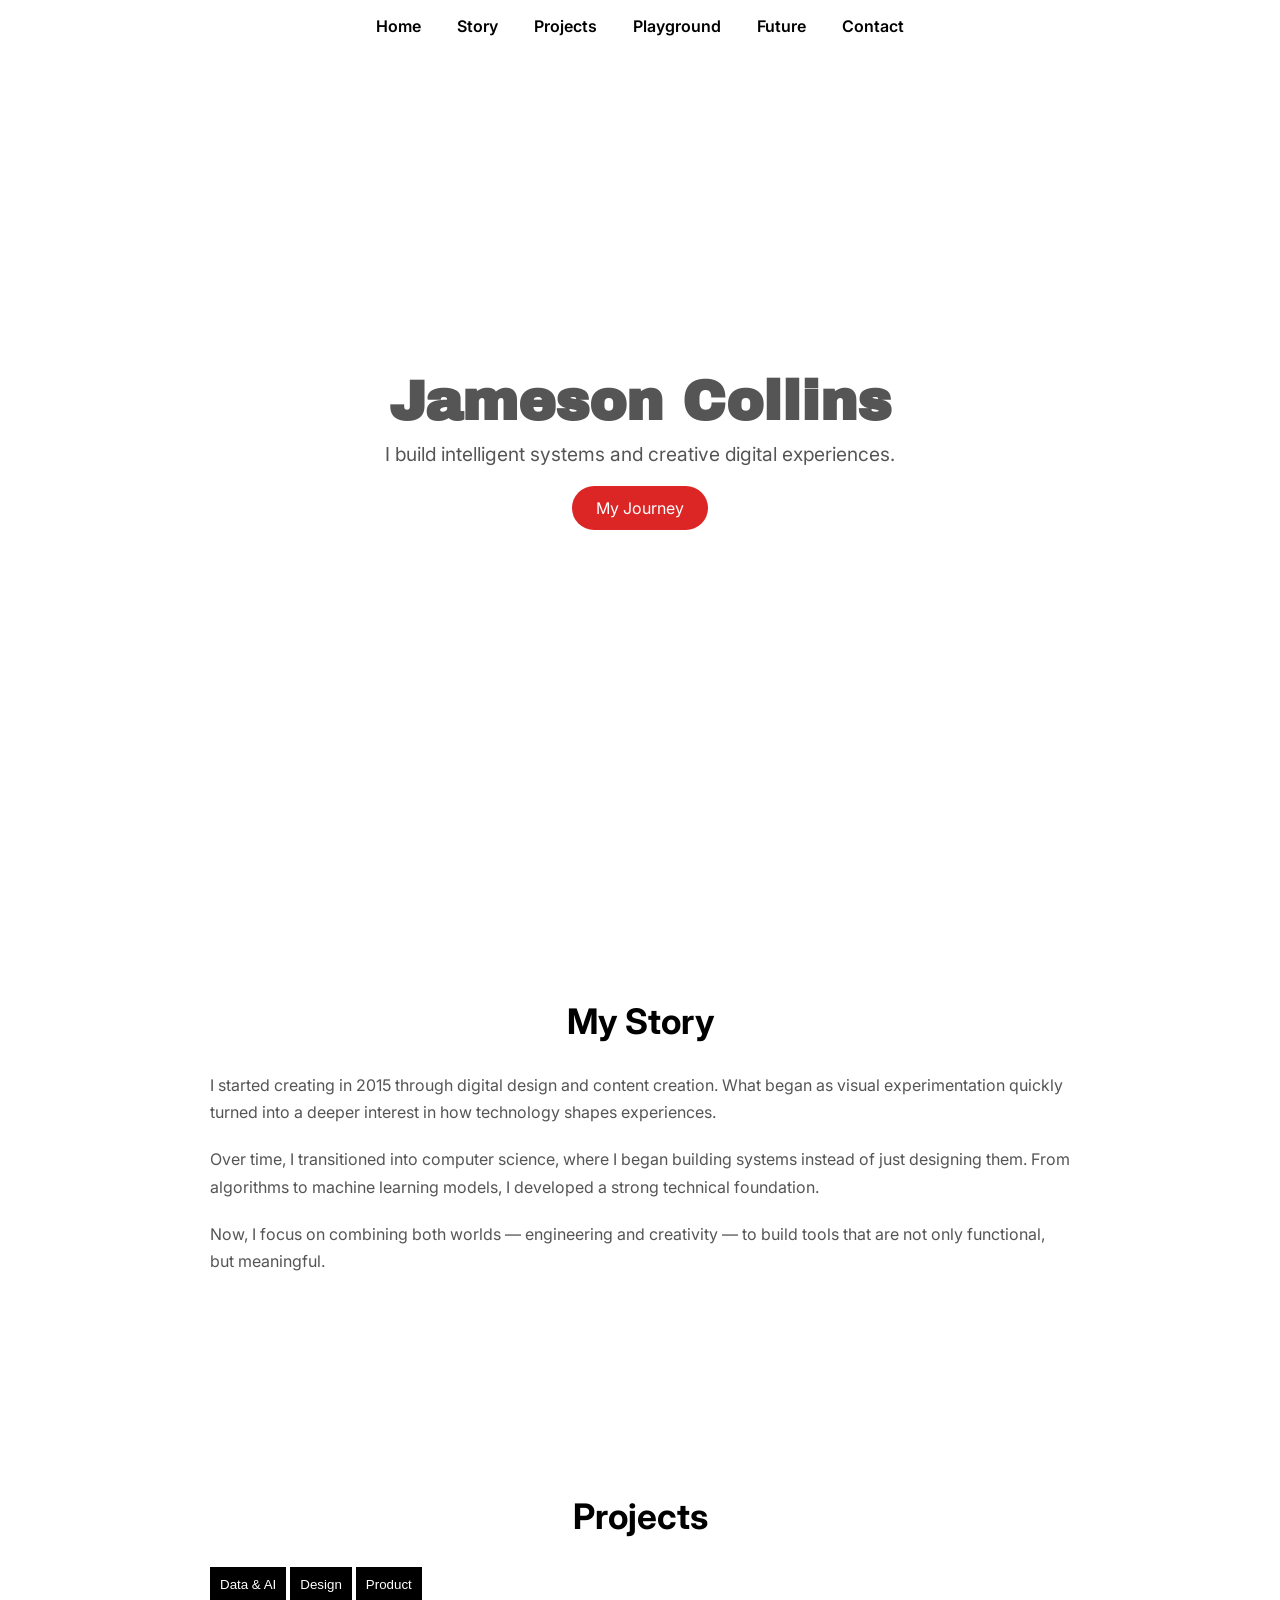
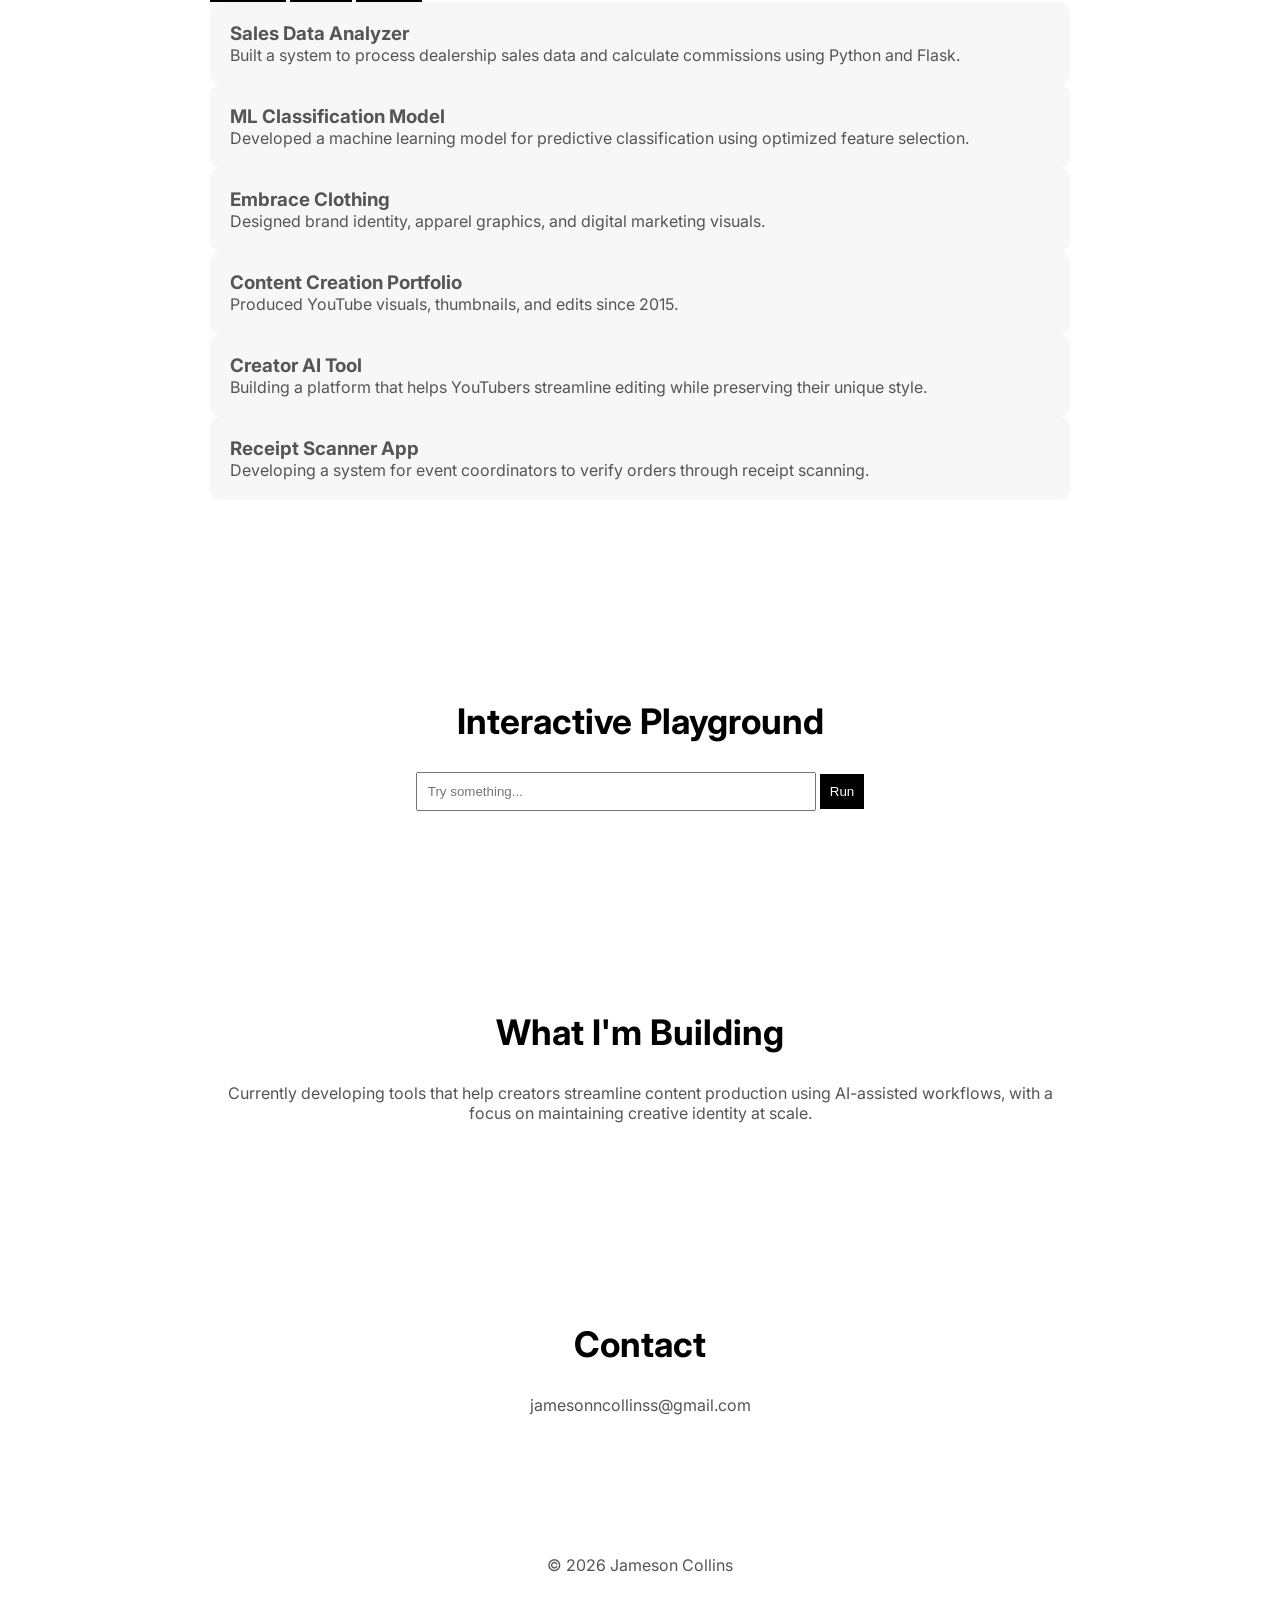
==== commit d29268c6: "Projects Update" ====
--- a/index.html
+++ b/index.html
@@ -181,25 +181,48 @@
 </section>
 
 <section id="projects" class="reveal">
-<h2>Selected Work</h2>
-
-<div class="projects">
-
-<div class="card">
-<h3>AI Chat Application</h3>
-<p>Developed a real-time chat system with sentiment analysis and NLP integration.</p>
-</div>
-
-<div class="card">
-<h3>Finance Tracking System</h3>
-<p>Built a full-stack application for tracking and visualizing financial data.</p>
-</div>
-
-<div class="card">
-<h3>Machine Learning Model</h3>
-<p>Trained a neural network for classification tasks with optimized performance.</p>
-</div>
-
+<h2>Projects</h2>
+
+<div class="tabs">
+<button class="tab active" onclick="showTab('data')">Data & AI</button>
+<button class="tab" onclick="showTab('design')">Design</button>
+<button class="tab" onclick="showTab('product')">Product</button>
+</div>
+
+<div id="data" class="tab-content active">
+<div class="card">
+<h3>Sales Data Analyzer</h3>
+<p>Built a system to process dealership sales data and calculate commissions using Python and Flask.</p>
+</div>
+
+<div class="card">
+<h3>ML Classification Model</h3>
+<p>Developed a machine learning model for predictive classification using optimized feature selection.</p>
+</div>
+</div>
+
+<div id="design" class="tab-content">
+<div class="card">
+<h3>Embrace Clothing</h3>
+<p>Designed brand identity, apparel graphics, and digital marketing visuals.</p>
+</div>
+
+<div class="card">
+<h3>Content Creation Portfolio</h3>
+<p>Produced YouTube visuals, thumbnails, and edits since 2015.</p>
+</div>
+</div>
+
+<div id="product" class="tab-content">
+<div class="card">
+<h3>Creator AI Tool</h3>
+<p>Building a platform that helps YouTubers streamline editing while preserving their unique style.</p>
+</div>
+
+<div class="card">
+<h3>Receipt Scanner App</h3>
+<p>Developing a system for event coordinators to verify orders through receipt scanning.</p>
+</div>
 </div>
 
 </section>
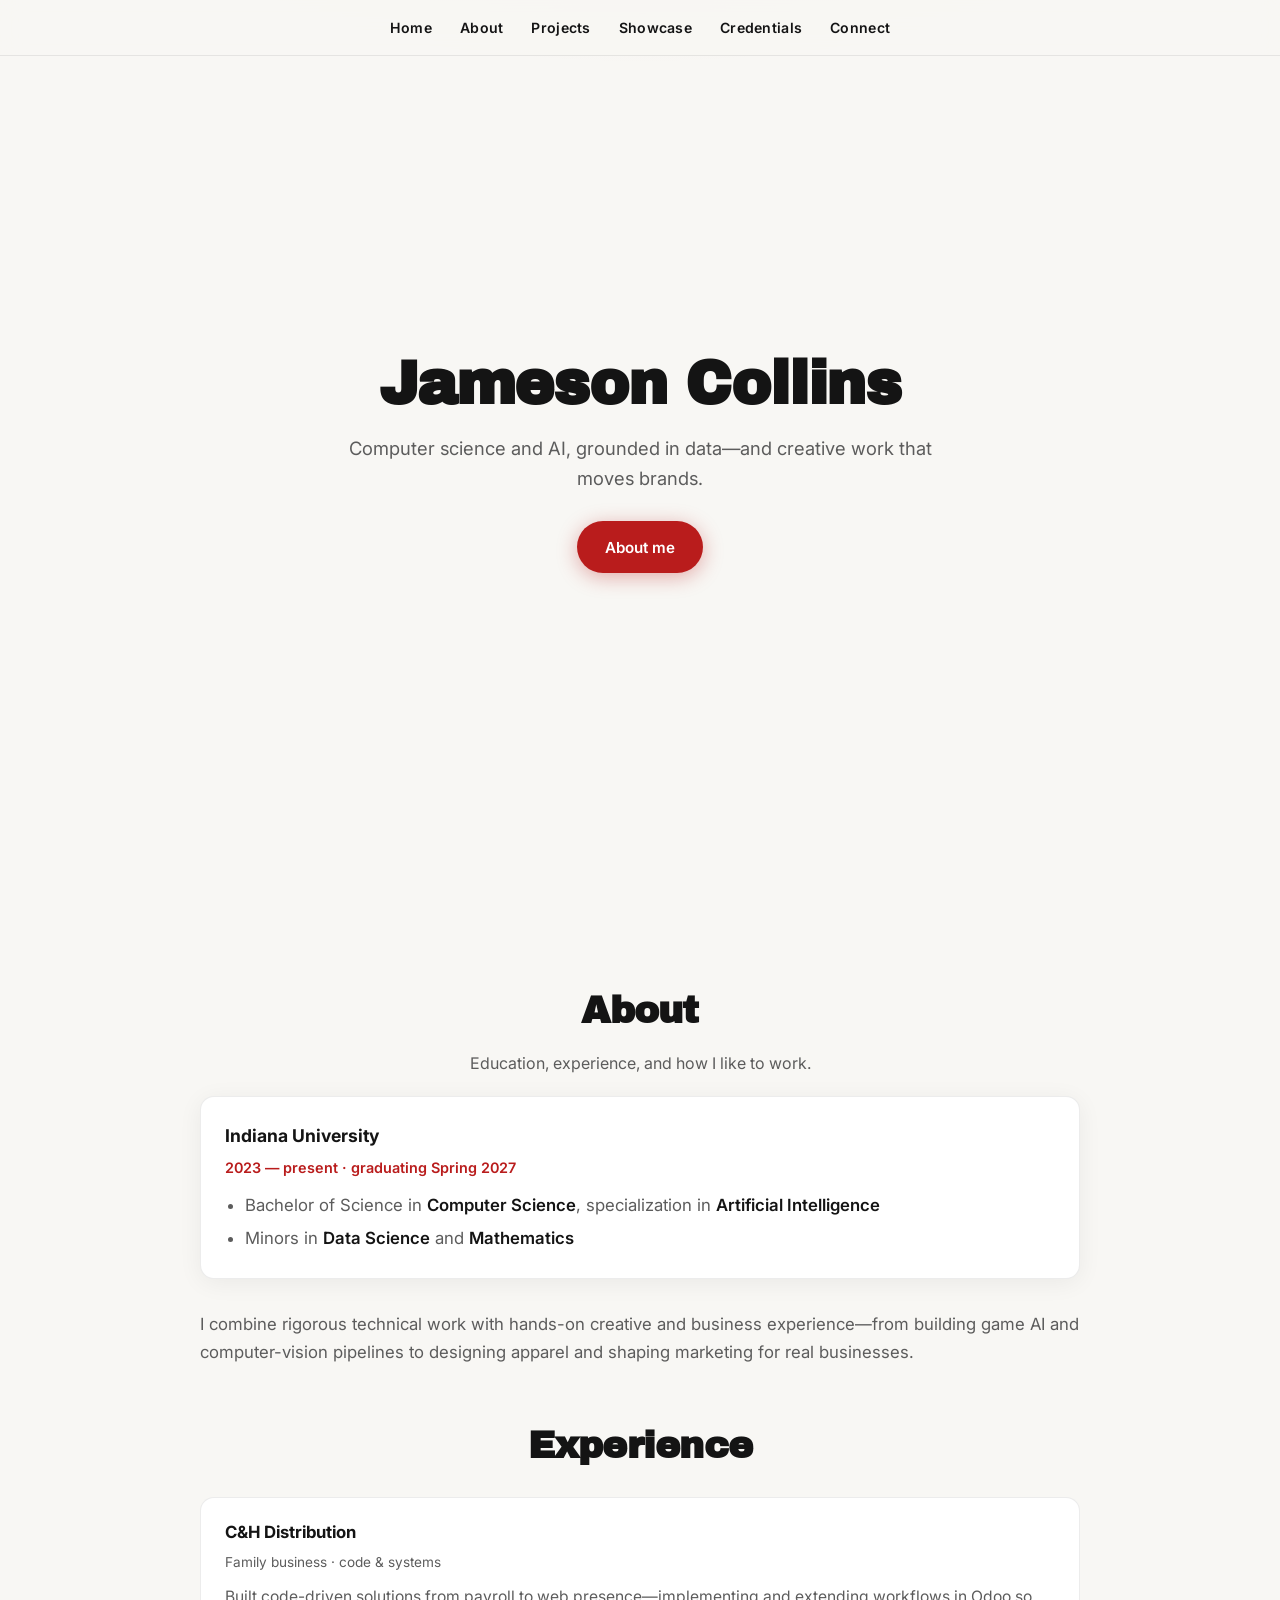
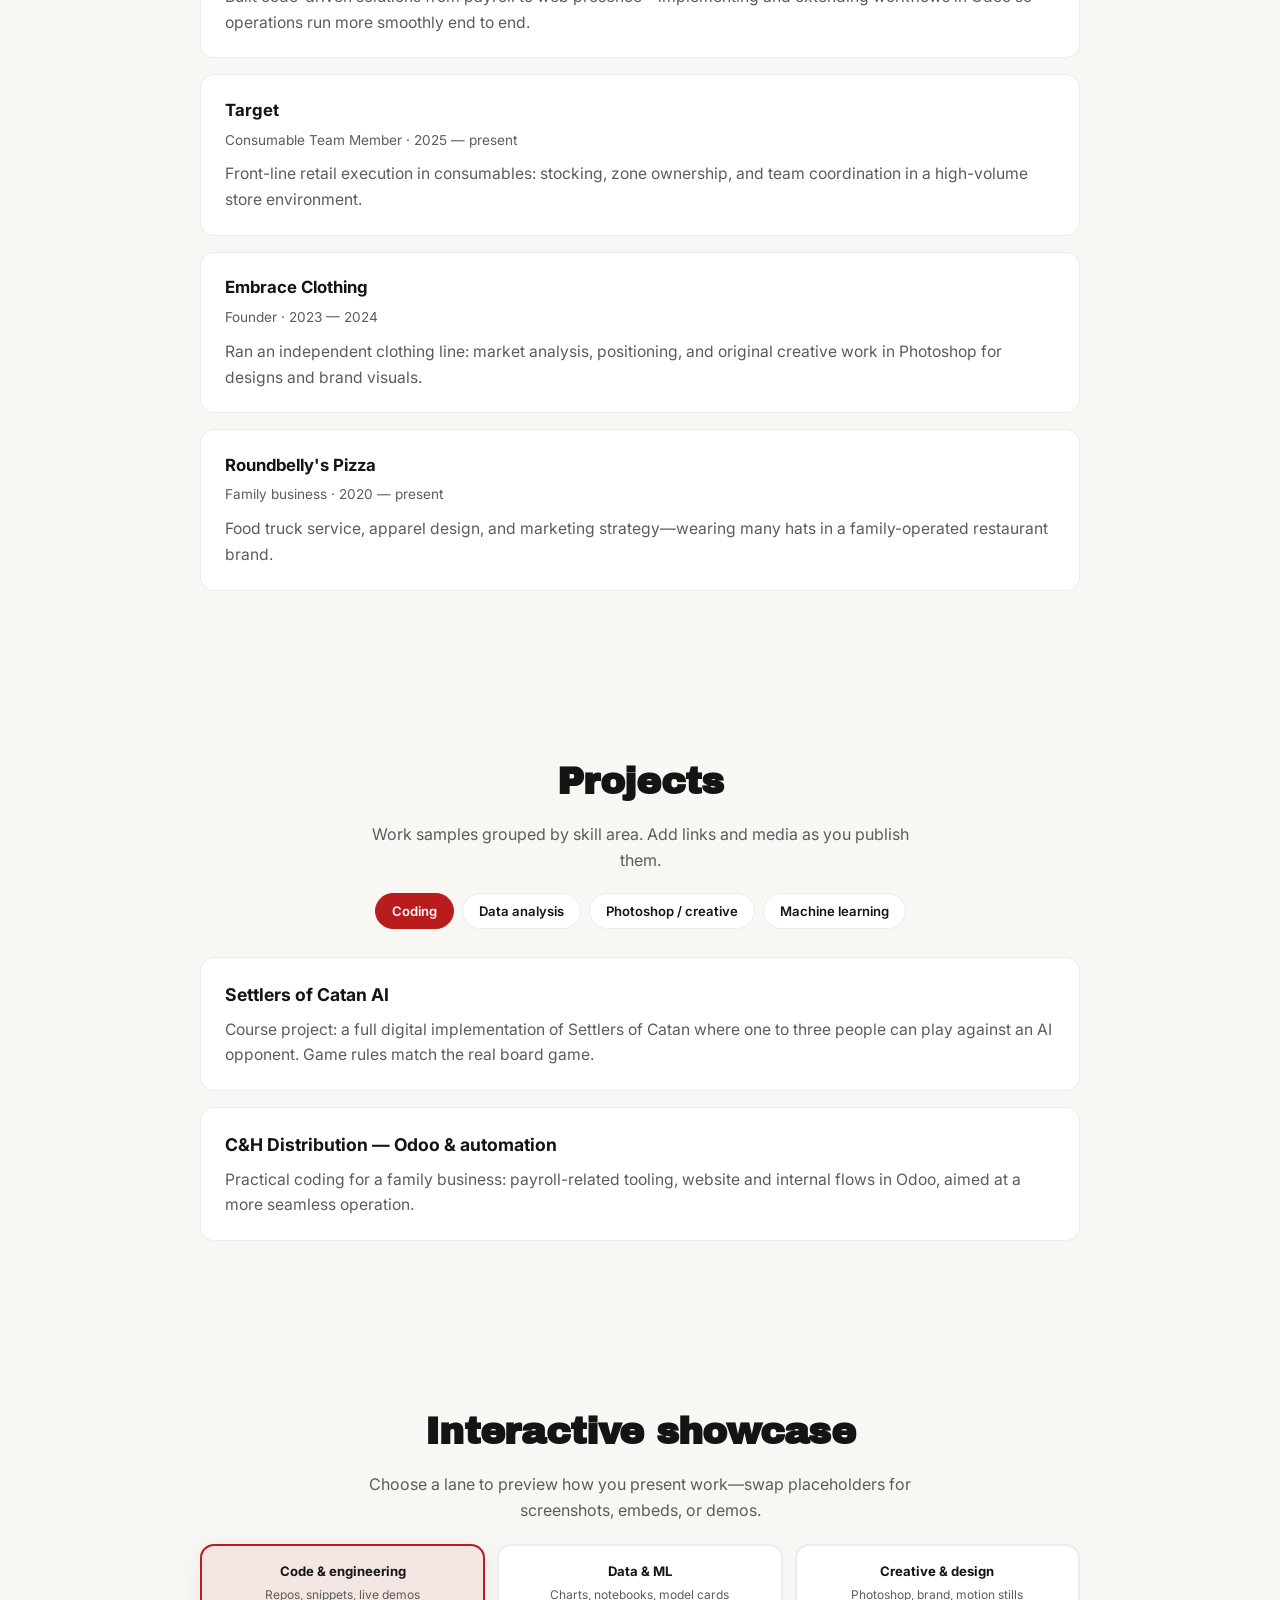
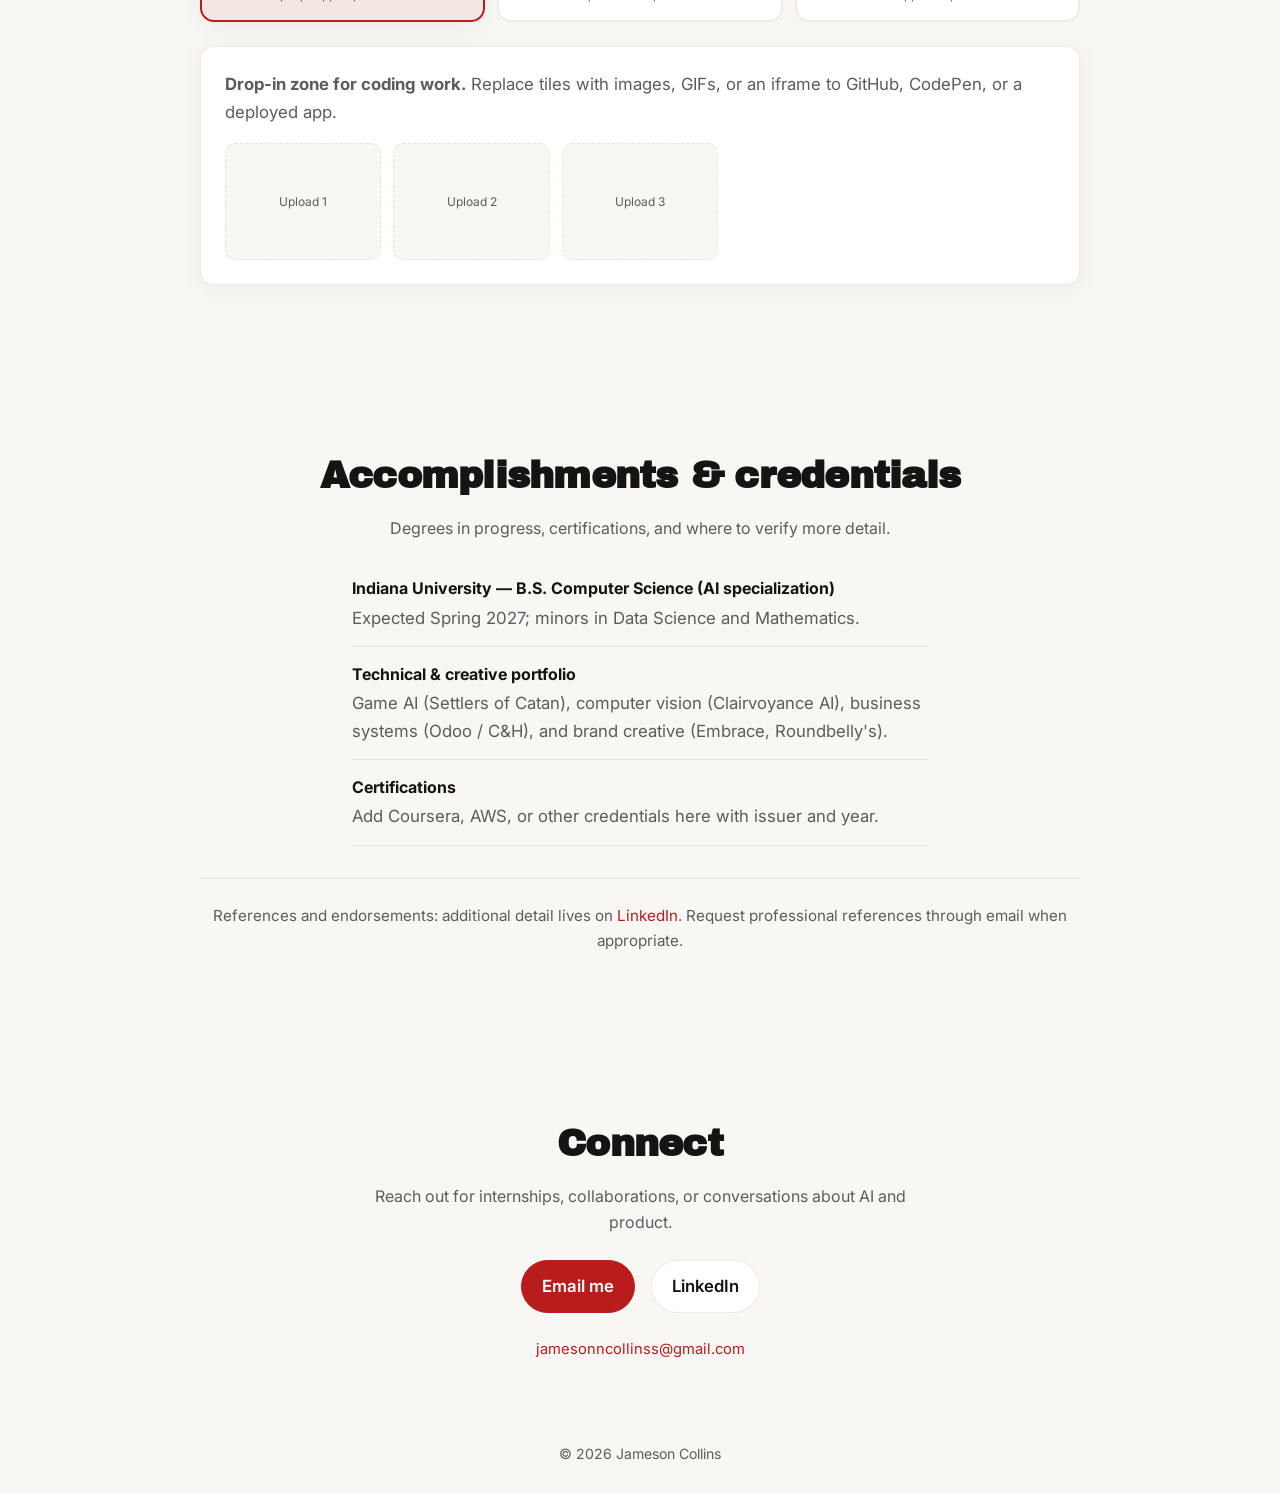
==== commit 92e487db: "Initial portfolio site" ====
--- a/index.html
+++ b/index.html
@@ -1,283 +1,22 @@
 <!DOCTYPE html>
 <html lang="en">
 <head>
-<meta charset="UTF-8">
-<meta name="viewport" content="width=device-width, initial-scale=1.0">
-
-<title>Jameson Collins | Portfolio</title>
-
-<link href="https://fonts.googleapis.com/css2?family=Archivo+Black&family=Inter:wght@300;400;600;700&display=swap" rel="stylesheet">
-
-<style>
-:root {
-    --bg: #ffffff;
-    --text: #111;
-    --gray: #555;
-    --accent: #dc2626;
-}
-
-* {
-    margin: 0;
-    padding: 0;
-    box-sizing: border-box;
-}
-
-body {
-    font-family: 'Inter', sans-serif;
-    background: var(--bg);
-    color: var(--gray);
-}
-
-/* NAV */
-nav {
-    position: fixed;
-    width: 100%;
-    top: 0;
-    background: white;
-    padding: 1rem;
-    text-align: center;
-    z-index: 1000;
-}
-
-nav a {
-    margin: 0 1rem;
-    text-decoration: none;
-    color: black;
-    font-weight: 600;
-}
-
-/* HERO */
-header {
-    height: 100vh;
-    display: flex;
-    justify-content: center;
-    align-items: center;
-    text-align: center;
-}
-
-h1 {
-    font-size: 3.5rem;
-    font-family: 'Archivo Black';
-}
-
-.subtitle {
-    font-size: 1.2rem;
-    margin-top: 10px;
-}
-
-.btn {
-    background: var(--accent);
-    color: white;
-    padding: 12px 24px;
-    border-radius: 30px;
-    display: inline-block;
-    margin-top: 20px;
-    text-decoration: none;
-}
-
-/* SECTIONS */
-section {
-    padding: 100px 20px;
-    max-width: 900px;
-    margin: auto;
-}
-
-h2 {
-    text-align: center;
-    font-size: 2.2rem;
-    margin-bottom: 30px;
-    color: black;
-}
-
-/* STORY */
-.story p {
-    margin-bottom: 20px;
-    line-height: 1.7;
-}
-
-/* PROJECTS */
-.projects {
-    display: grid;
-    gap: 20px;
-}
-
-.card {
-    background: #f7f7f7;
-    padding: 20px;
-    border-radius: 10px;
-    transition: 0.3s;
-}
-
-.card:hover {
-    transform: translateY(-5px);
-}
-
-/* PLAYGROUND */
-input {
-    padding: 10px;
-    width: 70%;
-    max-width: 400px;
-}
-
-button {
-    padding: 10px;
-    background: black;
-    color: white;
-    border: none;
-}
-
-/* REVEAL */
-.reveal {
-    opacity: 0;
-    transform: translateY(30px);
-    transition: 0.7s;
-}
-.reveal.active {
-    opacity: 1;
-    transform: translateY(0);
-}
-
-footer {
-    text-align: center;
-    padding: 40px;
-}
-</style>
+    <meta charset="UTF-8">
+    <meta name="viewport" content="width=device-width, initial-scale=1.0">
+    <meta name="description" content="Jameson Collins — computer science & AI, data science, and creative work. Portfolio, projects, and contact.">
+    <title>Jameson Collins | Portfolio</title>
+    <link href="https://fonts.googleapis.com/css2?family=Archivo+Black&family=Inter:wght@300;400;600;700&display=swap" rel="stylesheet">
+    <link rel="stylesheet" href="css/main.css">
 </head>
-
 <body>
-
-<nav>
-<a href="#home">Home</a>
-<a href="#story">Story</a>
-<a href="#projects">Projects</a>
-<a href="#playground">Playground</a>
-<a href="#future">Future</a>
-<a href="#contact">Contact</a>
-</nav>
-
-<header id="home">
-<div>
-<h1>Jameson Collins</h1>
-<p class="subtitle">I build intelligent systems and creative digital experiences.</p>
-<a href="#story" class="btn">My Journey</a>
-</div>
-</header>
-
-<section id="story" class="story reveal">
-<h2>My Story</h2>
-
-<p>
-I started creating in 2015 through digital design and content creation. What began as visual experimentation quickly turned into a deeper interest in how technology shapes experiences.
-</p>
-
-<p>
-Over time, I transitioned into computer science, where I began building systems instead of just designing them. From algorithms to machine learning models, I developed a strong technical foundation.
-</p>
-
-<p>
-Now, I focus on combining both worlds — engineering and creativity — to build tools that are not only functional, but meaningful.
-</p>
-
-</section>
-
-<section id="projects" class="reveal">
-<h2>Projects</h2>
-
-<div class="tabs">
-<button class="tab active" onclick="showTab('data')">Data & AI</button>
-<button class="tab" onclick="showTab('design')">Design</button>
-<button class="tab" onclick="showTab('product')">Product</button>
-</div>
-
-<div id="data" class="tab-content active">
-<div class="card">
-<h3>Sales Data Analyzer</h3>
-<p>Built a system to process dealership sales data and calculate commissions using Python and Flask.</p>
-</div>
-
-<div class="card">
-<h3>ML Classification Model</h3>
-<p>Developed a machine learning model for predictive classification using optimized feature selection.</p>
-</div>
-</div>
-
-<div id="design" class="tab-content">
-<div class="card">
-<h3>Embrace Clothing</h3>
-<p>Designed brand identity, apparel graphics, and digital marketing visuals.</p>
-</div>
-
-<div class="card">
-<h3>Content Creation Portfolio</h3>
-<p>Produced YouTube visuals, thumbnails, and edits since 2015.</p>
-</div>
-</div>
-
-<div id="product" class="tab-content">
-<div class="card">
-<h3>Creator AI Tool</h3>
-<p>Building a platform that helps YouTubers streamline editing while preserving their unique style.</p>
-</div>
-
-<div class="card">
-<h3>Receipt Scanner App</h3>
-<p>Developing a system for event coordinators to verify orders through receipt scanning.</p>
-</div>
-</div>
-
-</section>
-
-<section id="playground" class="reveal">
-<h2>Interactive Playground</h2>
-
-<div style="text-align:center;">
-<input id="input" placeholder="Try something...">
-<button onclick="runAI()">Run</button>
-<p id="output"></p>
-</div>
-
-</section>
-
-<section id="future" class="reveal">
-<h2>What I'm Building</h2>
-
-<p style="text-align:center;">
-Currently developing tools that help creators streamline content production using AI-assisted workflows, with a focus on maintaining creative identity at scale.
-</p>
-
-</section>
-
-<section id="contact" class="reveal">
-<h2>Contact</h2>
-
-<p style="text-align:center;">
-jamesonncollinss@gmail.com
-</p>
-
-</section>
-
-<footer>
-<p>© 2026 Jameson Collins</p>
-</footer>
-
-<script>
-// SCROLL ANIMATION
-const reveals = document.querySelectorAll('.reveal');
-window.addEventListener('scroll', () => {
-    reveals.forEach(el => {
-        if (el.getBoundingClientRect().top < window.innerHeight - 80) {
-            el.classList.add('active');
-        }
-    });
-});
-
-// SIMPLE AI DEMO
-function runAI() {
-    let text = document.getElementById('input').value;
-    document.getElementById('output').innerText =
-        "Processed: " + text.toUpperCase();
-}
-</script>
-
+    <div id="include-nav"></div>
+    <div id="include-hero"></div>
+    <div id="include-about"></div>
+    <div id="include-projects"></div>
+    <div id="include-showcase"></div>
+    <div id="include-credentials"></div>
+    <div id="include-contact"></div>
+    <div id="include-footer"></div>
+    <script src="js/main.js" defer></script>
 </body>
-</html>+</html>
--- a/css/main.css
+++ b/css/main.css
@@ -0,0 +1,513 @@
+:root {
+    --bg: #f8f7f4;
+    --bg-elevated: #ffffff;
+    --text: #141414;
+    --text-muted: #5c5c5c;
+    --accent: #b91c1c;
+    --accent-soft: rgba(185, 28, 28, 0.08);
+    --border: rgba(20, 20, 20, 0.08);
+    --shadow: 0 4px 24px rgba(0, 0, 0, 0.06);
+    --shadow-hover: 0 12px 40px rgba(0, 0, 0, 0.1);
+    --radius: 14px;
+    --font-display: "Archivo Black", system-ui, sans-serif;
+    --font-body: "Inter", system-ui, sans-serif;
+    --max: 920px;
+    --nav-h: 3.5rem;
+}
+
+* {
+    margin: 0;
+    padding: 0;
+    box-sizing: border-box;
+}
+
+html {
+    scroll-behavior: smooth;
+}
+
+body {
+    font-family: var(--font-body);
+    background: var(--bg);
+    color: var(--text-muted);
+    line-height: 1.65;
+    font-size: 1.05rem;
+}
+
+a {
+    color: var(--accent);
+    text-decoration: none;
+}
+
+a:hover {
+    text-decoration: underline;
+}
+
+/* NAV */
+nav.site-nav {
+    position: fixed;
+    width: 100%;
+    top: 0;
+    left: 0;
+    height: var(--nav-h);
+    display: flex;
+    align-items: center;
+    justify-content: center;
+    flex-wrap: wrap;
+    gap: 0.25rem 0.75rem;
+    padding: 0 1rem;
+    background: rgba(248, 247, 244, 0.92);
+    backdrop-filter: blur(12px);
+    border-bottom: 1px solid var(--border);
+    z-index: 1000;
+}
+
+nav.site-nav a {
+    margin: 0 0.5rem;
+    text-decoration: none;
+    color: var(--text);
+    font-weight: 600;
+    font-size: 0.88rem;
+    letter-spacing: 0.02em;
+}
+
+nav.site-nav a:hover {
+    color: var(--accent);
+    text-decoration: none;
+}
+
+/* HERO */
+header.hero {
+    min-height: 100vh;
+    display: flex;
+    justify-content: center;
+    align-items: center;
+    text-align: center;
+    padding: calc(var(--nav-h) + 2rem) 1.5rem 4rem;
+    position: relative;
+    overflow: hidden;
+}
+
+header.hero::before {
+    content: "";
+    position: absolute;
+    inset: 0;
+    background: radial-gradient(ellipse 80% 50% at 50% -20%, var(--accent-soft), transparent 55%);
+    pointer-events: none;
+}
+
+.hero-inner {
+    position: relative;
+    max-width: 40rem;
+}
+
+h1 {
+    font-size: clamp(2.25rem, 6vw, 3.75rem);
+    font-family: var(--font-display);
+    color: var(--text);
+    letter-spacing: -0.02em;
+    line-height: 1.1;
+}
+
+.subtitle {
+    font-size: 1.15rem;
+    margin-top: 1rem;
+    color: var(--text-muted);
+    font-weight: 400;
+}
+
+.btn {
+    display: inline-block;
+    margin-top: 1.75rem;
+    padding: 0.85rem 1.75rem;
+    background: var(--accent);
+    color: #fff !important;
+    text-decoration: none !important;
+    font-weight: 600;
+    font-size: 0.95rem;
+    border-radius: 999px;
+    transition: transform 0.2s, box-shadow 0.2s;
+    box-shadow: 0 4px 20px rgba(185, 28, 28, 0.35);
+}
+
+.btn:hover {
+    transform: translateY(-2px);
+    box-shadow: 0 8px 28px rgba(185, 28, 28, 0.4);
+    text-decoration: none !important;
+}
+
+/* SECTIONS */
+section.block {
+    padding: 5rem 1.25rem;
+    max-width: var(--max);
+    margin: 0 auto;
+}
+
+section.block + section.block {
+    padding-top: 0;
+}
+
+h2.section-title {
+    text-align: center;
+    font-size: clamp(1.75rem, 4vw, 2.35rem);
+    font-family: var(--font-display);
+    color: var(--text);
+    margin-bottom: 0.5rem;
+    letter-spacing: -0.02em;
+}
+
+h2.section-title--spaced {
+    margin-top: 3rem;
+    margin-bottom: 1.25rem;
+}
+
+.lede {
+    text-align: center;
+    max-width: 36rem;
+    margin: 0 auto 2.5rem;
+    font-size: 1rem;
+    color: var(--text-muted);
+}
+
+.story p,
+.block p {
+    margin-bottom: 1.25rem;
+}
+
+.story p:last-child,
+.block p:last-child {
+    margin-bottom: 0;
+}
+
+/* TIMELINE / EDU */
+.edu-banner {
+    background: var(--bg-elevated);
+    border: 1px solid var(--border);
+    border-radius: var(--radius);
+    padding: 1.5rem 1.5rem 1.25rem;
+    margin-bottom: 2rem;
+    box-shadow: var(--shadow);
+}
+
+.edu-banner h3 {
+    font-size: 1.1rem;
+    color: var(--text);
+    margin-bottom: 0.35rem;
+}
+
+.edu-banner .meta {
+    font-size: 0.9rem;
+    color: var(--accent);
+    font-weight: 600;
+    margin-bottom: 0.75rem;
+}
+
+.edu-banner ul {
+    margin-left: 1.25rem;
+    color: var(--text-muted);
+}
+
+.edu-banner li {
+    margin-bottom: 0.35rem;
+}
+
+.edu-banner .emph {
+    color: var(--text);
+    font-weight: 600;
+}
+
+/* EXPERIENCE GRID */
+.exp-grid {
+    display: grid;
+    gap: 1rem;
+}
+
+.exp-card {
+    background: var(--bg-elevated);
+    border: 1px solid var(--border);
+    border-radius: var(--radius);
+    padding: 1.35rem 1.5rem;
+    transition: box-shadow 0.25s, transform 0.25s;
+}
+
+.exp-card:hover {
+    box-shadow: var(--shadow-hover);
+    transform: translateY(-3px);
+}
+
+.exp-card h3 {
+    font-size: 1.05rem;
+    color: var(--text);
+    margin-bottom: 0.25rem;
+}
+
+.exp-card .role-meta {
+    font-size: 0.85rem;
+    color: var(--text-muted);
+    margin-bottom: 0.65rem;
+}
+
+.exp-card p {
+    font-size: 0.98rem;
+    margin-bottom: 0;
+}
+
+/* PROJECT TABS */
+.tabs {
+    display: flex;
+    flex-wrap: wrap;
+    justify-content: center;
+    gap: 0.5rem;
+    margin-bottom: 1.75rem;
+}
+
+.tab {
+    padding: 0.55rem 1rem;
+    border-radius: 999px;
+    border: 1px solid var(--border);
+    background: var(--bg-elevated);
+    color: var(--text);
+    font-family: var(--font-body);
+    font-size: 0.82rem;
+    font-weight: 600;
+    cursor: pointer;
+    transition: background 0.2s, border-color 0.2s, color 0.2s;
+}
+
+.tab:hover {
+    border-color: var(--accent);
+    color: var(--accent);
+}
+
+.tab.active {
+    background: var(--accent);
+    color: #fff;
+    border-color: var(--accent);
+}
+
+.tab-content {
+    display: none;
+}
+
+.tab-content.active {
+    display: block;
+}
+
+.projects {
+    display: grid;
+    gap: 1rem;
+}
+
+.card {
+    background: var(--bg-elevated);
+    border: 1px solid var(--border);
+    border-radius: var(--radius);
+    padding: 1.35rem 1.5rem;
+    transition: transform 0.25s, box-shadow 0.25s;
+}
+
+.card:hover {
+    transform: translateY(-4px);
+    box-shadow: var(--shadow-hover);
+}
+
+.card h3 {
+    font-size: 1.1rem;
+    color: var(--text);
+    margin-bottom: 0.5rem;
+}
+
+.card p {
+    margin: 0;
+    font-size: 0.98rem;
+}
+
+/* SHOWCASE — three choices */
+.showcase-pick {
+    display: grid;
+    grid-template-columns: repeat(3, 1fr);
+    gap: 0.75rem;
+    margin-bottom: 1.5rem;
+}
+
+@media (max-width: 720px) {
+    .showcase-pick {
+        grid-template-columns: 1fr;
+    }
+}
+
+.showcase-pick button {
+    width: 100%;
+    padding: 1.1rem 1rem;
+    border-radius: var(--radius);
+    border: 2px solid var(--border);
+    background: var(--bg-elevated);
+    color: var(--text);
+    font-family: var(--font-body);
+    font-size: 0.82rem;
+    font-weight: 700;
+    cursor: pointer;
+    text-align: center;
+    line-height: 1.35;
+    transition: border-color 0.2s, background 0.2s, box-shadow 0.2s;
+}
+
+.showcase-pick button:hover {
+    border-color: var(--accent);
+}
+
+.showcase-pick button[aria-selected="true"] {
+    border-color: var(--accent);
+    background: var(--accent-soft);
+    box-shadow: var(--shadow);
+}
+
+.showcase-pick button .sub {
+    display: block;
+    font-weight: 400;
+    font-size: 0.75rem;
+    color: var(--text-muted);
+    margin-top: 0.35rem;
+}
+
+.showcase-panel {
+    display: none;
+    background: var(--bg-elevated);
+    border: 1px solid var(--border);
+    border-radius: var(--radius);
+    padding: 1.5rem;
+    min-height: 12rem;
+    box-shadow: var(--shadow);
+}
+
+.showcase-panel.active {
+    display: block;
+}
+
+.showcase-panel p {
+    margin-bottom: 1rem;
+}
+
+.showcase-panel .placeholder-grid {
+    display: grid;
+    grid-template-columns: repeat(auto-fill, minmax(140px, 1fr));
+    gap: 0.75rem;
+    margin-top: 1rem;
+}
+
+.showcase-panel .placeholder-tile {
+    aspect-ratio: 4/3;
+    border-radius: 10px;
+    border: 1px dashed var(--border);
+    background: var(--bg);
+    display: flex;
+    align-items: center;
+    justify-content: center;
+    font-size: 0.75rem;
+    color: var(--text-muted);
+    text-align: center;
+    padding: 0.5rem;
+}
+
+/* CREDENTIALS */
+.cred-list {
+    list-style: none;
+    max-width: 36rem;
+    margin: 0 auto 2rem;
+}
+
+.cred-list li {
+    padding: 0.85rem 0;
+    border-bottom: 1px solid var(--border);
+    color: var(--text-muted);
+}
+
+.cred-list li strong {
+    color: var(--text);
+    display: block;
+    font-size: 1rem;
+    margin-bottom: 0.2rem;
+}
+
+.attest {
+    text-align: center;
+    font-size: 0.95rem;
+    border-top: 1px solid var(--border);
+    padding-top: 1.5rem;
+    margin-top: 0.5rem;
+}
+
+/* CONTACT */
+.contact-wrap {
+    text-align: center;
+    max-width: 28rem;
+    margin: 0 auto;
+}
+
+.contact-links {
+    display: flex;
+    flex-wrap: wrap;
+    justify-content: center;
+    gap: 1rem;
+    margin-top: 1.5rem;
+}
+
+.contact-links a {
+    display: inline-flex;
+    align-items: center;
+    gap: 0.5rem;
+    padding: 0.75rem 1.25rem;
+    background: var(--bg-elevated);
+    border: 1px solid var(--border);
+    border-radius: 999px;
+    font-weight: 600;
+    color: var(--text);
+    text-decoration: none;
+    transition: border-color 0.2s, box-shadow 0.2s;
+}
+
+.contact-links a:hover {
+    border-color: var(--accent);
+    box-shadow: var(--shadow);
+    text-decoration: none;
+}
+
+.contact-links a.primary {
+    background: var(--accent);
+    color: #fff;
+    border-color: var(--accent);
+}
+
+.contact-links a.primary:hover {
+    box-shadow: 0 8px 24px rgba(185, 28, 28, 0.35);
+}
+
+.contact-email-line {
+    margin-top: 1.5rem;
+    font-size: 0.92rem;
+}
+
+/* REVEAL */
+.reveal {
+    opacity: 0;
+    transform: translateY(28px);
+    transition: opacity 0.65s ease, transform 0.65s ease;
+}
+
+.reveal.active {
+    opacity: 1;
+    transform: translateY(0);
+}
+
+footer.site-footer {
+    text-align: center;
+    padding: 0 1.25rem 1.75rem;
+    font-size: 0.88rem;
+    color: var(--text-muted);
+}
+
+.load-error {
+    padding: 2rem;
+    text-align: center;
+    color: var(--accent);
+    font-weight: 600;
+}
